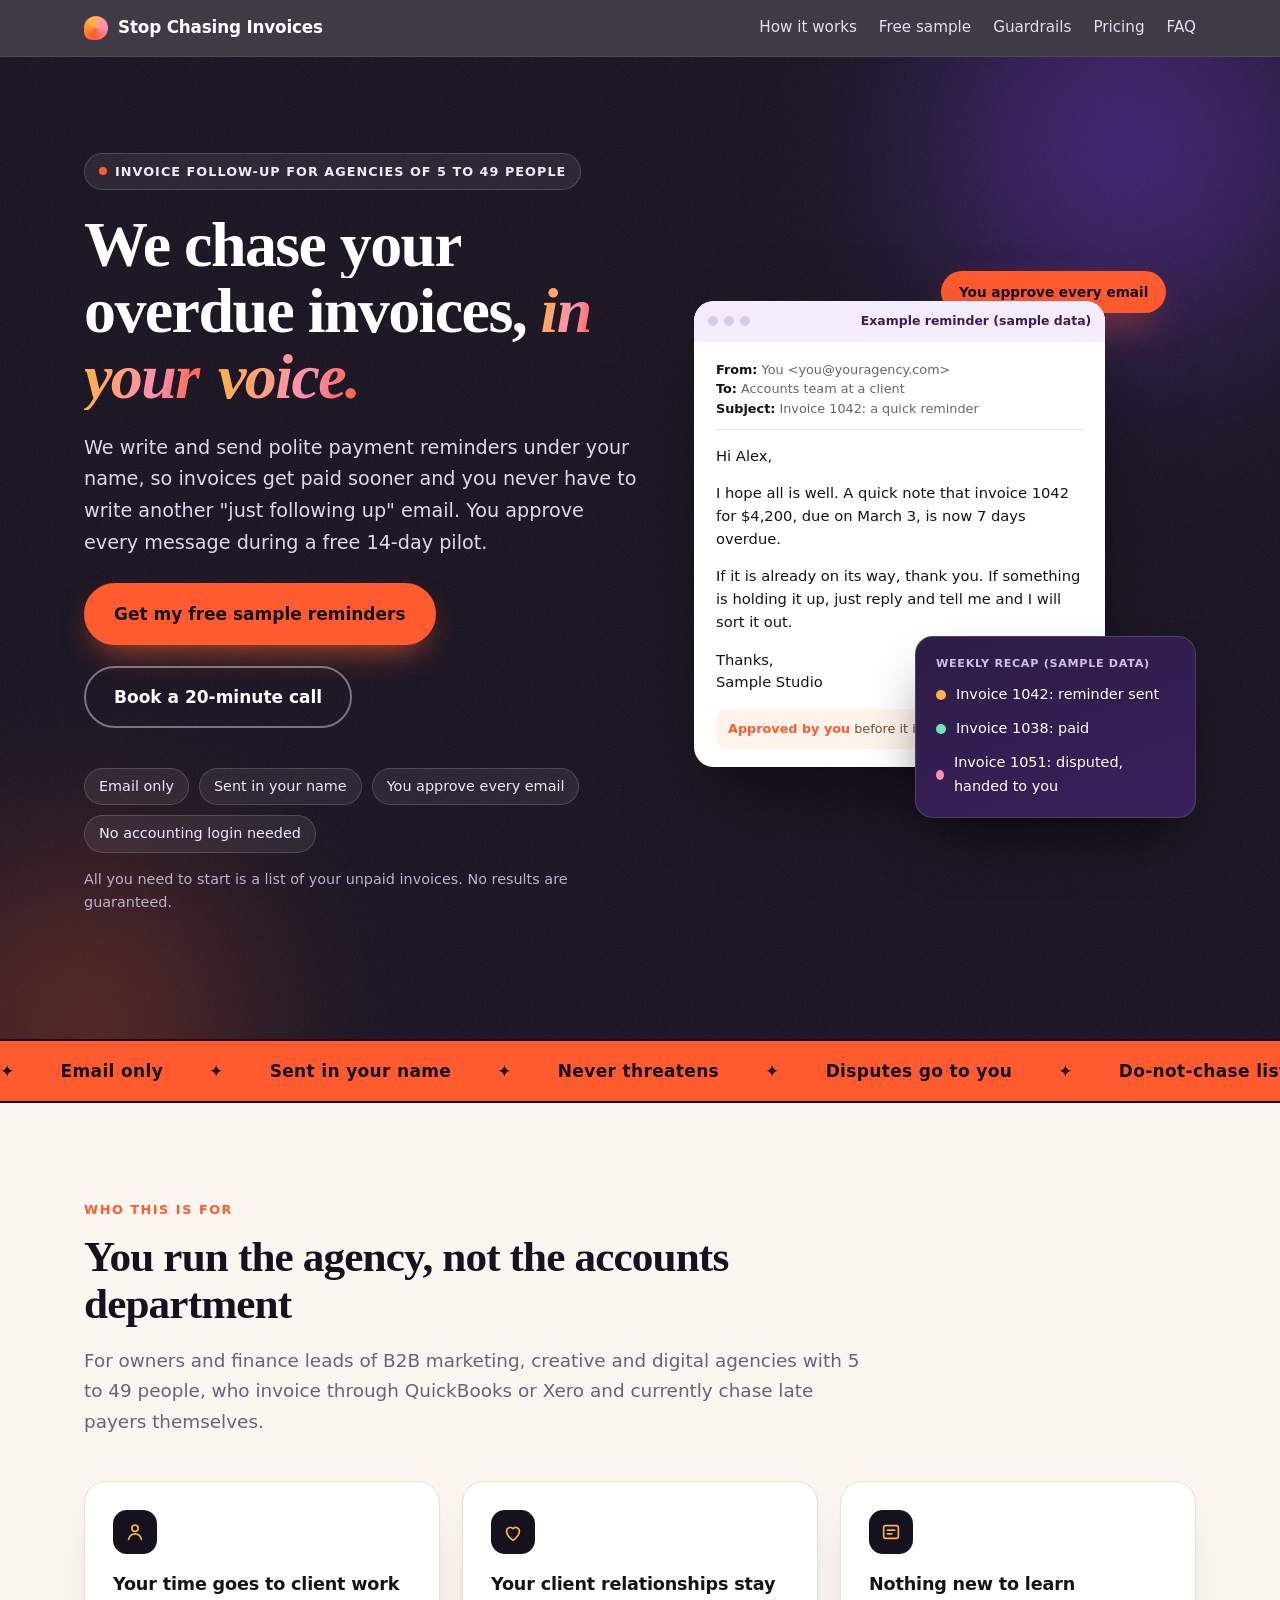
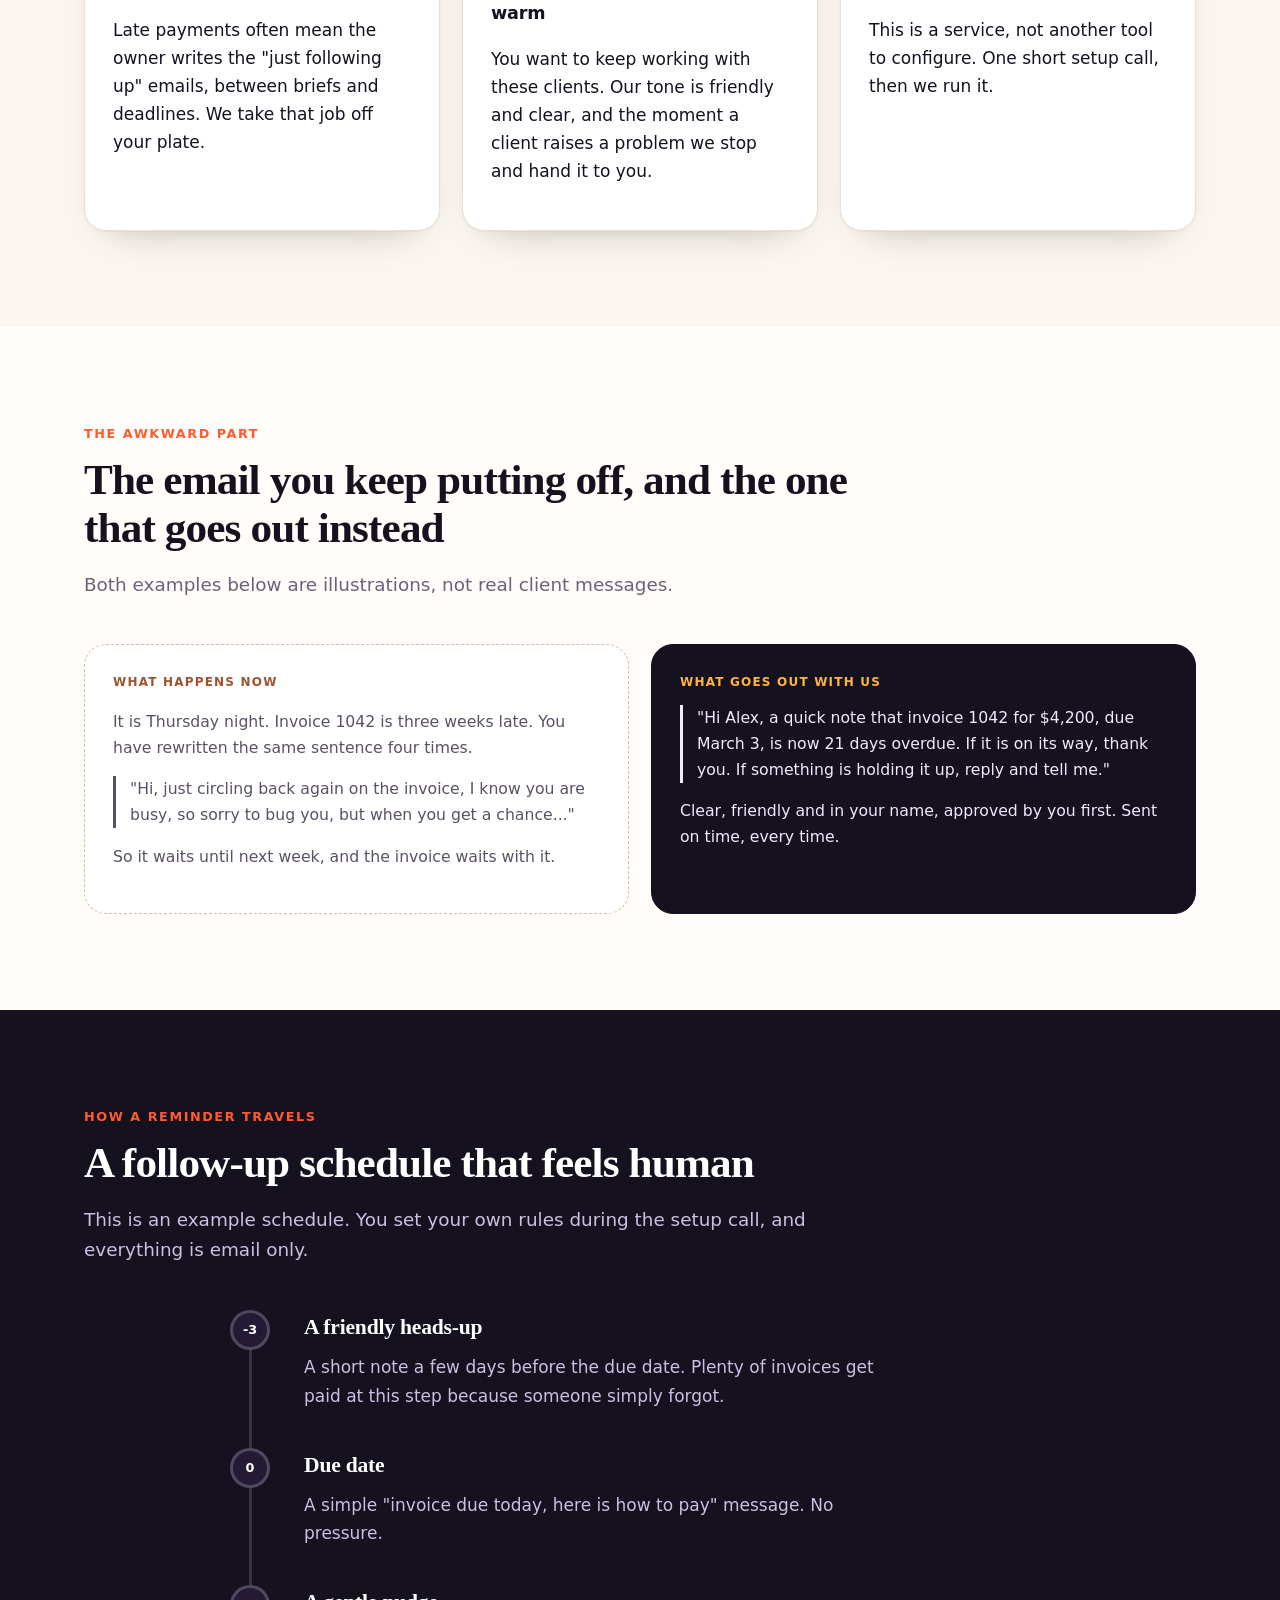
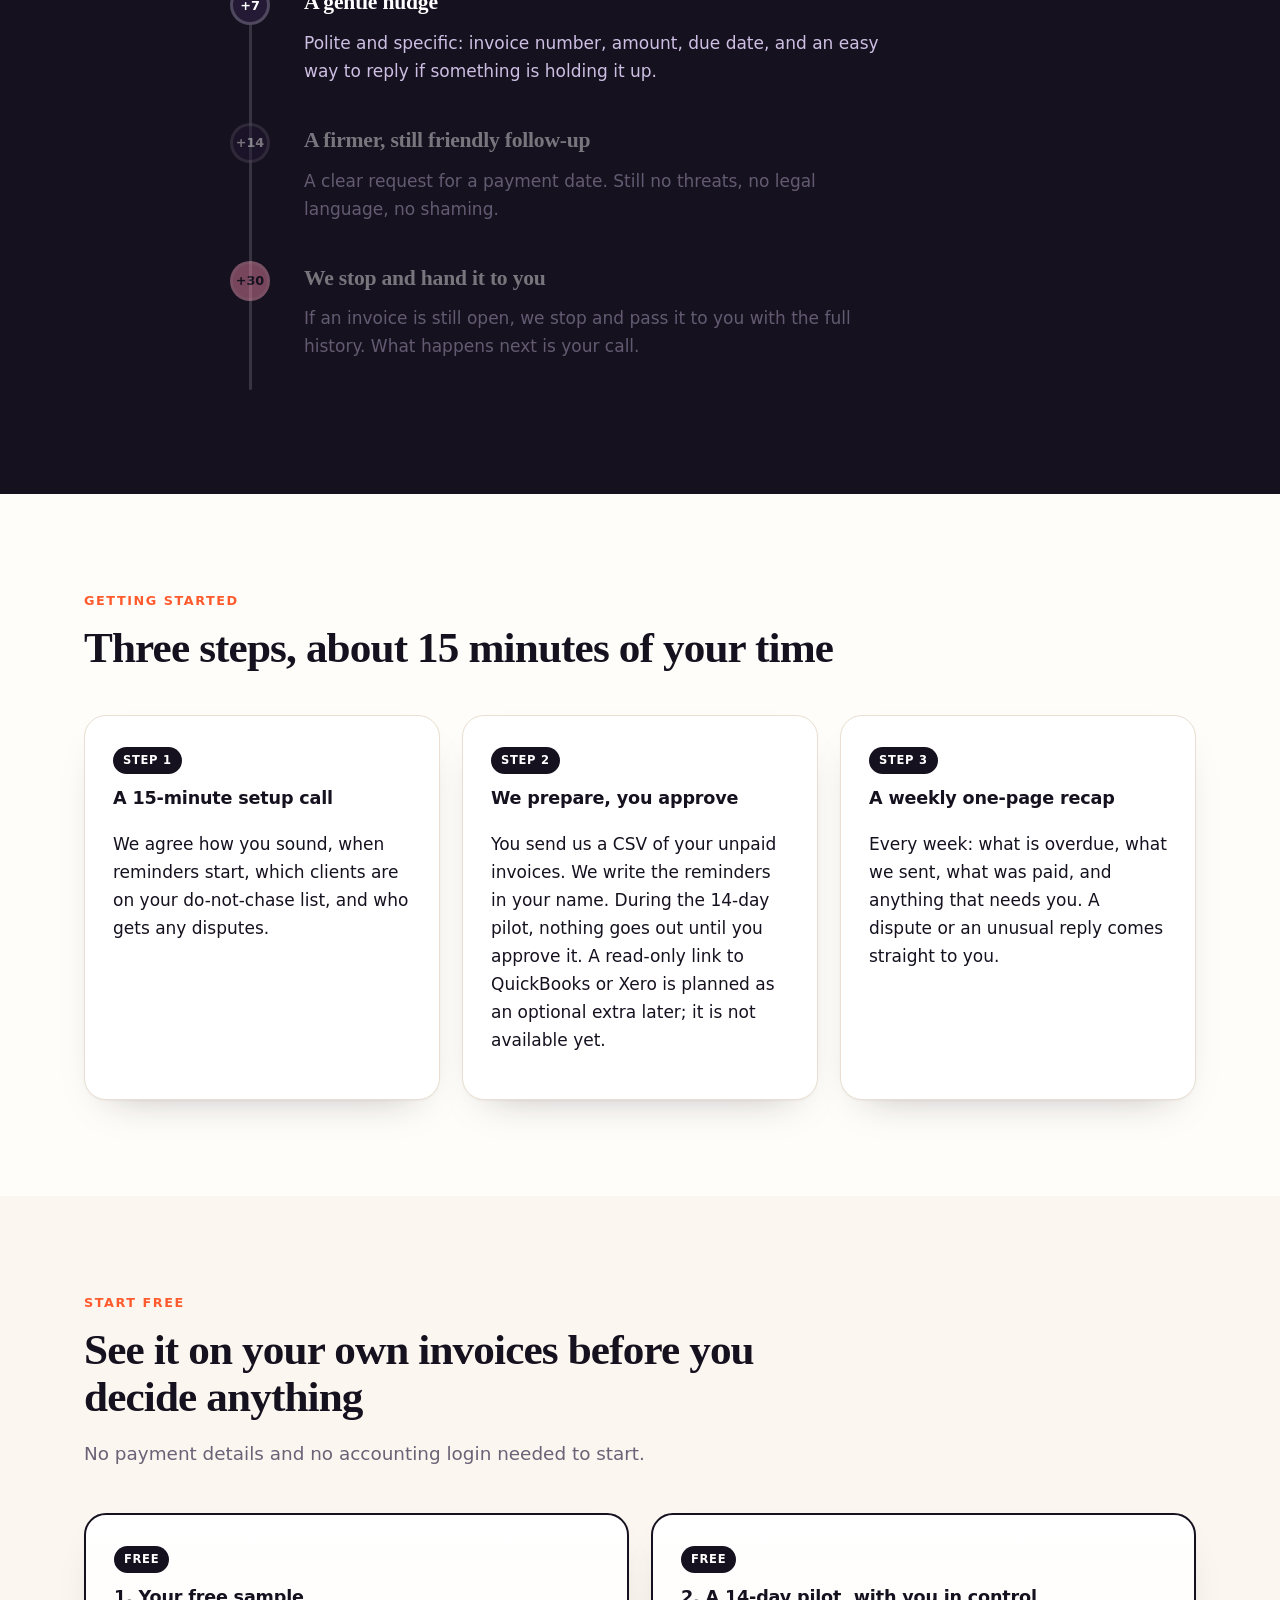
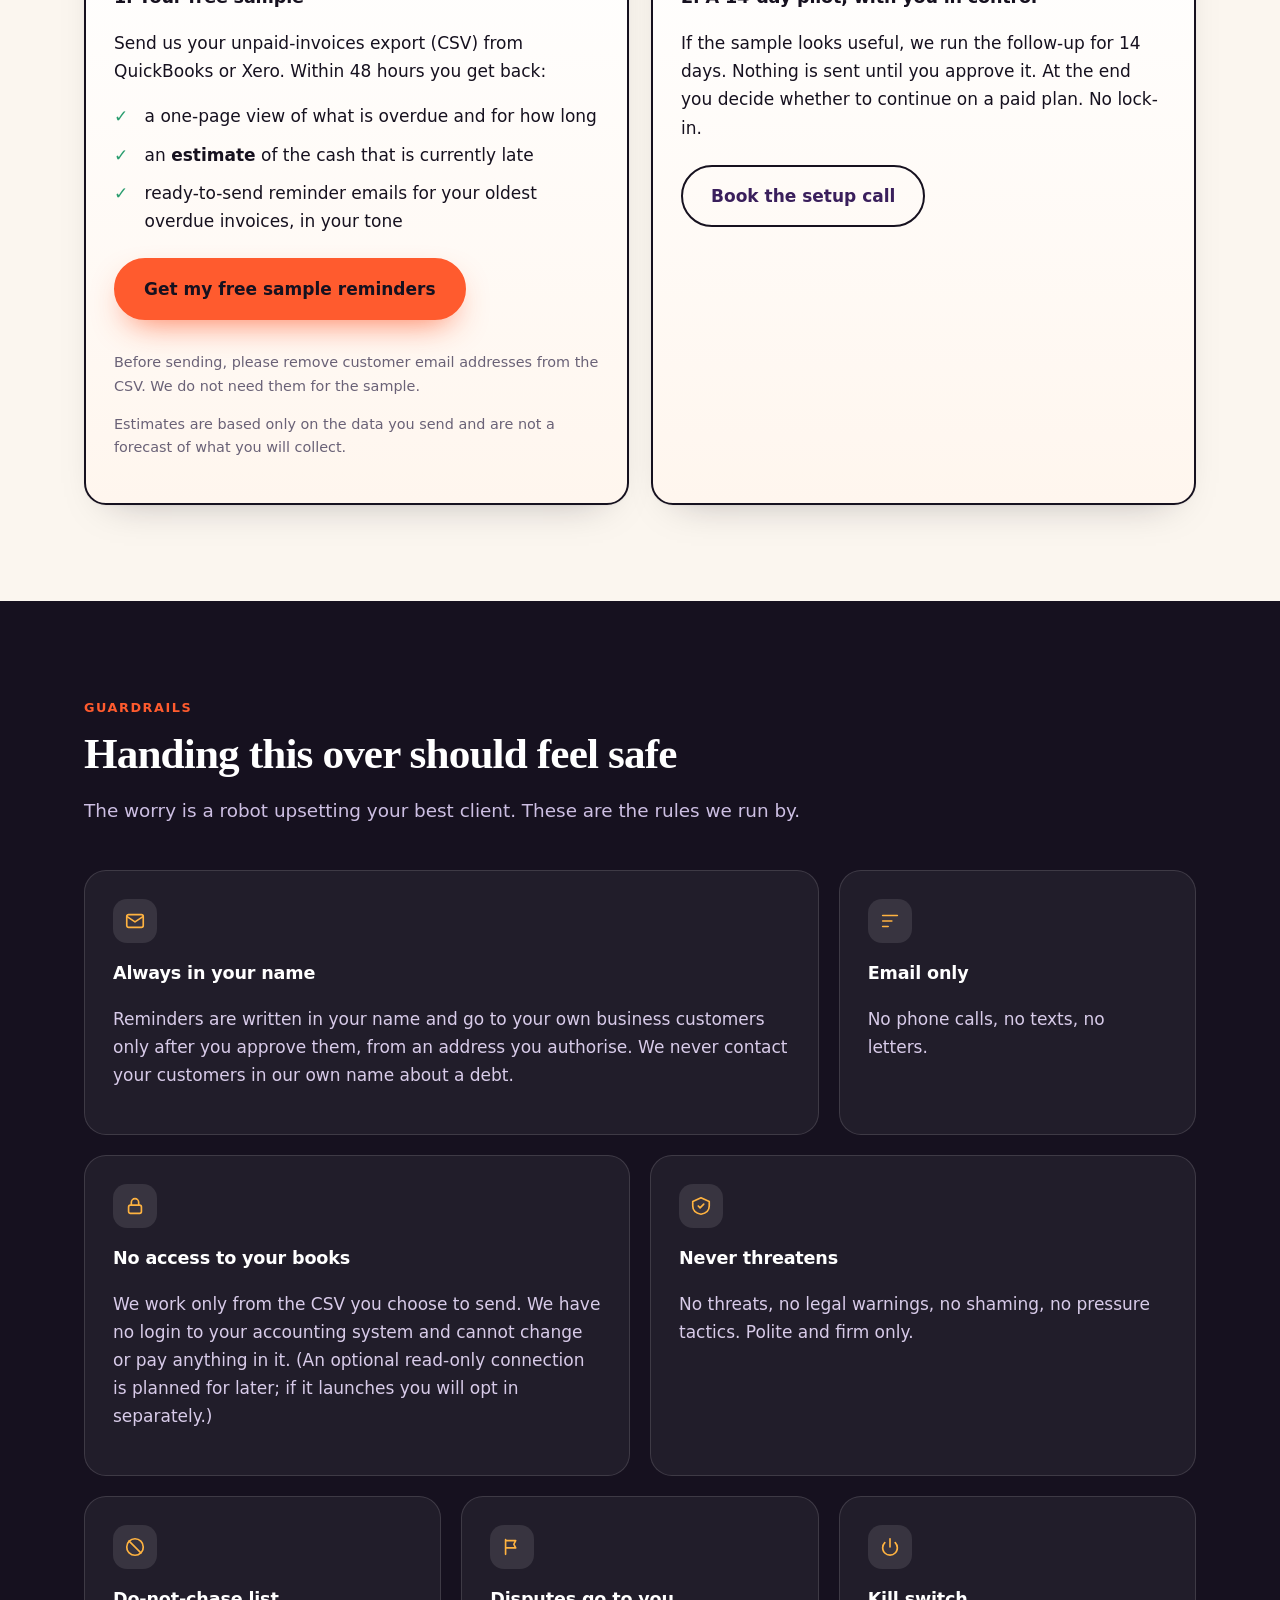
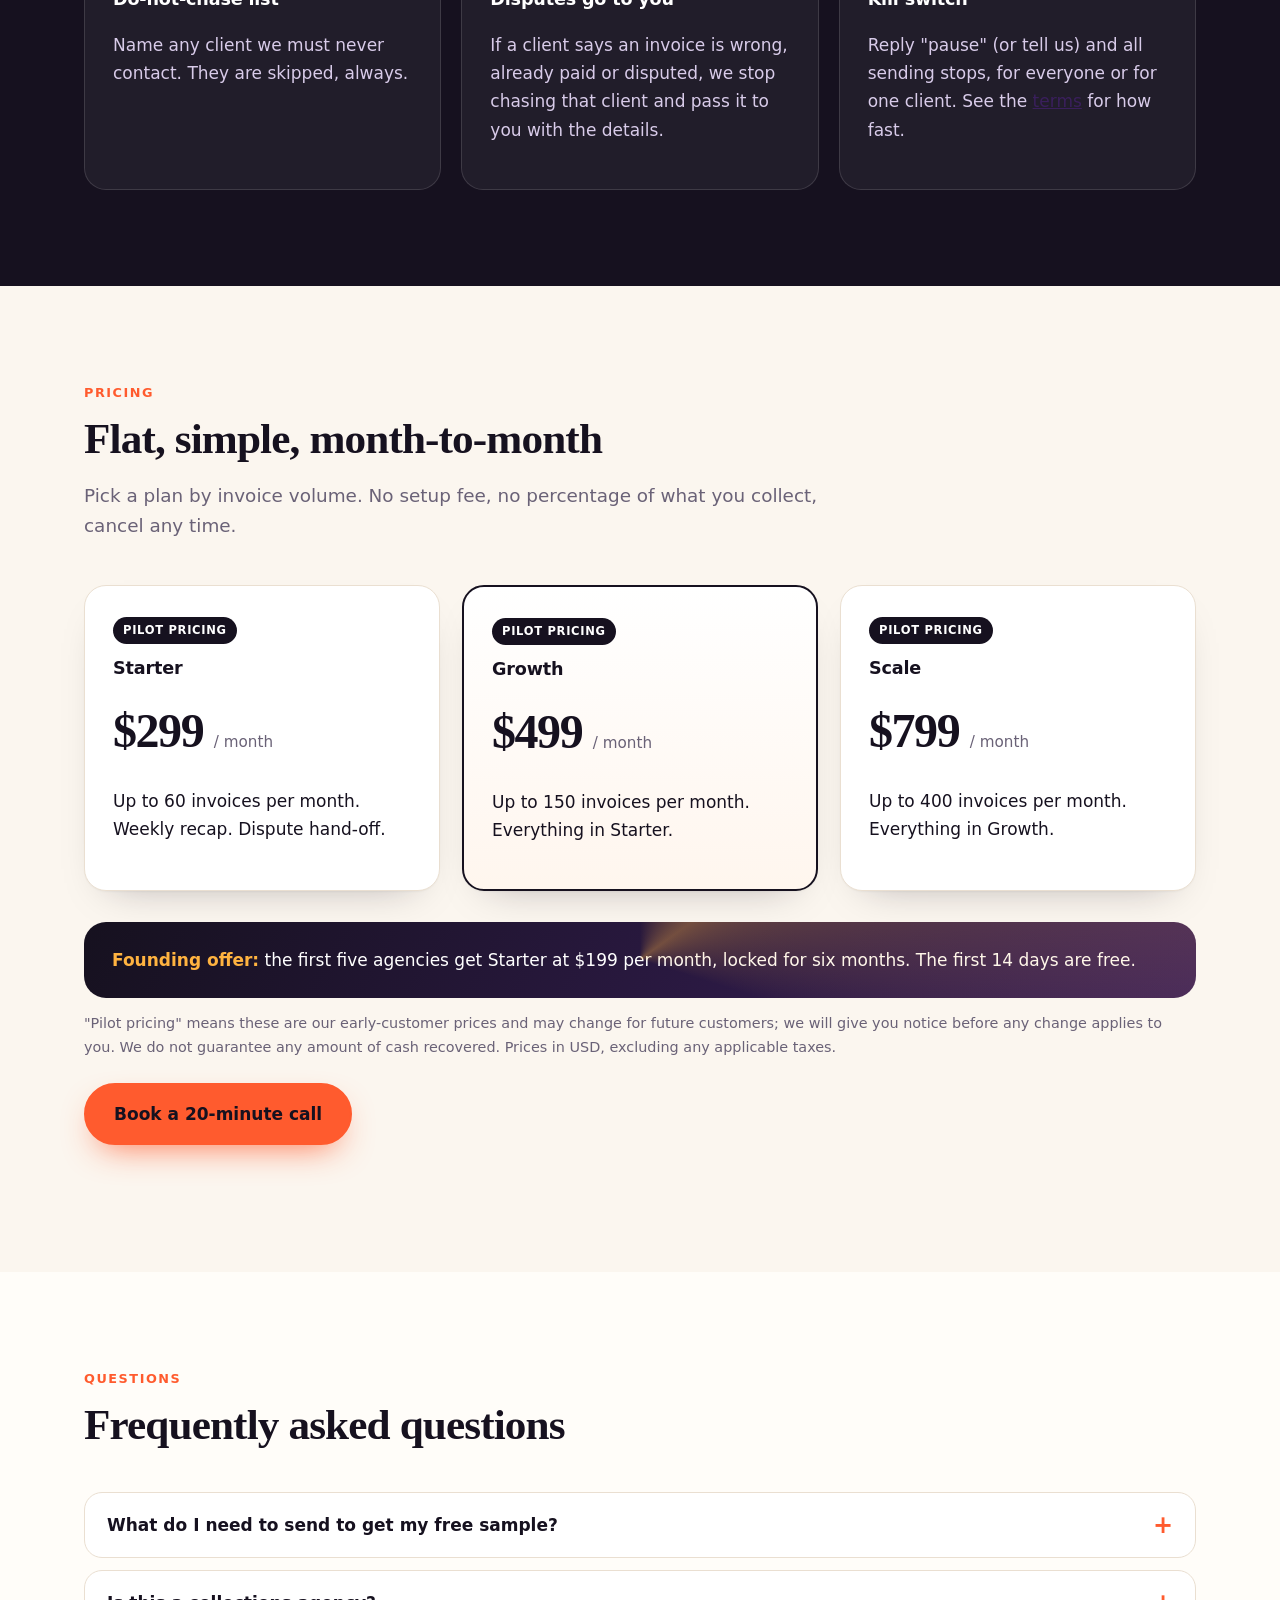
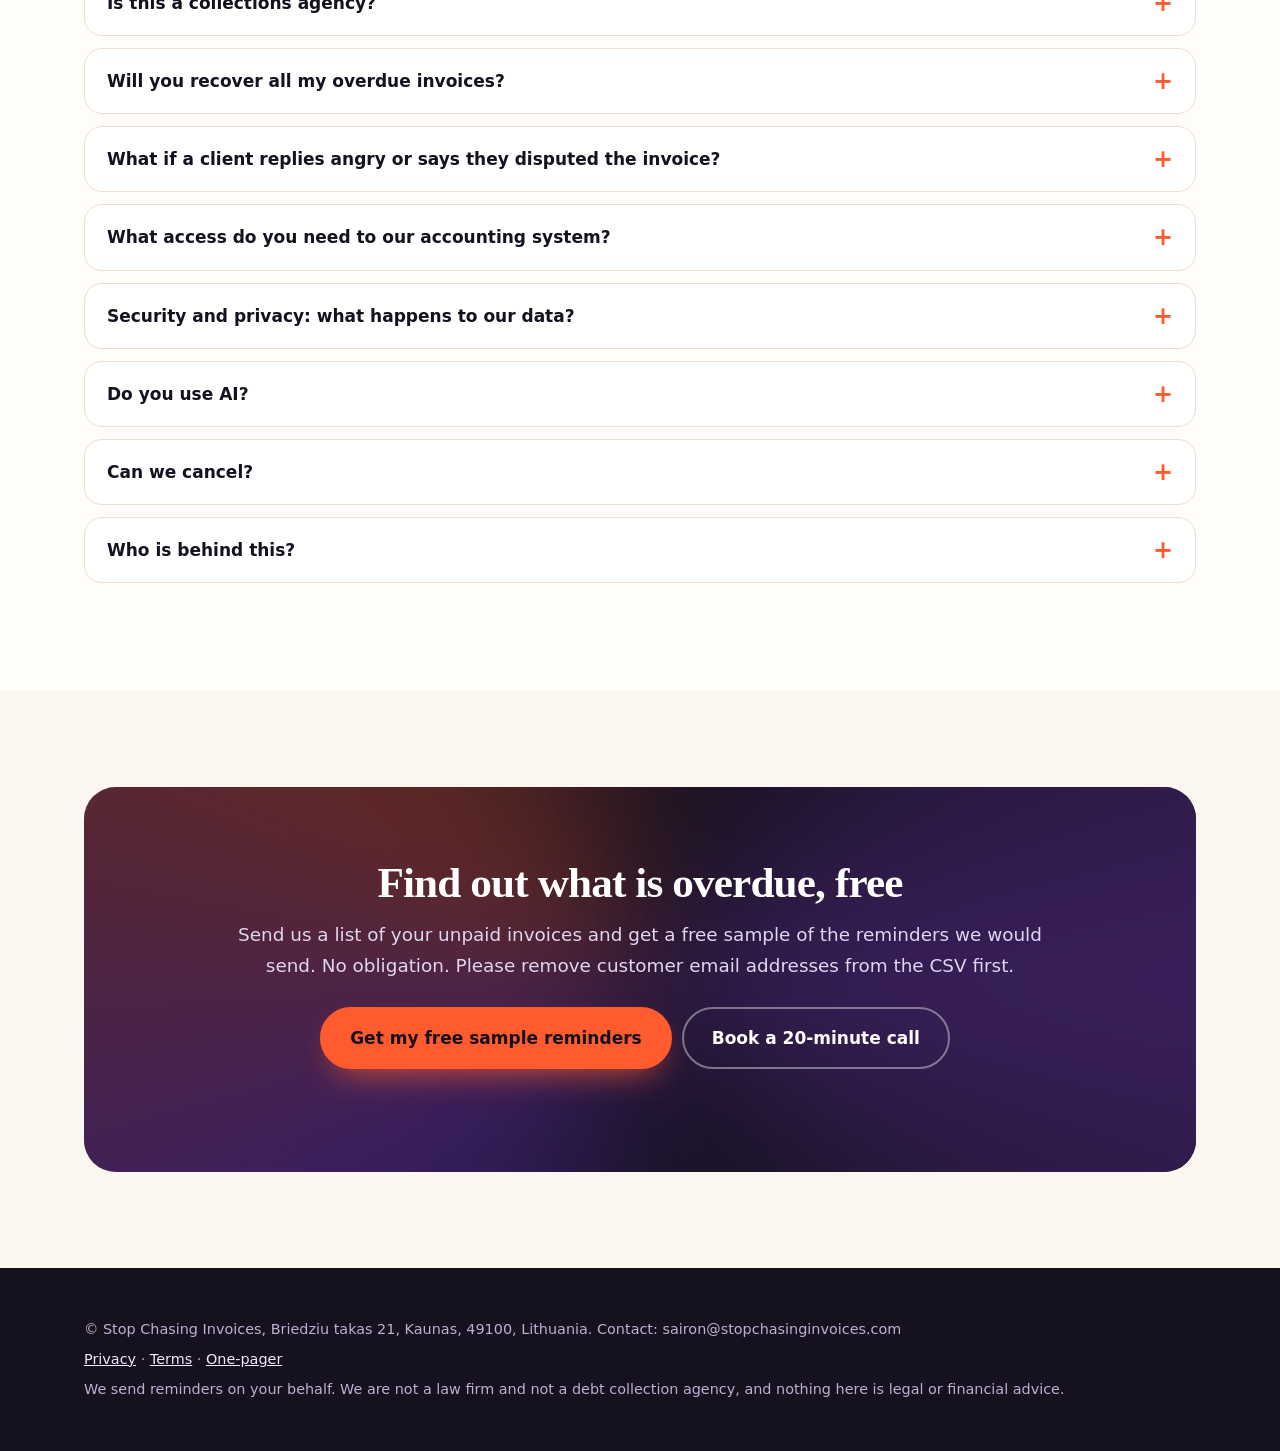
==== index.html @ 8f091e81 "Fix timeline layout; sharper website copy" ====
<!doctype html>
<html lang="en">
<head>
<meta charset="utf-8">
<meta name="viewport" content="width=device-width, initial-scale=1">
<meta name="theme-color" content="#16111f">
<title>Get paid sooner without the awkward emails | Stop Chasing Invoices</title>
<meta name="description" content="We write and send polite payment reminders in your agency's name, so overdue invoices get paid sooner. Free sample reminders for your oldest overdue invoices, then a free 14-day pilot where you approve every email.">
<script>document.documentElement.className+=' js';</script>
<link rel="stylesheet" href="style.css">
</head>
<body>
<div id="progress" aria-hidden="true"></div>
<a class="skip" href="#main">Skip to content</a>
<header class="top"><div class="wrap">
<a class="brand" href="index.html">Stop Chasing Invoices</a>
<nav aria-label="Main">
<a href="#how">How it works</a><a href="#audit">Free sample</a><a href="#guardrails">Guardrails</a><a href="#pricing">Pricing</a><a href="#faq">FAQ</a>
</nav>
</div></header>
<main id="main">

<section class="hero"><div class="grain" aria-hidden="true"></div><div class="wrap hero-grid">
<div>
<span class="eyebrow">Invoice follow-up for agencies of 5 to 49 people</span>
<h1 aria-label="We chase your overdue invoices, in your voice."><span class="w"><span style="--i:0">We</span></span> <span class="w"><span style="--i:1">chase</span></span> <span class="w"><span style="--i:2">your</span></span> <span class="w"><span style="--i:3">overdue</span></span> <span class="w"><span style="--i:4">invoices,</span></span> <em><span class="w"><span style="--i:5">in</span></span> <span class="w"><span style="--i:6">your</span></span> <span class="w"><span style="--i:7">voice.</span></span></em></h1>
<p class="lede">We write and send polite payment reminders under your name, so invoices get paid sooner and you never have to write another "just following up" email. You approve every message during a free 14-day pilot.</p>
<p>
<a class="btn" href="mailto:sairon@stopchasinginvoices.com?subject=Free%20invoice%20aging%20audit">Get my free sample reminders</a>
<a class="btn sec" href="mailto:sairon@stopchasinginvoices.com?subject=Book%20a%2020-minute%20call">Book a 20-minute call</a>
</p>
<ul class="chips"><li>Email only</li><li>Sent in your name</li><li>You approve every email</li><li>No accounting login needed</li></ul>
<p class="note">All you need to start is a list of your unpaid invoices. No results are guaranteed.</p>
</div>
<div class="stage" aria-label="Example reminder email and recap, with sample data">
<div class="float m3">You approve every email</div>
<div class="float m1"><div class="mock">
<div class="mock-bar"><i></i><i></i><i></i><span>Example reminder (sample data)</span></div>
<div class="mock-body">
<div class="mock-meta"><b>From:</b> You &lt;you@youragency.com&gt;<br><b>To:</b> Accounts team at a client<br><b>Subject:</b> Invoice 1042: a quick reminder</div>
<p>Hi Alex,</p>
<p>I hope all is well. A quick note that invoice 1042 for $4,200, due on March 3, is now 7 days overdue.</p>
<p>If it is already on its way, thank you. If something is holding it up, just reply and tell me and I will sort it out.</p>
<p>Thanks,<br>Sample Studio</p>
<div class="mock-foot"><strong>Approved by you</strong> before it is sent.</div>
</div></div></div>
<div class="float m2">
<small>Weekly recap (sample data)</small>
<div class="st"><span class="dot"></span>Invoice 1042: reminder sent</div>
<div class="st"><span class="dot g"></span>Invoice 1038: paid</div>
<div class="st"><span class="dot r"></span>Invoice 1051: disputed, handed to you</div>
</div>
</div>
</div></section>

<div class="marquee" aria-hidden="true"><div class="marquee-track">
<span>Email only</span><span>Sent in your name</span><span>Never threatens</span><span>Disputes go to you</span><span>Do-not-chase list</span><span>Kill switch</span><span>Free sample</span><span>14-day pilot</span>
<span>Email only</span><span>Sent in your name</span><span>Never threatens</span><span>Disputes go to you</span><span>Do-not-chase list</span><span>Kill switch</span><span>Free sample</span><span>14-day pilot</span>
</div></div>

<section id="who"><div class="wrap">
<div class="sec-head rv"><span class="kicker">Who this is for</span><h2>You run the agency, not the accounts department</h2>
<p class="lede">For owners and finance leads of B2B marketing, creative and digital agencies with 5 to 49 people, who invoice through QuickBooks or Xero and currently chase late payers themselves.</p></div>
<div class="grid">
<div class="card rv"><div class="ico"><svg viewBox="0 0 24 24"><circle cx="12" cy="8" r="3.5"/><path d="M5 20c1-4 4-6 7-6s6 2 7 6"/></svg></div><h3>Your time goes to client work</h3><p>Late payments often mean the owner writes the "just following up" emails, between briefs and deadlines. We take that job off your plate.</p></div>
<div class="card rv" style="--d:.1s"><div class="ico"><svg viewBox="0 0 24 24"><path d="M12 21s-7-4.4-7-10a4 4 0 0 1 7-2.6A4 4 0 0 1 19 11c0 5.6-7 10-7 10z"/></svg></div><h3>Your client relationships stay warm</h3><p>You want to keep working with these clients. Our tone is friendly and clear, and the moment a client raises a problem we stop and hand it to you.</p></div>
<div class="card rv" style="--d:.2s"><div class="ico"><svg viewBox="0 0 24 24"><rect x="4" y="5" width="16" height="14" rx="2"/><path d="M8 10h8M8 14h5"/></svg></div><h3>Nothing new to learn</h3><p>This is a service, not another tool to configure. One short setup call, then we run it.</p></div>
</div>
</div></section>

<section class="alt" id="awkward"><div class="wrap">
<div class="sec-head rv"><span class="kicker">The awkward part</span><h2>The email you keep putting off, and the one that goes out instead</h2>
<p class="lede">Both examples below are illustrations, not real client messages.</p></div>
<div class="ba">
<div class="box before rv"><span class="label">What happens now</span>
<p>It is Thursday night. Invoice 1042 is three weeks late. You have rewritten the same sentence four times.</p>
<p class="quote">"Hi, just circling back again on the invoice, I know you are busy, so sorry to bug you, but when you get a chance..."</p>
<p>So it waits until next week, and the invoice waits with it.</p></div>
<div class="box after rv" style="--d:.15s"><span class="label">What goes out with us</span>
<p class="quote">"Hi Alex, a quick note that invoice 1042 for $4,200, due March 3, is now 21 days overdue. If it is on its way, thank you. If something is holding it up, reply and tell me."</p>
<p>Clear, friendly and in your name, approved by you first. Sent on time, every time.</p></div>
</div>
</div></section>

<section class="dark" id="how"><div class="wrap">
<div class="sec-head rv"><span class="kicker">How a reminder travels</span><h2>A follow-up schedule that feels human</h2>
<p class="lede">This is an example schedule. You set your own rules during the setup call, and everything is email only.</p></div>
<div class="tl">
<div class="tl-item"><div class="node">-3</div><h3>A friendly heads-up</h3><p>A short note a few days before the due date. Plenty of invoices get paid at this step because someone simply forgot.</p></div>
<div class="tl-item"><div class="node">0</div><h3>Due date</h3><p>A simple "invoice due today, here is how to pay" message. No pressure.</p></div>
<div class="tl-item"><div class="node">+7</div><h3>A gentle nudge</h3><p>Polite and specific: invoice number, amount, due date, and an easy way to reply if something is holding it up.</p></div>
<div class="tl-item"><div class="node">+14</div><h3>A firmer, still friendly follow-up</h3><p>A clear request for a payment date. Still no threats, no legal language, no shaming.</p></div>
<div class="tl-item hand"><div class="node">+30</div><h3>We stop and hand it to you</h3><p>If an invoice is still open, we stop and pass it to you with the full history. What happens next is your call.</p></div>
</div>
</div></section>

<section class="alt" id="steps"><div class="wrap">
<div class="sec-head rv"><span class="kicker">Getting started</span><h2>Three steps, about 15 minutes of your time</h2></div>
<div class="grid">
<div class="card rv"><span class="tag">Step 1</span><h3>A 15-minute setup call</h3><p>We agree how you sound, when reminders start, which clients are on your do-not-chase list, and who gets any disputes.</p></div>
<div class="card rv" style="--d:.1s"><span class="tag">Step 2</span><h3>We prepare, you approve</h3><p>You send us a CSV of your unpaid invoices. We write the reminders in your name. During the 14-day pilot, nothing goes out until you approve it. A read-only link to QuickBooks or Xero is planned as an optional extra later; it is not available yet.</p></div>
<div class="card rv" style="--d:.2s"><span class="tag">Step 3</span><h3>A weekly one-page recap</h3><p>Every week: what is overdue, what we sent, what was paid, and anything that needs you. A dispute or an unusual reply comes straight to you.</p></div>
</div>
</div></section>

<section id="audit"><div class="wrap">
<div class="sec-head rv"><span class="kicker">Start free</span><h2>See it on your own invoices before you decide anything</h2>
<p class="lede">No payment details and no accounting login needed to start.</p></div>
<div class="grid">
<div class="card feat rv"><span class="tag">Free</span><h3>1. Your free sample</h3>
<p>Send us your unpaid-invoices export (CSV) from QuickBooks or Xero. Within 48 hours you get back:</p>
<ul class="check"><li>a one-page view of what is overdue and for how long</li><li>an <strong>estimate</strong> of the cash that is currently late</li><li>ready-to-send reminder emails for your oldest overdue invoices, in your tone</li></ul>
<p><a class="btn" href="mailto:sairon@stopchasinginvoices.com?subject=Free%20invoice%20aging%20audit">Get my free sample reminders</a></p>
<p class="note">Before sending, please remove customer email addresses from the CSV. We do not need them for the sample.</p>
<p class="note">Estimates are based only on the data you send and are not a forecast of what you will collect.</p></div>
<div class="card feat rv" style="--d:.12s"><span class="tag">Free</span><h3>2. A 14-day pilot, with you in control</h3>
<p>If the sample looks useful, we run the follow-up for 14 days. Nothing is sent until you approve it. At the end you decide whether to continue on a paid plan. No lock-in.</p>
<p><a class="btn sec" href="mailto:sairon@stopchasinginvoices.com?subject=Book%20a%2020-minute%20call">Book the setup call</a></p></div>
</div>
</div></section>

<section class="dark" id="guardrails"><div class="wrap">
<div class="sec-head rv"><span class="kicker">Guardrails</span><h2>Handing this over should feel safe</h2>
<p class="lede">The worry is a robot upsetting your best client. These are the rules we run by.</p></div>
<div class="bento">
<div class="card big rv"><div class="ico"><svg viewBox="0 0 24 24"><rect x="3" y="5" width="18" height="14" rx="2"/><path d="m3 7 9 6 9-6"/></svg></div><h3>Always in your name</h3><p>Reminders are written in your name and go to your own business customers only after you approve them, from an address you authorise. We never contact your customers in our own name about a debt.</p></div>
<div class="card rv" style="--d:.08s"><div class="ico"><svg viewBox="0 0 24 24"><path d="M4 6h16M4 12h10M4 18h6"/></svg></div><h3>Email only</h3><p>No phone calls, no texts, no letters.</p></div>
<div class="card wide rv"><div class="ico"><svg viewBox="0 0 24 24"><rect x="5" y="11" width="14" height="9" rx="2"/><path d="M8 11V8a4 4 0 0 1 8 0v3"/></svg></div><h3>No access to your books</h3><p>We work only from the CSV you choose to send. We have no login to your accounting system and cannot change or pay anything in it. (An optional read-only connection is planned for later; if it launches you will opt in separately.)</p></div>
<div class="card wide rv" style="--d:.08s"><div class="ico"><svg viewBox="0 0 24 24"><path d="M12 3 3 7v5c0 5 4 8 9 9 5-1 9-4 9-9V7z"/><path d="m9 12 2 2 4-4"/></svg></div><h3>Never threatens</h3><p>No threats, no legal warnings, no shaming, no pressure tactics. Polite and firm only.</p></div>
<div class="card rv"><div class="ico"><svg viewBox="0 0 24 24"><circle cx="12" cy="12" r="9"/><path d="m5.6 5.6 12.8 12.8"/></svg></div><h3>Do-not-chase list</h3><p>Name any client we must never contact. They are skipped, always.</p></div>
<div class="card rv" style="--d:.08s"><div class="ico"><svg viewBox="0 0 24 24"><path d="M5 4v16M5 5h11l-2 4 2 4H5"/></svg></div><h3>Disputes go to you</h3><p>If a client says an invoice is wrong, already paid or disputed, we stop chasing that client and pass it to you with the details.</p></div>
<div class="card rv" style="--d:.16s"><div class="ico"><svg viewBox="0 0 24 24"><path d="M12 3v9"/><path d="M6.3 7.3a8 8 0 1 0 11.4 0"/></svg></div><h3>Kill switch</h3><p>Reply "pause" (or tell us) and all sending stops, for everyone or for one client. See the <a href="terms.html">terms</a> for how fast.</p></div>
</div>
</div></section>

<section id="pricing"><div class="wrap">
<div class="sec-head rv"><span class="kicker">Pricing</span><h2>Flat, simple, month-to-month</h2>
<p class="lede">Pick a plan by invoice volume. No setup fee, no percentage of what you collect, cancel any time.</p></div>
<div class="grid">
<div class="card tilt rv"><span class="tag">Pilot pricing</span><h3>Starter</h3><div class="price">$299 <small>/ month</small></div><p>Up to 60 invoices per month. Weekly recap. Dispute hand-off.</p></div>
<div class="card feat tilt rv" style="--d:.1s"><span class="tag">Pilot pricing</span><h3>Growth</h3><div class="price">$499 <small>/ month</small></div><p>Up to 150 invoices per month. Everything in Starter.</p></div>
<div class="card tilt rv" style="--d:.2s"><span class="tag">Pilot pricing</span><h3>Scale</h3><div class="price">$799 <small>/ month</small></div><p>Up to 400 invoices per month. Everything in Growth.</p></div>
</div>
<div class="offer rv"><strong>Founding offer:</strong> the first five agencies get Starter at $199 per month, locked for six months. The first 14 days are free.</div>
<p class="note">"Pilot pricing" means these are our early-customer prices and may change for future customers; we will give you notice before any change applies to you. We do not guarantee any amount of cash recovered. Prices in USD, excluding any applicable taxes.</p>
<p><a class="btn" href="mailto:sairon@stopchasinginvoices.com?subject=Book%20a%2020-minute%20call">Book a 20-minute call</a></p>
</div></section>

<section class="alt" id="faq"><div class="wrap">
<div class="sec-head rv"><span class="kicker">Questions</span><h2>Frequently asked questions</h2></div>
<details><summary>What do I need to send to get my free sample?</summary><p>A CSV export of your unpaid invoices. In QuickBooks Online this is usually the "Accounts receivable aging detail" report, exported to Excel or CSV. In Xero it is usually the "Aged Receivables Detail" report, exported to CSV. Menu names can vary, and if you get stuck, tell us and we will walk you through it. Please remove customer email addresses before sending.</p></details>
<details><summary>Is this a collections agency?</summary><p>No. We send payment reminders in your name, on your behalf. We never take assignment of your debts, never buy or own receivables, and never contact clients in our own name. We charge a flat monthly fee, not a share of what is collected. We are not legal advice; see our <a href="terms.html">terms</a>.</p></details>
<details><summary>Will you recover all my overdue invoices?</summary><p>We cannot promise that. We send timely, polite reminders and bring replies to you. Whether a client pays depends on the client. The sample gives an estimate based on your own data, not a guarantee.</p></details>
<details><summary>What if a client replies angry or says they disputed the invoice?</summary><p>We stop chasing that client and send you the reply and invoice details. You decide what happens next.</p></details>
<details><summary>What access do you need to our accounting system?</summary><p>None at the moment. The free sample and the pilot both work from a CSV export that you send us. A read-only connection to QuickBooks or Xero is planned as an optional feature later; it does not exist yet, and we will not ask for it until it does.</p></details>
<details><summary>Security and privacy: what happens to our data?</summary><p>We use your data only to run your sample and follow-up. We do not sell it, and we do not use your or your clients' data to train AI models. We delete your CSV and anything derived from it on request, and in any case within the period stated in our privacy policy. The service providers we use are listed there (Zoho Mail (email), Google (meeting links), GitHub (website hosting), Cloudflare (DNS)). We hold no security certifications (such as SOC 2 or ISO 27001) at this time. Details are in our <a href="privacy.html">privacy policy</a>.</p></details>
<details><summary>Do you use AI?</summary><p>We use software, including language models, to draft reminder emails in your tone and keep the service affordable. In the pilot you approve every email. Your data is not used to train models.</p></details>
<details><summary>Can we cancel?</summary><p>Yes. Month-to-month. Tell us and we stop.</p></details>
<details><summary>Who is behind this?</summary><p>Stop Chasing Invoices, a sole proprietorship. Contact: sairon@stopchasinginvoices.com. We are a new service with no published case studies yet, which is why the first step is free and uses your own invoices. Calls are held on Google Meet or Teams.</p></details>
</div></section>

<section id="cta"><div class="wrap">
<div class="cta-band rv">
<h2>Find out what is overdue, free</h2>
<p class="lede">Send us a list of your unpaid invoices and get a free sample of the reminders we would send. No obligation. Please remove customer email addresses from the CSV first.</p>
<p><a class="btn" href="mailto:sairon@stopchasinginvoices.com?subject=Free%20invoice%20aging%20audit">Get my free sample reminders</a><a class="btn sec" href="mailto:sairon@stopchasinginvoices.com?subject=Book%20a%2020-minute%20call">Book a 20-minute call</a></p>
</div>
</div></section>
</main>
<footer><div class="wrap">
<p>&copy; Stop Chasing Invoices, Briedziu takas 21, Kaunas, 49100, Lithuania. Contact: sairon@stopchasinginvoices.com</p>
<p><a href="privacy.html">Privacy</a> &middot; <a href="terms.html">Terms</a> &middot; <a href="sales-one-pager.html">One-pager</a></p>
<p>We send reminders on your behalf. We are not a law firm and not a debt collection agency, and nothing here is legal or financial advice.</p>
</div></footer>
<script src="app.js" defer></script>
</body>
</html>
---- style.css ----
:root{--ink:#16111f;--ink2:#241a36;--plum:#3a1f5c;--cream:#fbf6ef;--paper:#fffdf9;--muted:#6a6277;--line:#eadfd1;--orange:#ff5b2e;--amber:#ffb340;--rose:#ff8fb1;--ok:#2a9d6f;--warn:#fff7e0;--warn-line:#b7791f;--serif:"Iowan Old Style","Palatino Linotype",Palatino,"Book Antiqua",Georgia,serif;--sans:ui-sans-serif,system-ui,-apple-system,"Segoe UI",Roboto,"Helvetica Neue",Arial,sans-serif}
*{box-sizing:border-box}
html{scroll-behavior:smooth}
body{margin:0;font:17px/1.65 var(--sans);color:var(--ink);background:var(--cream);-webkit-font-smoothing:antialiased;overflow-x:hidden}
a{color:var(--plum)}
a:focus-visible,.btn:focus-visible,summary:focus-visible{outline:3px solid var(--orange);outline-offset:3px}
.wrap{max-width:1160px;margin:0 auto;padding:0 24px}
.skip{position:absolute;left:-999px}.skip:focus{left:8px;top:8px;background:#fff;color:var(--ink);padding:8px 12px;border-radius:8px;z-index:99}
#progress{position:fixed;top:0;left:0;height:3px;width:100%;transform-origin:0 50%;transform:scaleX(0);background:linear-gradient(90deg,var(--orange),var(--amber),var(--rose));z-index:60}

header.top{background:rgba(22,17,31,.82);backdrop-filter:saturate(1.4) blur(14px);-webkit-backdrop-filter:saturate(1.4) blur(14px);position:sticky;top:0;z-index:50;border-bottom:1px solid rgba(255,255,255,.08)}
header.top .wrap{display:flex;flex-wrap:wrap;align-items:center;justify-content:space-between;gap:8px 24px;padding-top:14px;padding-bottom:14px}
.brand{font-weight:800;font-size:1.05rem;letter-spacing:-.01em;text-decoration:none;color:#fff;display:inline-flex;align-items:center;gap:10px}
.brand::before{content:"";width:24px;height:24px;border-radius:50% 50% 50% 8px;background:conic-gradient(from 200deg,var(--orange),var(--amber),var(--rose),var(--orange));display:inline-block;animation:spin 14s linear infinite}
nav{display:flex;flex-wrap:wrap;align-items:center;gap:4px 22px}
nav a{color:#e6dcf5;text-decoration:none;font-size:.95rem;font-weight:500;position:relative}
nav a::after{content:"";position:absolute;left:0;right:0;bottom:-4px;height:2px;background:var(--orange);transform:scaleX(0);transform-origin:left;transition:transform .25s ease}
nav a:hover::after{transform:scaleX(1)}
nav a:hover{color:#fff}

/* HERO */
.hero{position:relative;color:#fff;padding:96px 0 110px;background:var(--ink);overflow:hidden;isolation:isolate}
.hero::before,.hero::after{content:"";position:absolute;border-radius:50%;filter:blur(80px);z-index:-1;opacity:.55}
.hero::before{width:620px;height:620px;right:-160px;top:-220px;background:radial-gradient(circle,#7c3aed,transparent 65%);animation:drift 16s ease-in-out infinite alternate}
.hero::after{width:520px;height:520px;left:-180px;bottom:-240px;background:radial-gradient(circle,var(--orange),transparent 65%);opacity:.38;animation:drift 20s ease-in-out infinite alternate-reverse}
.grain{position:absolute;inset:0;z-index:-1;opacity:.09;background-image:url("data:image/svg+xml;utf8,<svg xmlns='http://www.w3.org/2000/svg' width='160' height='160'><filter id='n'><feTurbulence type='fractalNoise' baseFrequency='.9' numOctaves='2'/></filter><rect width='100%' height='100%' filter='url(%23n)'/></svg>")}
.hero-grid{display:grid;grid-template-columns:1.05fr .95fr;gap:56px;align-items:center}
.eyebrow{display:inline-flex;align-items:center;gap:8px;font-size:.8rem;font-weight:700;letter-spacing:.08em;text-transform:uppercase;color:#f3e7ff;background:rgba(255,255,255,.07);border:1px solid rgba(255,255,255,.16);padding:7px 14px;border-radius:999px;margin-bottom:22px}
.eyebrow::before{content:"";width:8px;height:8px;border-radius:50%;background:var(--orange);box-shadow:0 0 0 0 rgba(255,91,46,.7);animation:pulse 2s infinite}
h1{font-family:var(--serif);font-weight:700;font-size:clamp(2.3rem,5.6vw,4rem);line-height:1.03;letter-spacing:-.025em;margin:0 0 22px}
h1 .w{display:inline-block;overflow:hidden;vertical-align:bottom}
h1 .w>span{display:inline-block;transform:translateY(105%);animation:rise .8s cubic-bezier(.2,.7,.2,1) forwards;animation-delay:calc(var(--i)*.07s + .1s)}
h1 em{font-style:italic}
h1 em .w>span{background:linear-gradient(100deg,var(--amber),var(--rose) 60%,var(--orange));-webkit-background-clip:text;background-clip:text;color:transparent;padding-right:.08em}
h2{font-family:var(--serif);font-size:clamp(1.8rem,4vw,2.7rem);line-height:1.1;letter-spacing:-.02em;margin:0 0 14px;font-weight:700}
h3{font-size:1.1rem;margin:0 0 8px;letter-spacing:-.01em}
.lede{font-size:1.15rem;color:var(--muted);max-width:44em}
.hero .lede{color:#e0d6ef;font-size:1.2rem}
.hero .note{color:#bdb0d3}
section{padding:96px 0;position:relative}
section.alt{background:var(--paper)}
section.dark{background:var(--ink);color:#fff}
section.dark .lede{color:#cdbfe3}
.sec-head{max-width:46em;margin-bottom:44px}
.kicker{font-size:.8rem;font-weight:800;letter-spacing:.12em;text-transform:uppercase;color:var(--orange);display:block;margin-bottom:12px}

.btn{display:inline-block;background:var(--orange);color:var(--ink);padding:15px 28px;border-radius:999px;text-decoration:none;font-weight:800;margin:6px 10px 6px 0;border:2px solid var(--orange);box-shadow:0 14px 34px -14px rgba(255,91,46,.9);transition:transform .2s ease,box-shadow .2s ease,background .2s ease;position:relative;overflow:hidden}
.btn::after{content:"";position:absolute;inset:0;background:linear-gradient(105deg,transparent 30%,rgba(255,255,255,.55) 50%,transparent 70%);transform:translateX(-120%);transition:transform .7s ease}
.btn:hover{transform:translateY(-2px);box-shadow:0 20px 40px -14px rgba(255,91,46,1)}
.btn:hover::after{transform:translateX(120%)}
.btn.sec{background:transparent;color:var(--plum);border-color:var(--ink);box-shadow:none}
.btn.sec:hover{background:var(--ink);color:#fff}
.hero .btn.sec,.dark .btn.sec,.cta-band .btn.sec{color:#fff;border-color:rgba(255,255,255,.4)}
.hero .btn.sec:hover,.dark .btn.sec:hover,.cta-band .btn.sec:hover{background:#fff;color:var(--ink);border-color:#fff}

.chips{display:flex;flex-wrap:wrap;gap:10px;margin:26px 0 0;padding:0;list-style:none}
.chips li{font-size:.9rem;color:#f0e6ff;background:rgba(255,255,255,.07);border:1px solid rgba(255,255,255,.16);padding:6px 14px;border-radius:999px}

/* hero visual: floating cards */
.stage{position:relative;min-height:540px;perspective:1100px}
.stage .float{position:absolute;will-change:transform;transition:transform .15s ease-out}
.mock{background:#fff;color:var(--ink);border-radius:20px;box-shadow:0 40px 80px -24px rgba(0,0,0,.65);overflow:hidden}
.stage .m1{left:0;top:30px;width:82%;animation:bob 7s ease-in-out infinite}
.mock-bar{display:flex;gap:6px;align-items:center;background:#f4ecff;padding:10px 14px;font-size:.78rem;color:var(--muted)}
.mock-bar i{width:10px;height:10px;border-radius:50%;background:#d9c9f0;display:inline-block}
.mock-bar span{margin-left:auto;font-weight:700;color:var(--plum)}
.mock-body{padding:18px 22px;font-size:.92rem;line-height:1.55}
.mock-meta{color:var(--muted);font-size:.8rem;border-bottom:1px solid var(--line);padding-bottom:10px;margin-bottom:12px}
.mock-meta b{color:var(--ink)}
.mock-foot{margin:12px 0 0;padding:10px 12px;border-radius:10px;background:#fff4ec;font-size:.8rem;color:#7a4a2c}
.mock-foot strong{color:var(--orange)}
.stage .m2{right:0;bottom:-6px;width:56%;background:linear-gradient(160deg,#2c1d46,#3a1f5c);color:#fff;border-radius:18px;padding:18px 20px;box-shadow:0 30px 60px -20px rgba(0,0,0,.7);border:1px solid rgba(255,255,255,.14);animation:bob 8s ease-in-out -2s infinite}
.m2 small{color:#cdbfe3;display:block;letter-spacing:.06em;text-transform:uppercase;font-size:.7rem;font-weight:700}
.m2 .st{display:flex;align-items:center;gap:10px;margin-top:10px;font-size:.9rem}
.m2 .dot{width:10px;height:10px;border-radius:50%;background:var(--amber)}
.m2 .dot.g{background:#6ee7b7}.m2 .dot.r{background:var(--rose)}
.stage .m3{right:6%;top:0;background:var(--orange);color:var(--ink);font-weight:800;border-radius:999px;padding:10px 18px;font-size:.85rem;box-shadow:0 18px 40px -14px rgba(255,91,46,.9);animation:bob 6s ease-in-out -1s infinite}

/* marquee */
.marquee{background:var(--orange);color:var(--ink);overflow:hidden;padding:16px 0;border-block:2px solid var(--ink)}
.marquee-track{display:flex;gap:46px;width:max-content;animation:scroll 32s linear infinite;font-weight:800;letter-spacing:.02em;white-space:nowrap}
.marquee-track span::before{content:"\2726";margin-right:46px}
.marquee:hover .marquee-track{animation-play-state:paused}

.grid{display:grid;gap:22px;grid-template-columns:repeat(auto-fit,minmax(260px,1fr))}
.card{position:relative;border:1px solid var(--line);border-radius:22px;padding:28px;background:#fff;box-shadow:0 1px 2px rgba(22,17,31,.04),0 18px 40px -26px rgba(22,17,31,.35);overflow:hidden;transition:transform .25s ease,box-shadow .25s ease}
.card::before{content:"";position:absolute;inset:0;background:radial-gradient(420px circle at var(--mx,50%) var(--my,0%),rgba(255,91,46,.13),transparent 45%);opacity:0;transition:opacity .25s ease;pointer-events:none}
.card:hover::before{opacity:1}
.card:hover{transform:translateY(-4px);box-shadow:0 28px 54px -26px rgba(22,17,31,.5)}
.card.feat{border:2px solid var(--ink);background:linear-gradient(180deg,#fff,#fff6ee)}
.dark .card{background:rgba(255,255,255,.05);border-color:rgba(255,255,255,.13);box-shadow:none}
.dark .card p{color:#d8cbe9}
.ico{width:44px;height:44px;border-radius:14px;background:var(--ink);color:var(--amber);display:flex;align-items:center;justify-content:center;margin-bottom:16px}
.dark .ico{background:rgba(255,255,255,.1)}
.ico svg{width:22px;height:22px;stroke:currentColor;fill:none;stroke-width:1.8;stroke-linecap:round;stroke-linejoin:round}
.price{font-family:var(--serif);font-size:3rem;font-weight:700;letter-spacing:-.03em;margin:4px 0}
.price small{font-family:var(--sans);font-size:.95rem;font-weight:500;color:var(--muted);letter-spacing:0}
.tag{display:inline-block;background:var(--ink);color:#fff;font-size:.72rem;font-weight:800;letter-spacing:.06em;text-transform:uppercase;padding:4px 10px;border-radius:999px;margin-bottom:10px}
ul.check{padding-left:0;list-style:none}
ul.check li{padding-left:1.8em;position:relative;margin-bottom:10px}
ul.check li::before{content:"\2713";position:absolute;left:0;color:var(--ok);font-weight:900}

/* before / after */
.ba{display:grid;grid-template-columns:1fr 1fr;gap:22px}
.ba .box{border-radius:22px;padding:28px;font-size:.98rem}
.ba .before{background:#fff;border:1px dashed #cdbfa8;color:#5b5163}
.ba .after{background:var(--ink);color:#f1e9fb;border:1px solid var(--ink)}
.ba .label{font-size:.75rem;font-weight:800;letter-spacing:.1em;text-transform:uppercase;margin-bottom:12px;display:block}
.ba .before .label{color:#a0522d}.ba .after .label{color:var(--amber)}
.ba .quote{border-left:3px solid currentColor;padding-left:14px;margin:12px 0}

/* timeline */
.tl{position:relative;display:grid;gap:0;max-width:820px;margin:0 auto}
.tl::before{content:"";position:absolute;z-index:0;left:18.5px;top:8px;bottom:8px;width:3px;background:rgba(255,255,255,.14);border-radius:3px}
.tl::after{content:"";position:absolute;z-index:0;left:18.5px;top:8px;width:3px;height:calc((100% - 16px)*var(--p,0));background:linear-gradient(var(--orange),var(--amber),var(--rose));border-radius:3px;box-shadow:0 0 18px rgba(255,91,46,.7)}
.tl-item{position:relative;z-index:1;padding:0 0 38px 64px;opacity:.42;transition:opacity .5s ease}
.tl-item h3,.tl-item p{transform:translateX(10px);transition:transform .5s ease}
.tl-item.on{opacity:1}
.tl-item.on h3,.tl-item.on p{transform:none}
.tl-item .node{position:absolute;z-index:2;left:0;top:0;width:40px;height:40px;border-radius:50%;background:var(--ink2);border:3px solid rgba(255,255,255,.2);display:flex;align-items:center;justify-content:center;font-weight:800;font-size:.8rem;transition:all .4s ease}
.tl-item.on .node{background:var(--orange);color:var(--ink);border-color:#fff;box-shadow:0 0 0 8px rgba(255,91,46,.18)}
.tl-item h3{font-family:var(--serif);font-size:1.35rem;color:#fff}
.tl-item p{margin:0;color:#cdbfe3;max-width:34em}
.tl-item.hand .node{background:var(--rose);color:var(--ink)}

/* bento guardrails */
.bento{display:grid;grid-template-columns:repeat(6,1fr);gap:20px}
.bento .card{grid-column:span 2}
.bento .card.wide{grid-column:span 3}
.bento .card.big{grid-column:span 4}

/* pricing */
.offer{position:relative;margin-top:30px;border-radius:22px;padding:24px 28px;background:linear-gradient(120deg,var(--ink),var(--plum));color:#fff;overflow:hidden}
.offer::after{content:"";position:absolute;inset:-60%;background:conic-gradient(from 0deg,transparent,rgba(255,179,64,.35),transparent 30%);animation:spin 9s linear infinite}
.offer>*{position:relative;z-index:1}
.offer strong{color:var(--amber)}
.tilt{transform-style:preserve-3d;will-change:transform}

details{border:1px solid var(--line);border-radius:18px;padding:18px 22px;margin-bottom:12px;background:#fff;transition:box-shadow .25s ease}
details[open]{box-shadow:0 18px 40px -26px rgba(22,17,31,.5);border-color:var(--ink)}
summary{cursor:pointer;font-weight:800;list-style:none;display:flex;justify-content:space-between;gap:16px;align-items:center}
summary::-webkit-details-marker{display:none}
summary::after{content:"+";font-size:1.5rem;line-height:1;color:var(--orange);transition:transform .25s ease}
details[open] summary::after{transform:rotate(45deg)}
details p{margin:12px 0 0;color:var(--muted)}
.note{font-size:.9rem;color:var(--muted)}

.cta-band{position:relative;background:var(--ink);color:#fff;border-radius:32px;padding:72px 40px;text-align:center;overflow:hidden;isolation:isolate}
.cta-band::before{content:"";position:absolute;inset:-40%;z-index:-1;background:conic-gradient(from 90deg at 50% 50%,#3a1f5c,#16111f,#7c3aed55,#ff5b2e55,#16111f,#3a1f5c);filter:blur(60px);animation:spin 22s linear infinite}
.cta-band .lede{color:#e0d6ef;margin:0 auto 20px}

footer{background:var(--ink);color:#bdb0d3;padding:44px 0;font-size:.9rem}
footer a{color:#f0e6ff}
footer p{margin:6px 0}

/* reveal on scroll (only when JS is present) */
.js .rv{opacity:0;transform:translateY(28px);transition:opacity .8s ease,transform .8s cubic-bezier(.2,.7,.2,1);transition-delay:var(--d,0s)}
.js .rv.in{opacity:1;transform:none}

/* legal / document pages */
.doc{max-width:780px;padding:56px 24px 80px;background:var(--cream)}
.doc h1{font-size:clamp(2rem,4vw,2.8rem);color:var(--ink)}
.doc h1 .w>span{animation:none;transform:none}
.doc h2{margin-top:36px;font-size:1.5rem}
.doc p,.doc li{color:#2f2838}
.draft{background:var(--warn);border:2px solid var(--warn-line);padding:14px 18px;margin:20px 0;border-radius:10px;color:#4a3200}
.ph{background:#fde68a;color:#3b2a00;padding:0 3px;border-radius:3px;font-family:ui-monospace,Consolas,monospace;font-size:.92em}
table{border-collapse:collapse;width:100%}
th,td{border:1px solid var(--line);padding:8px 10px;text-align:left;vertical-align:top}

@keyframes rise{to{transform:none}}
@keyframes bob{0%,100%{translate:0 0}50%{translate:0 -12px}}
@keyframes drift{to{transform:translate(70px,50px) scale(1.15)}}
@keyframes spin{to{transform:rotate(360deg)}}
@keyframes scroll{to{transform:translateX(-50%)}}
@keyframes pulse{70%{box-shadow:0 0 0 10px rgba(255,91,46,0)}100%{box-shadow:0 0 0 0 rgba(255,91,46,0)}}

@media(max-width:960px){.hero-grid{grid-template-columns:1fr;gap:44px}.stage{min-height:430px}.hero{padding:64px 0 76px}.ba{grid-template-columns:1fr}.bento .card,.bento .card.wide,.bento .card.big{grid-column:span 6}}
@media(max-width:600px){body{font-size:16px}section{padding:64px 0}.cta-band{padding:48px 22px}nav{gap:4px 14px}.stage .m1{width:100%}.stage .m2{width:70%}}
@media(prefers-reduced-motion:reduce){html{scroll-behavior:auto}*,*::before,*::after{animation:none!important;transition:none!important}h1 .w>span{transform:none}.js .rv{opacity:1;transform:none}.tl-item{opacity:1}.tl-item h3,.tl-item p{transform:none}}
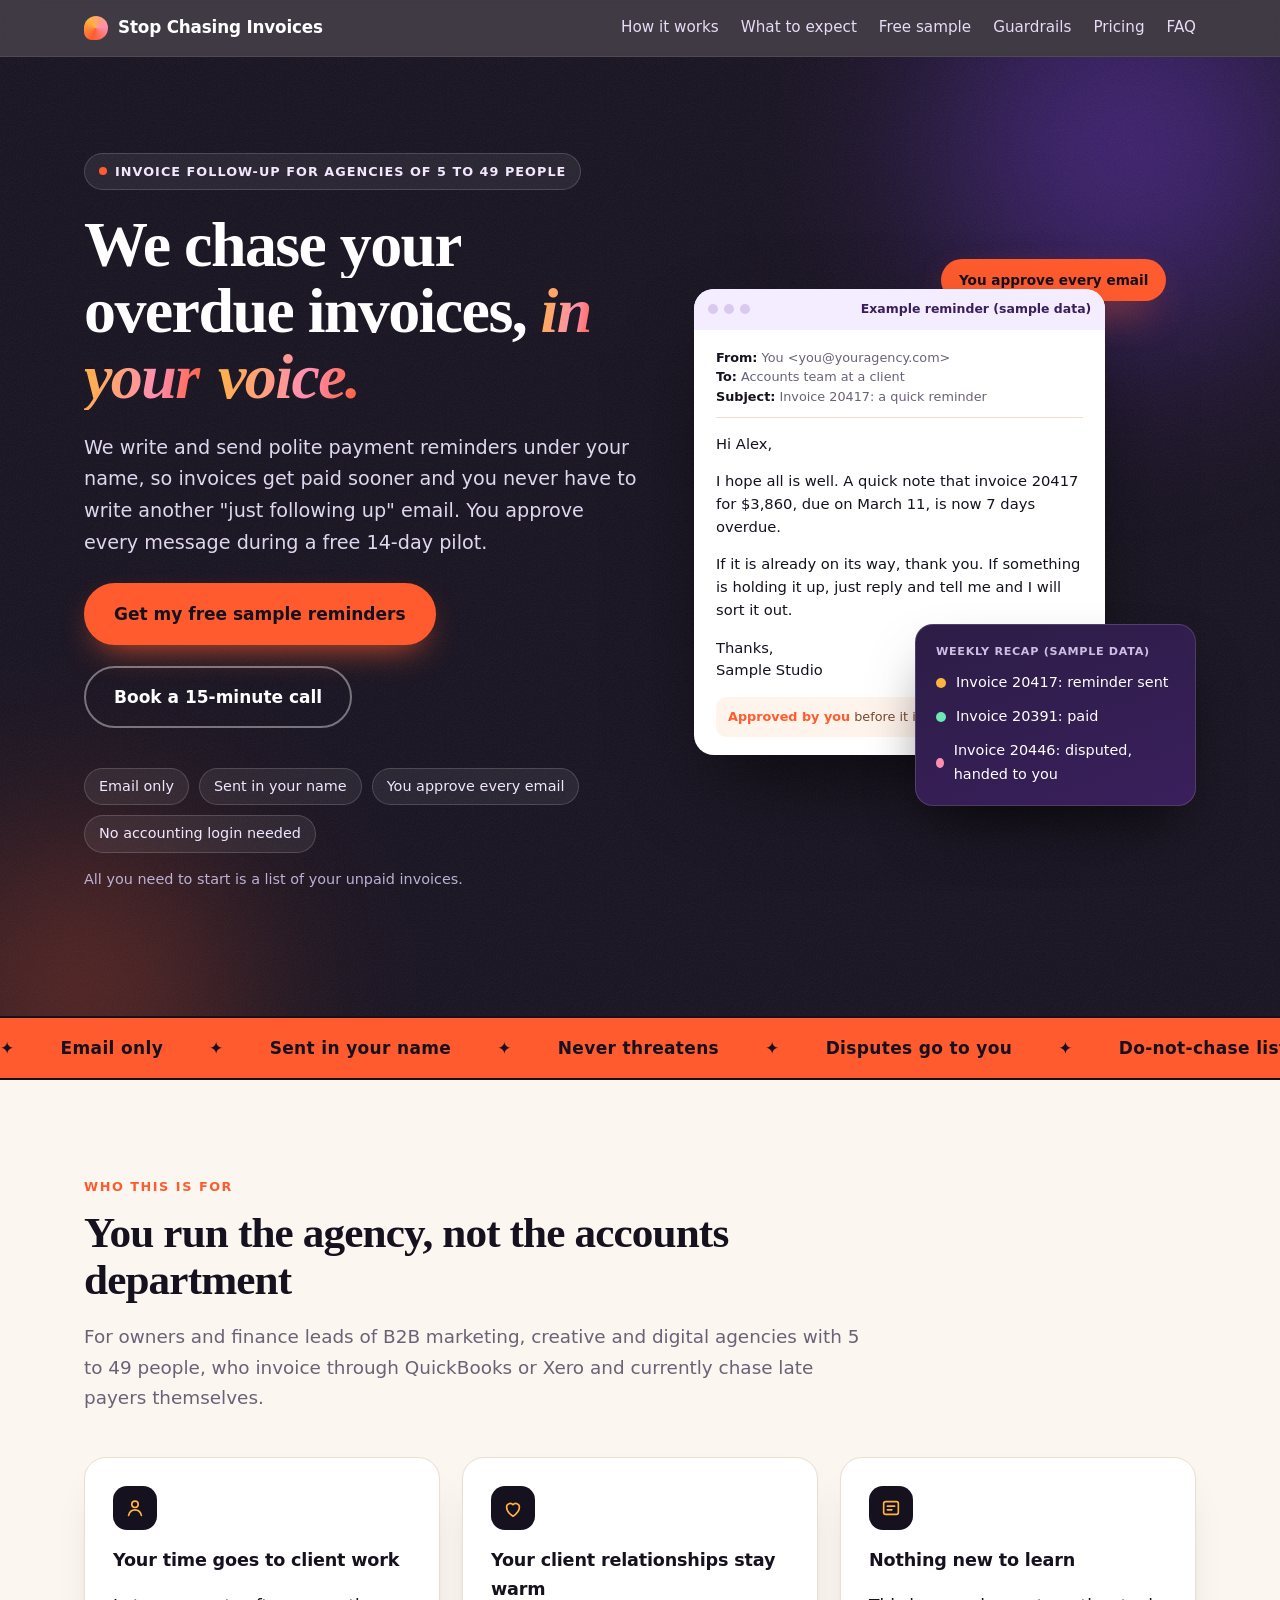
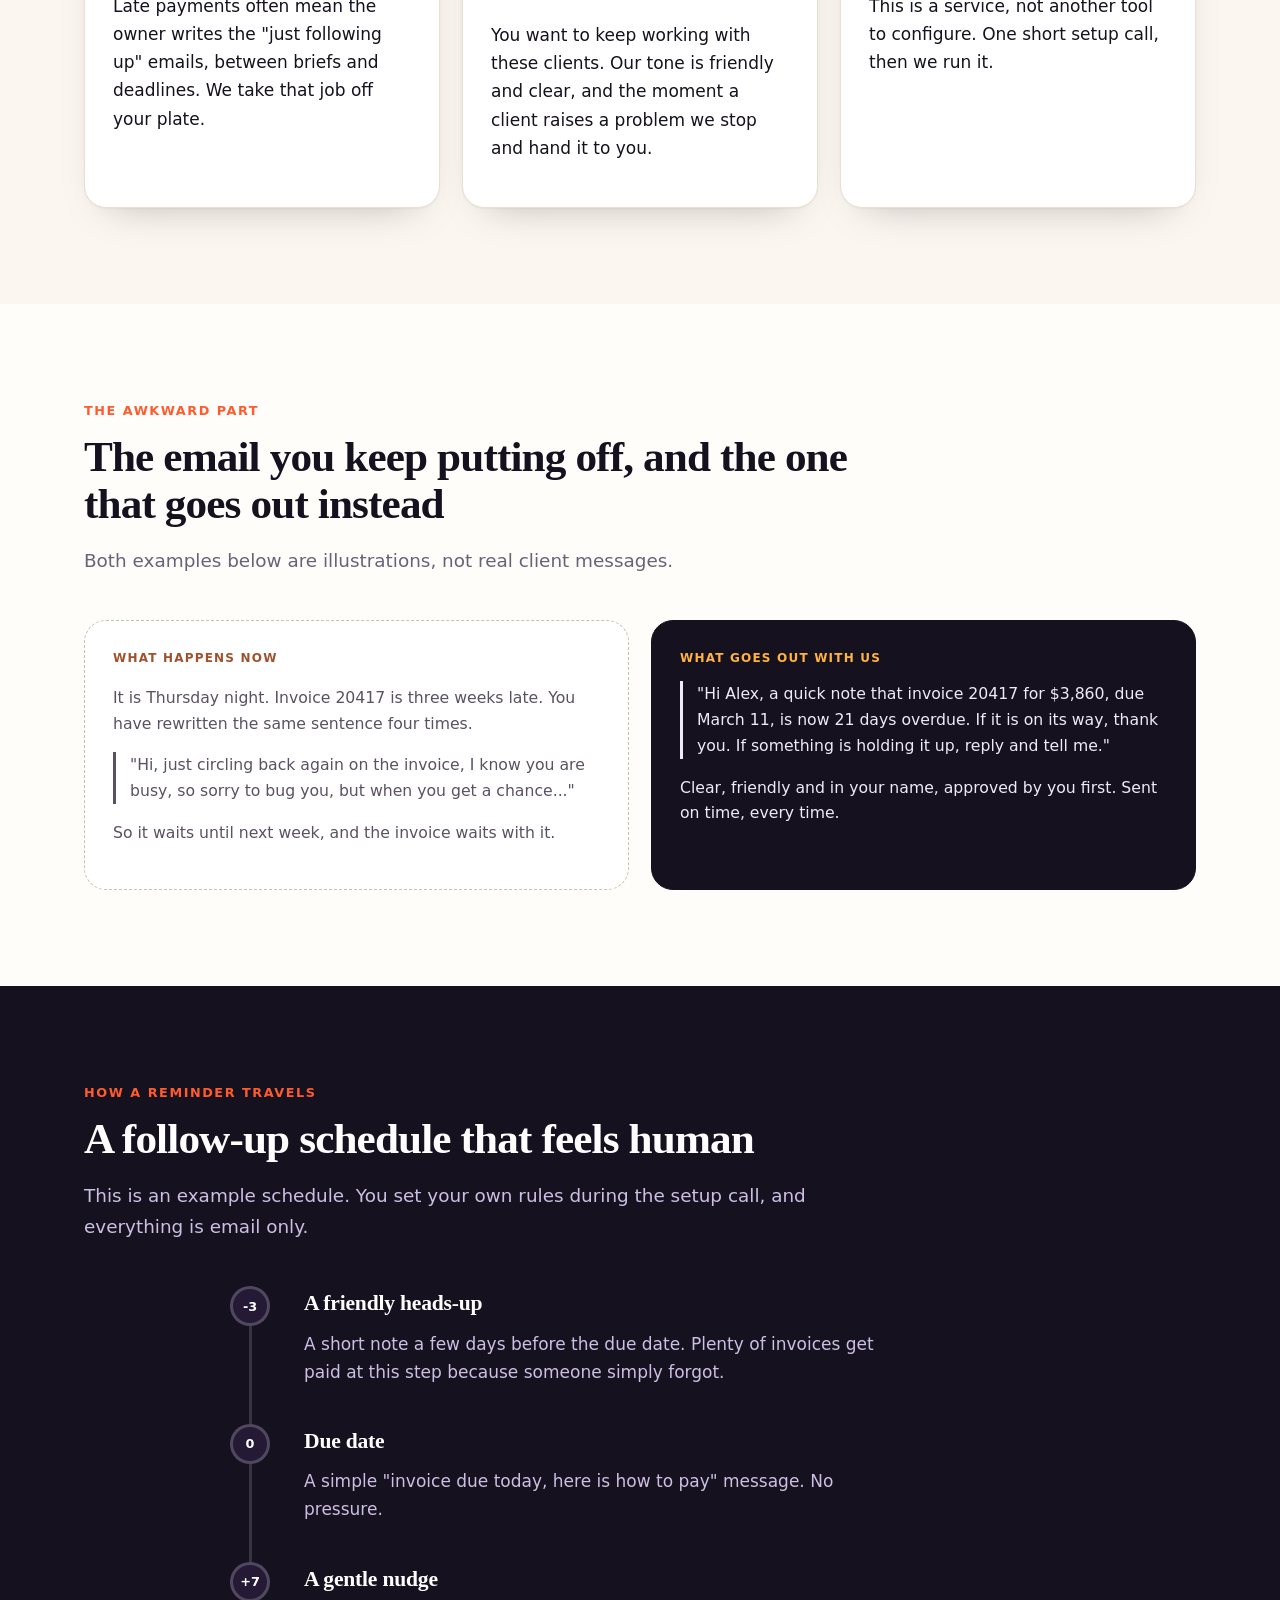
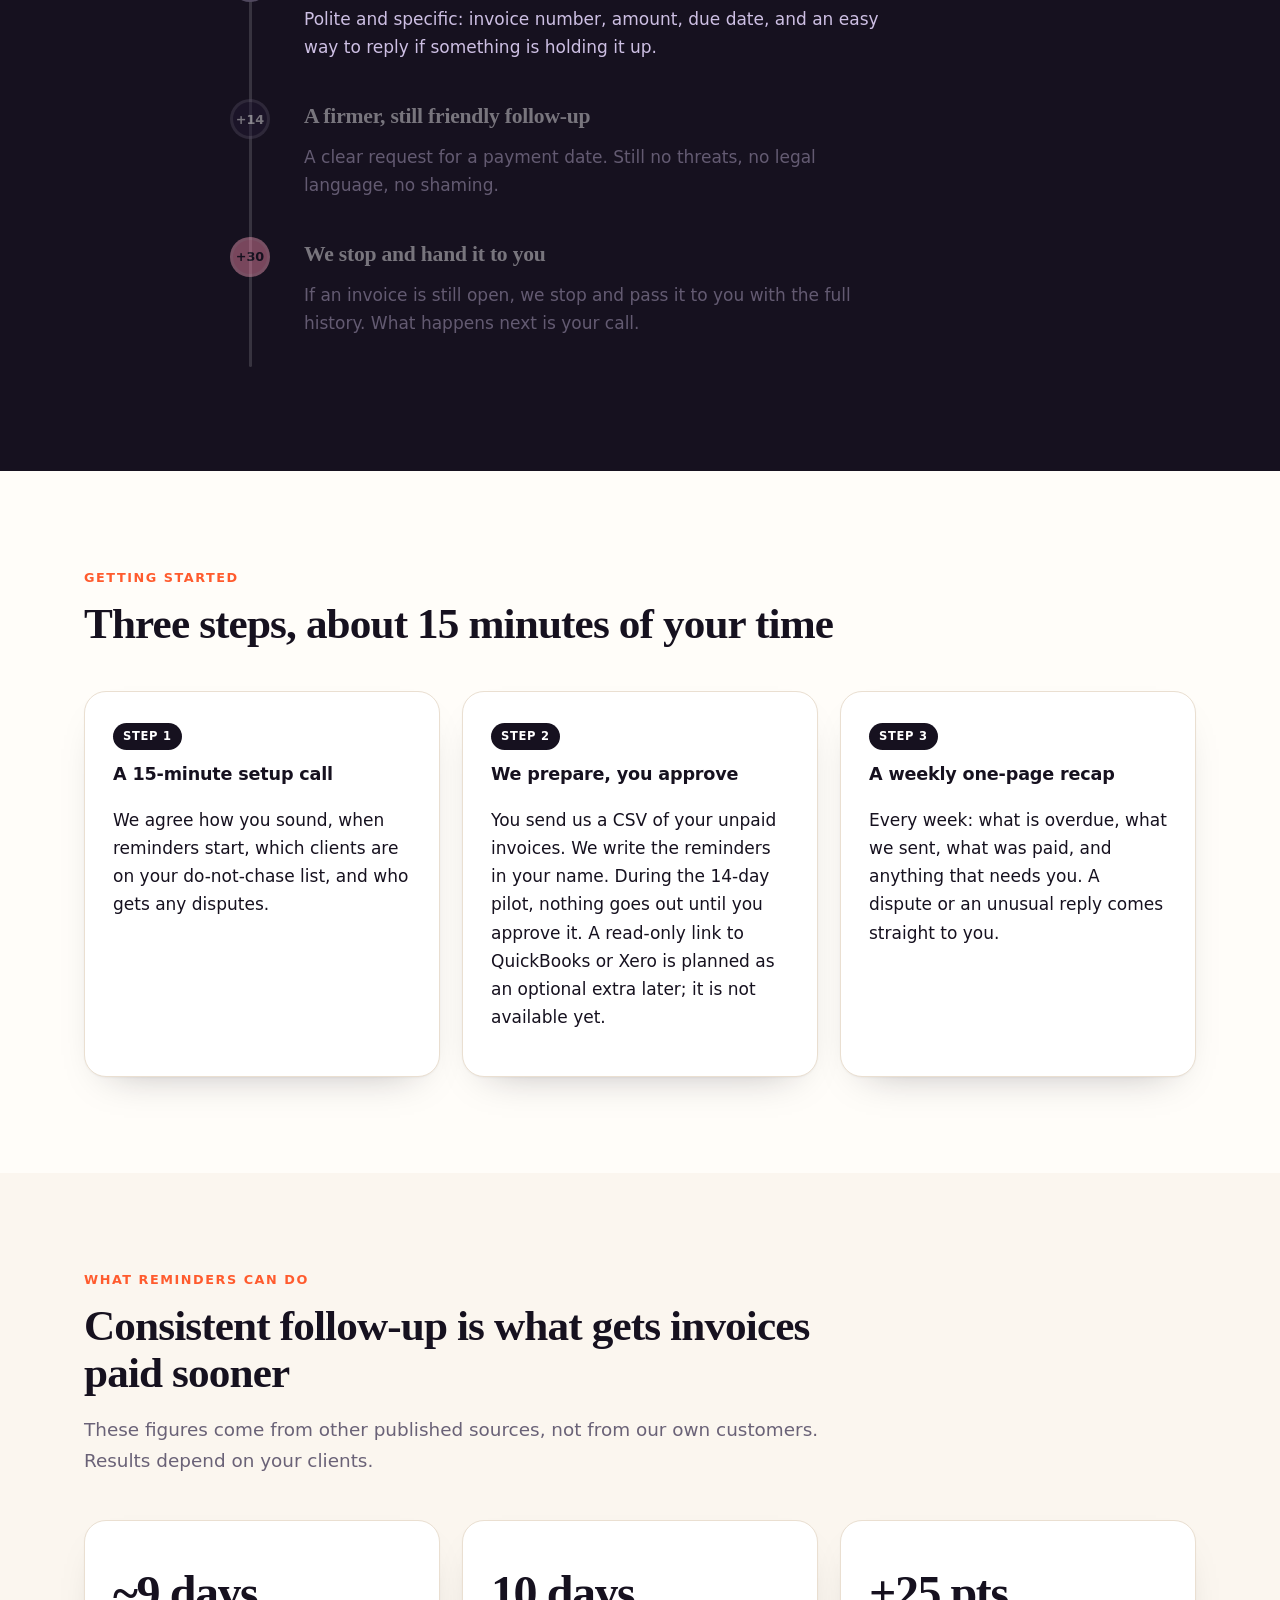
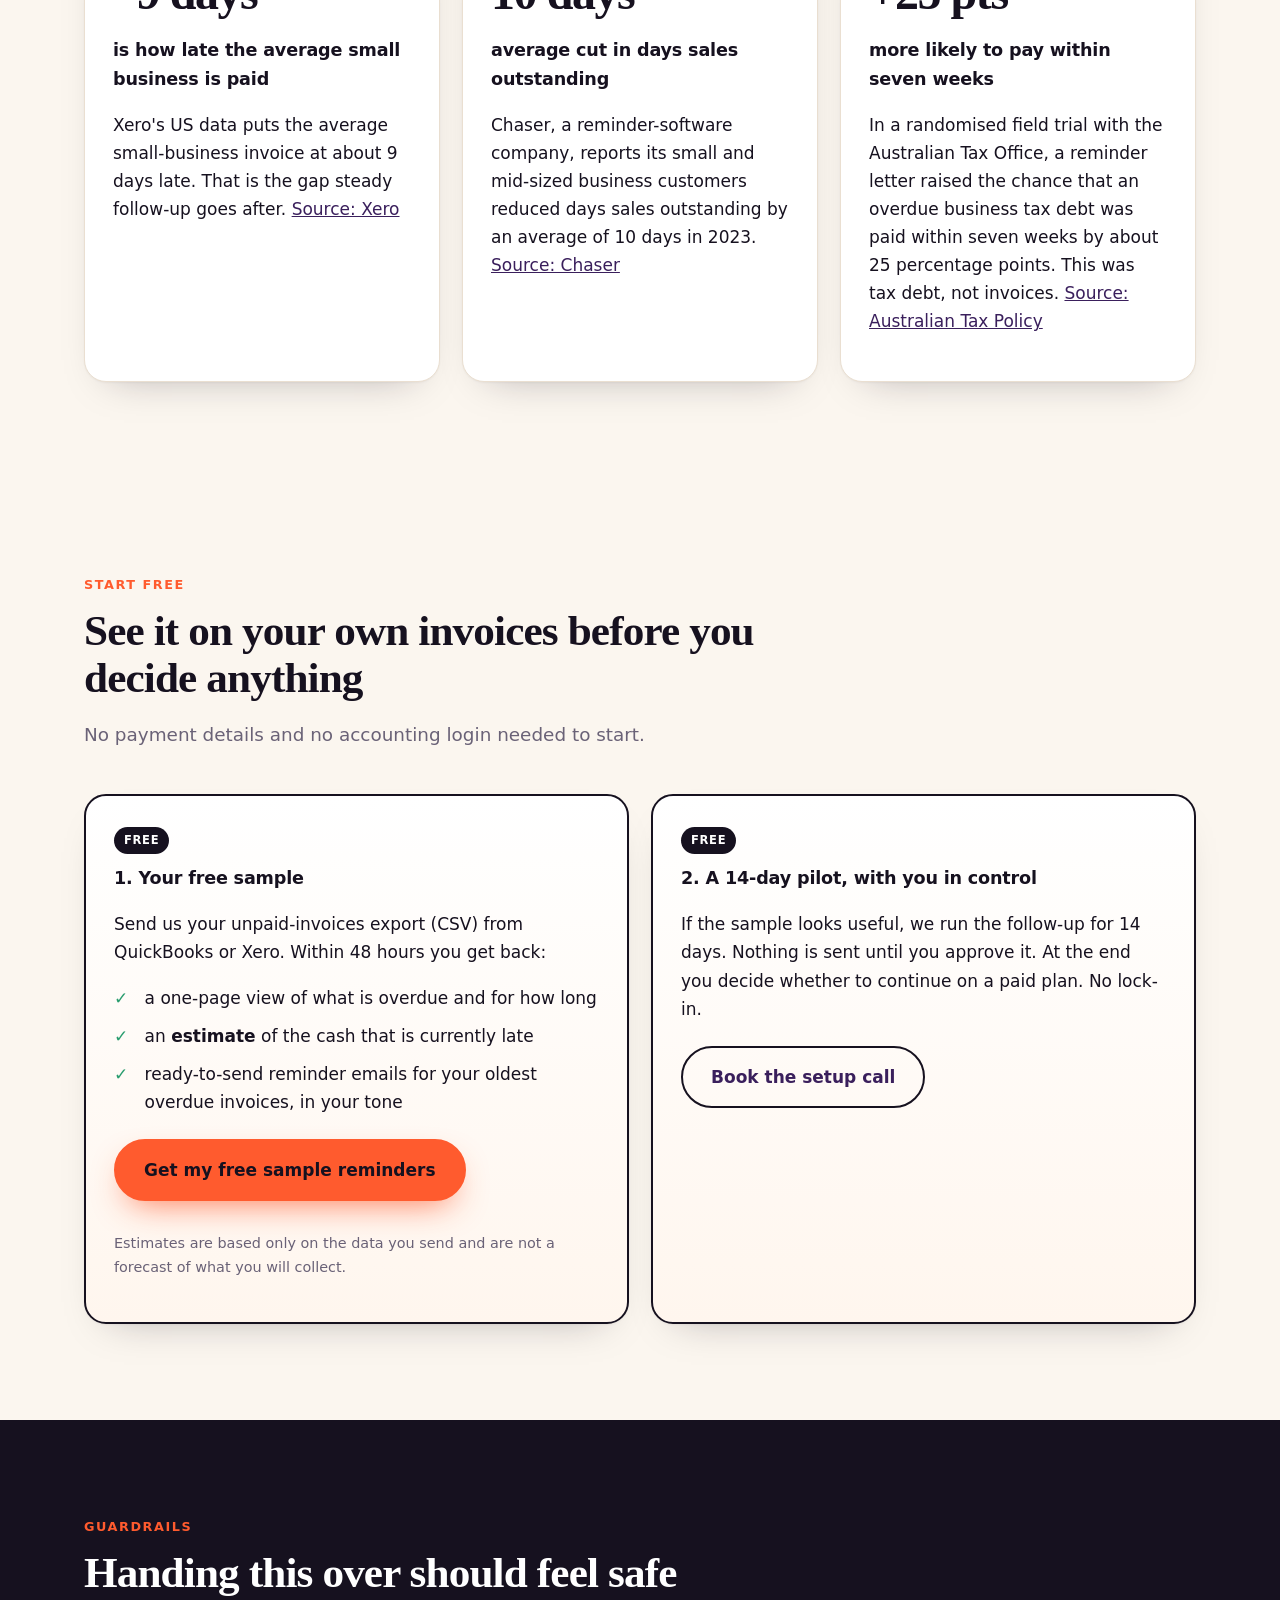
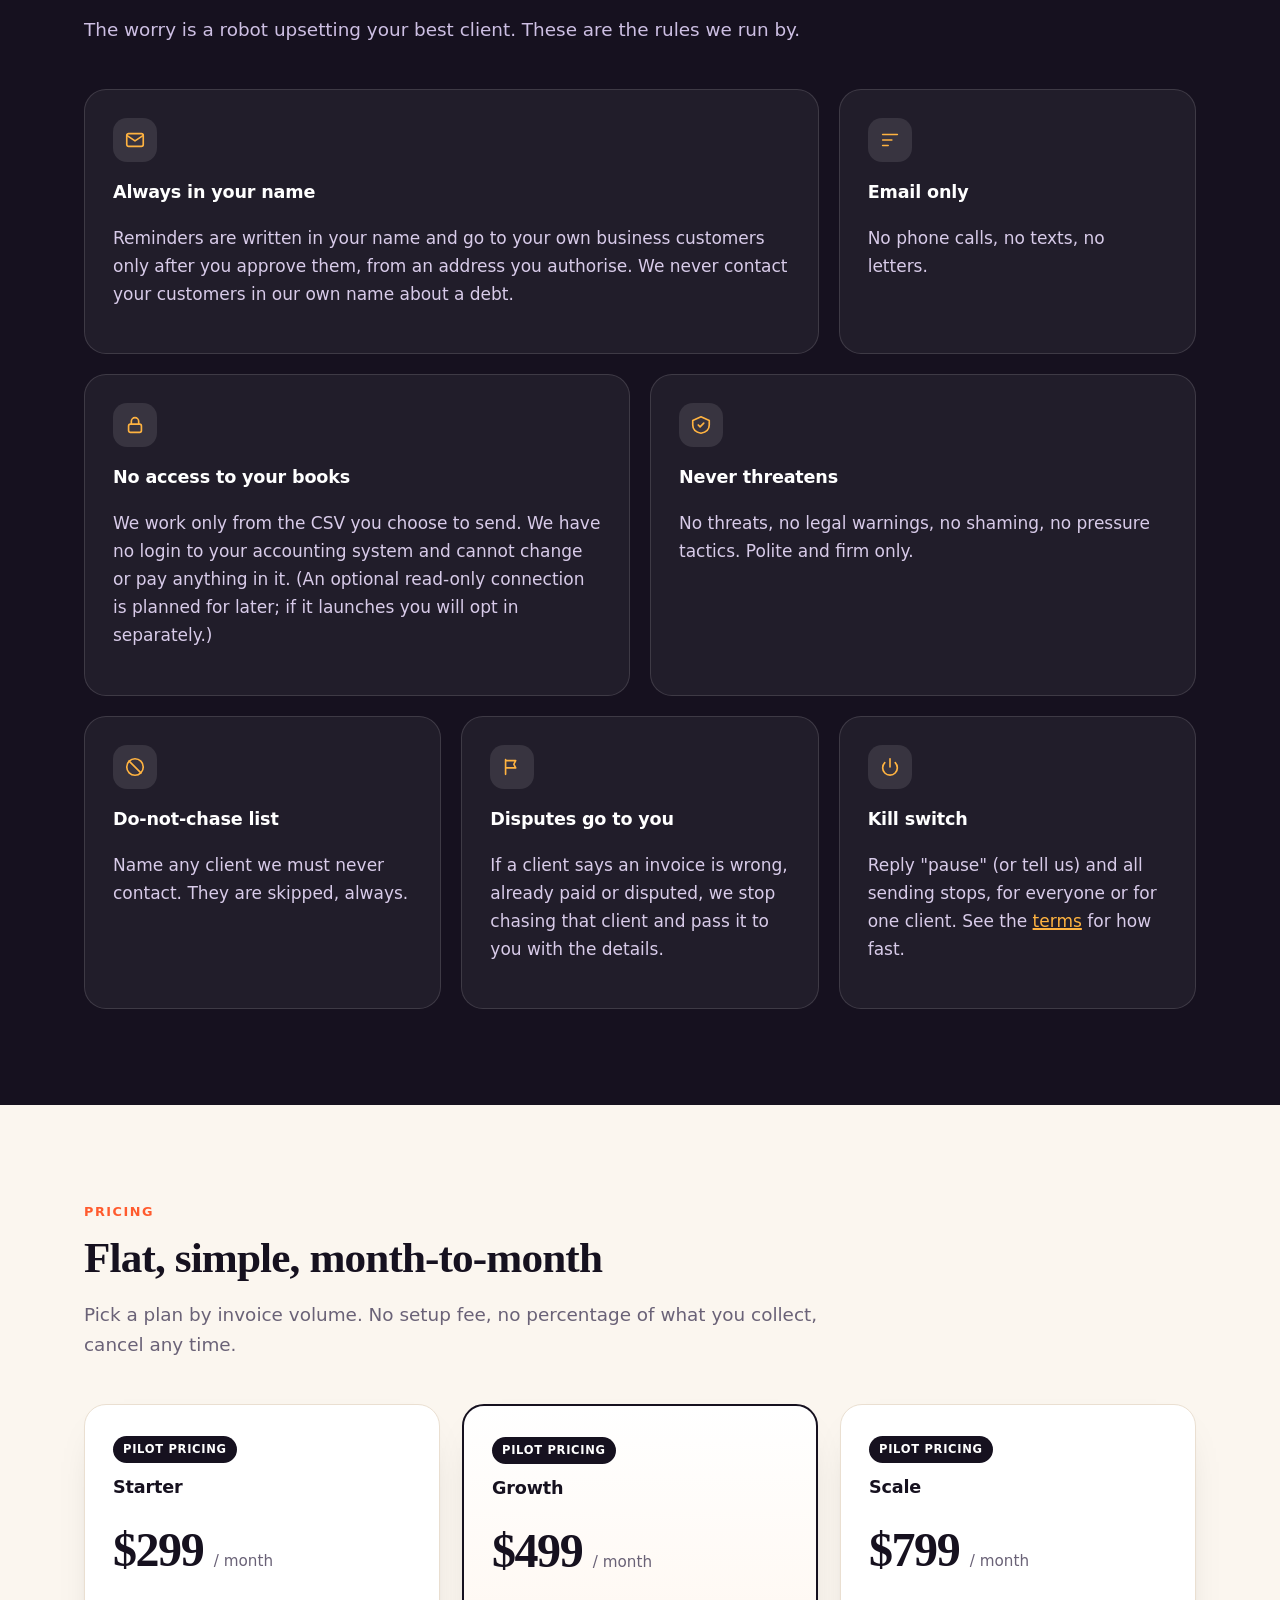
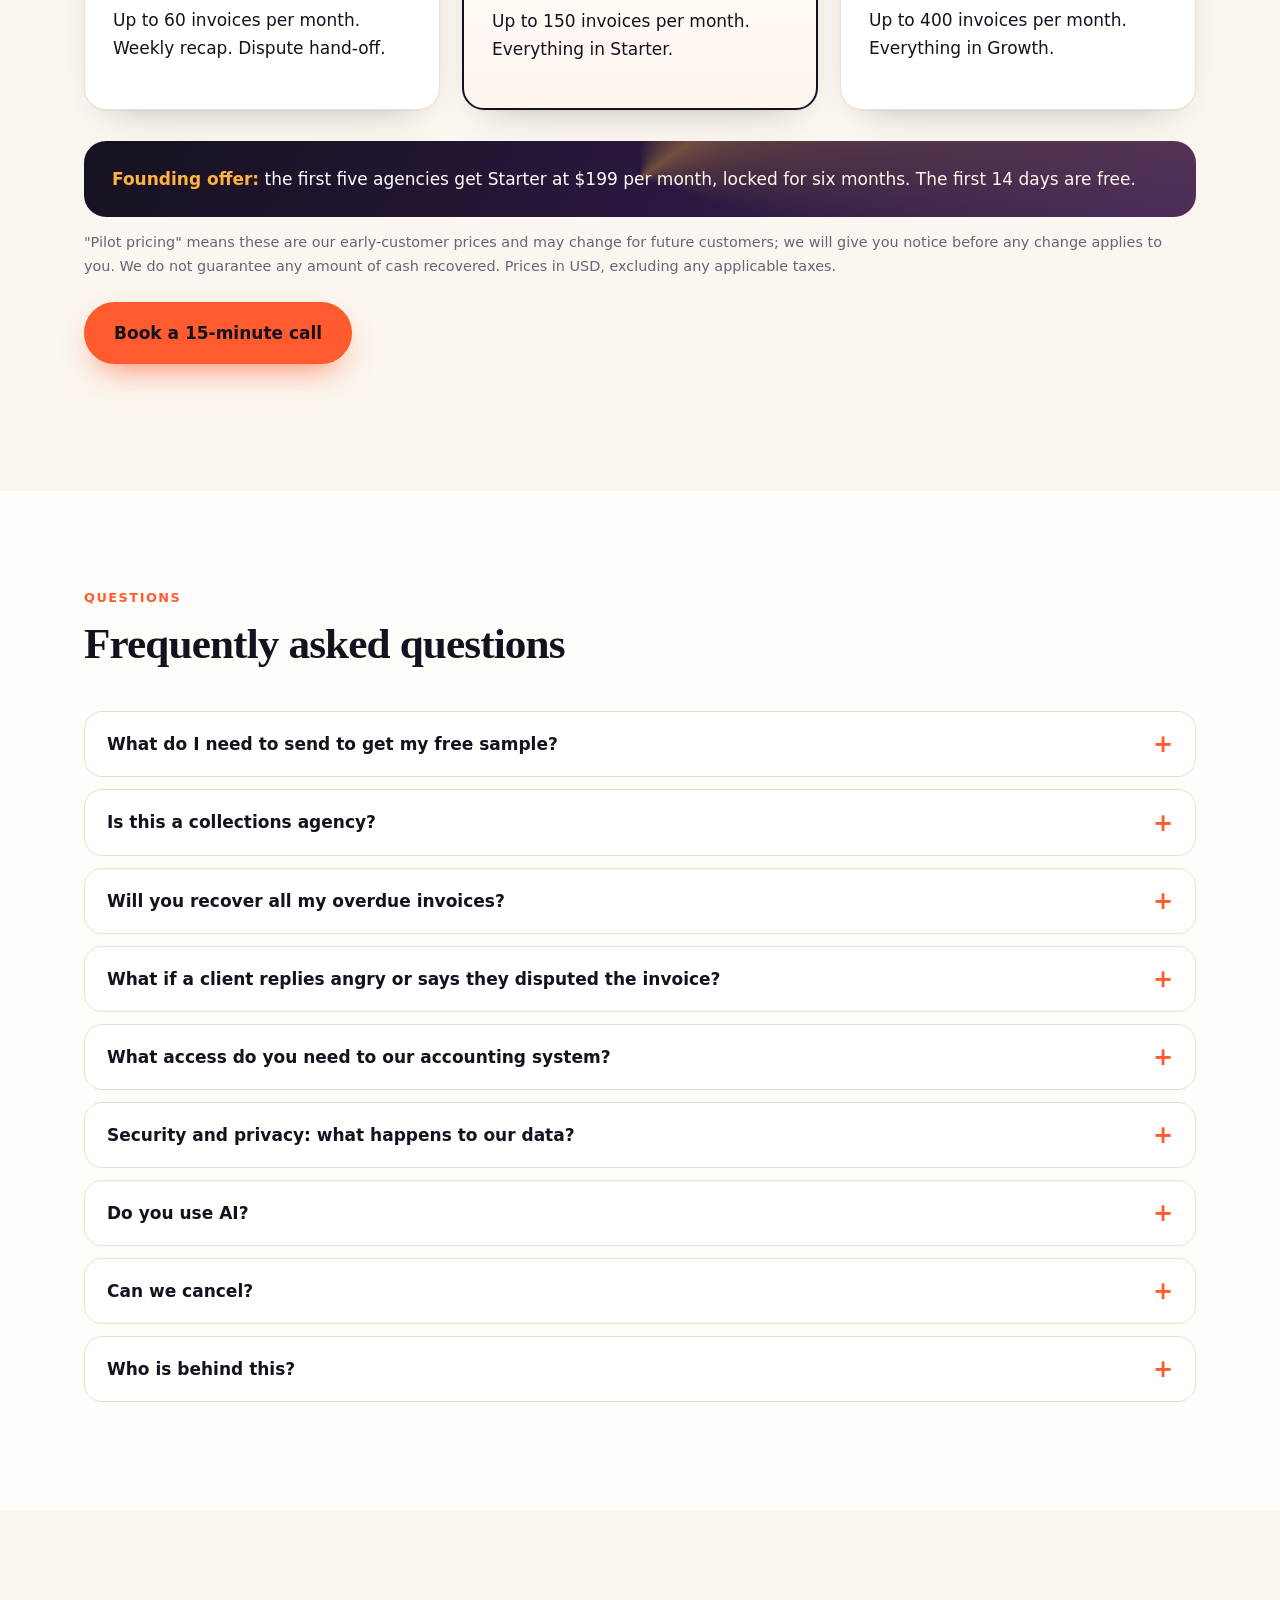
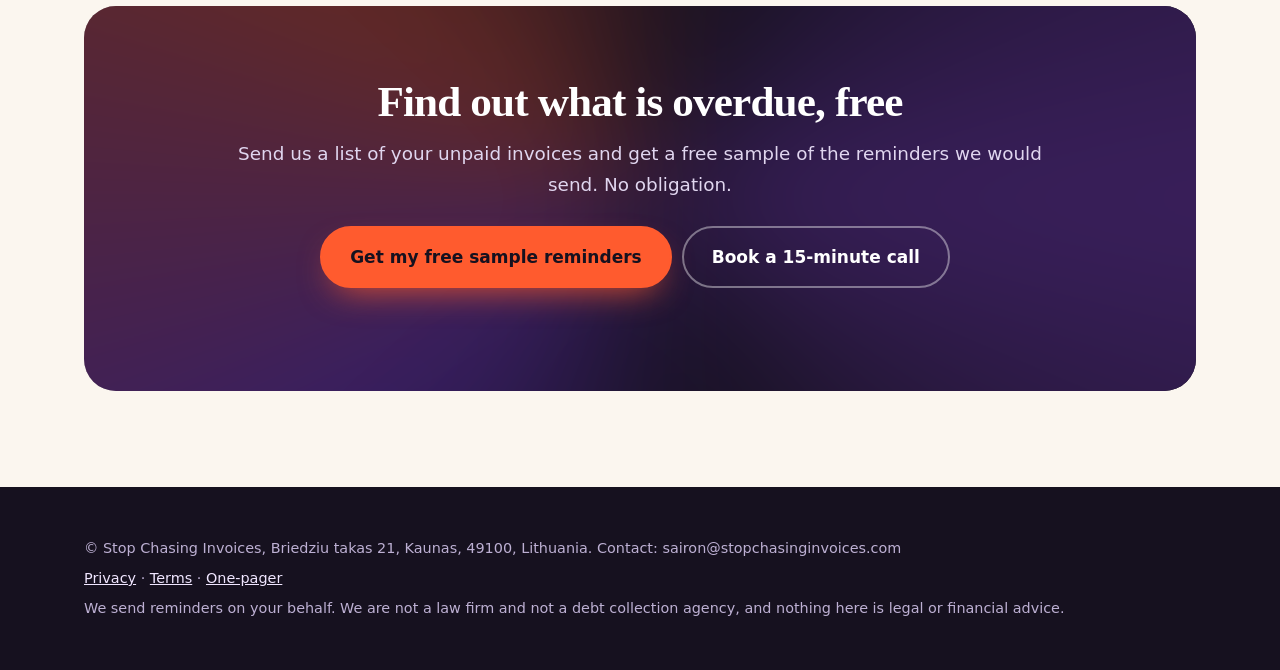
==== commit 969ea248: "Copy updates: what-to-expect stats, 15-minute calls, prefilled mailto, link colours, varied sample n" ====
--- a/index.html
+++ b/index.html
@@ -15,7 +15,7 @@
 <header class="top"><div class="wrap">
 <a class="brand" href="index.html">Stop Chasing Invoices</a>
 <nav aria-label="Main">
-<a href="#how">How it works</a><a href="#audit">Free sample</a><a href="#guardrails">Guardrails</a><a href="#pricing">Pricing</a><a href="#faq">FAQ</a>
+<a href="#how">How it works</a><a href="#expect">What to expect</a><a href="#audit">Free sample</a><a href="#guardrails">Guardrails</a><a href="#pricing">Pricing</a><a href="#faq">FAQ</a>
 </nav>
 </div></header>
 <main id="main">
@@ -26,29 +26,29 @@
 <h1 aria-label="We chase your overdue invoices, in your voice."><span class="w"><span style="--i:0">We</span></span> <span class="w"><span style="--i:1">chase</span></span> <span class="w"><span style="--i:2">your</span></span> <span class="w"><span style="--i:3">overdue</span></span> <span class="w"><span style="--i:4">invoices,</span></span> <em><span class="w"><span style="--i:5">in</span></span> <span class="w"><span style="--i:6">your</span></span> <span class="w"><span style="--i:7">voice.</span></span></em></h1>
 <p class="lede">We write and send polite payment reminders under your name, so invoices get paid sooner and you never have to write another "just following up" email. You approve every message during a free 14-day pilot.</p>
 <p>
-<a class="btn" href="mailto:sairon@stopchasinginvoices.com?subject=Free%20invoice%20aging%20audit">Get my free sample reminders</a>
-<a class="btn sec" href="mailto:sairon@stopchasinginvoices.com?subject=Book%20a%2020-minute%20call">Book a 20-minute call</a>
+<a class="btn" href="mailto:sairon@stopchasinginvoices.com?subject=Free%20sample%20reminders%3A%20my%20unpaid%20invoices&amp;body=Hi%2C%0A%0AHere%20is%20my%20list%20of%20unpaid%20invoices%20%28CSV%20attached%29.%0AAgency%20name%3A%0A%0AHow%20to%20export%3A%20QuickBooks%20Online%20-%20Reports%20%3E%20Accounts%20receivable%20aging%20detail%20%3E%20Export.%20Xero%20-%20Reporting%20%3E%20Aged%20Receivables%20Detail%20%3E%20Export%20CSV.%0AJust%20attach%20the%20file%20and%20press%20send.%20Customer%20email%20columns%20are%20discarded%20automatically.%0A">Get my free sample reminders</a>
+<a class="btn sec" href="mailto:sairon@stopchasinginvoices.com?subject=Book%20a%2015-minute%20call&amp;body=Hi%2C%20I%27d%20like%20a%2015-minute%20Google%20Meet%20or%20Teams%20call.%20My%20best%20times%20%28with%20time%20zone%29%20are%3A%0A">Book a 15-minute call</a>
 </p>
 <ul class="chips"><li>Email only</li><li>Sent in your name</li><li>You approve every email</li><li>No accounting login needed</li></ul>
-<p class="note">All you need to start is a list of your unpaid invoices. No results are guaranteed.</p>
+<p class="note">All you need to start is a list of your unpaid invoices.</p>
 </div>
 <div class="stage" aria-label="Example reminder email and recap, with sample data">
 <div class="float m3">You approve every email</div>
 <div class="float m1"><div class="mock">
 <div class="mock-bar"><i></i><i></i><i></i><span>Example reminder (sample data)</span></div>
 <div class="mock-body">
-<div class="mock-meta"><b>From:</b> You &lt;you@youragency.com&gt;<br><b>To:</b> Accounts team at a client<br><b>Subject:</b> Invoice 1042: a quick reminder</div>
+<div class="mock-meta"><b>From:</b> You &lt;you@youragency.com&gt;<br><b>To:</b> Accounts team at a client<br><b>Subject:</b> Invoice 20417: a quick reminder</div>
 <p>Hi Alex,</p>
-<p>I hope all is well. A quick note that invoice 1042 for $4,200, due on March 3, is now 7 days overdue.</p>
+<p>I hope all is well. A quick note that invoice 20417 for $3,860, due on March 11, is now 7 days overdue.</p>
 <p>If it is already on its way, thank you. If something is holding it up, just reply and tell me and I will sort it out.</p>
 <p>Thanks,<br>Sample Studio</p>
 <div class="mock-foot"><strong>Approved by you</strong> before it is sent.</div>
 </div></div></div>
 <div class="float m2">
 <small>Weekly recap (sample data)</small>
-<div class="st"><span class="dot"></span>Invoice 1042: reminder sent</div>
-<div class="st"><span class="dot g"></span>Invoice 1038: paid</div>
-<div class="st"><span class="dot r"></span>Invoice 1051: disputed, handed to you</div>
+<div class="st"><span class="dot"></span>Invoice 20417: reminder sent</div>
+<div class="st"><span class="dot g"></span>Invoice 20391: paid</div>
+<div class="st"><span class="dot r"></span>Invoice 20446: disputed, handed to you</div>
 </div>
 </div>
 </div></section>
@@ -73,11 +73,11 @@
 <p class="lede">Both examples below are illustrations, not real client messages.</p></div>
 <div class="ba">
 <div class="box before rv"><span class="label">What happens now</span>
-<p>It is Thursday night. Invoice 1042 is three weeks late. You have rewritten the same sentence four times.</p>
+<p>It is Thursday night. Invoice 20417 is three weeks late. You have rewritten the same sentence four times.</p>
 <p class="quote">"Hi, just circling back again on the invoice, I know you are busy, so sorry to bug you, but when you get a chance..."</p>
 <p>So it waits until next week, and the invoice waits with it.</p></div>
 <div class="box after rv" style="--d:.15s"><span class="label">What goes out with us</span>
-<p class="quote">"Hi Alex, a quick note that invoice 1042 for $4,200, due March 3, is now 21 days overdue. If it is on its way, thank you. If something is holding it up, reply and tell me."</p>
+<p class="quote">"Hi Alex, a quick note that invoice 20417 for $3,860, due March 11, is now 21 days overdue. If it is on its way, thank you. If something is holding it up, reply and tell me."</p>
 <p>Clear, friendly and in your name, approved by you first. Sent on time, every time.</p></div>
 </div>
 </div></section>
@@ -103,6 +103,16 @@
 </div>
 </div></section>
 
+<section id="expect"><div class="wrap">
+<div class="sec-head rv"><span class="kicker">What reminders can do</span><h2>Consistent follow-up is what gets invoices paid sooner</h2>
+<p class="lede">These figures come from other published sources, not from our own customers. Results depend on your clients.</p></div>
+<div class="grid">
+<div class="card rv"><div class="price">~9 days</div><h3>is how late the average small business is paid</h3><p>Xero's US data puts the average small-business invoice at about 9 days late. That is the gap steady follow-up goes after. <a href="https://www.xero.com/us/guides/late-payment-small-business/">Source: Xero</a></p></div>
+<div class="card rv" style="--d:.1s"><div class="price">10 days</div><h3>average cut in days sales outstanding</h3><p>Chaser, a reminder-software company, reports its small and mid-sized business customers reduced days sales outstanding by an average of 10 days in 2023. <a href="https://www.chaserhq.com/blog/a-year-in-review-chasers-impact-on-businesses-in-2023">Source: Chaser</a></p></div>
+<div class="card rv" style="--d:.2s"><div class="price">+25 pts</div><h3>more likely to pay within seven weeks</h3><p>In a randomised field trial with the Australian Tax Office, a reminder letter raised the chance that an overdue business tax debt was paid within seven weeks by about 25 percentage points. This was tax debt, not invoices. <a href="https://www.austaxpolicy.com/nudging-businesses-pay-taxes-timing-matter/">Source: Australian Tax Policy</a></p></div>
+</div>
+</div></section>
+
 <section id="audit"><div class="wrap">
 <div class="sec-head rv"><span class="kicker">Start free</span><h2>See it on your own invoices before you decide anything</h2>
 <p class="lede">No payment details and no accounting login needed to start.</p></div>
@@ -110,12 +120,11 @@
 <div class="card feat rv"><span class="tag">Free</span><h3>1. Your free sample</h3>
 <p>Send us your unpaid-invoices export (CSV) from QuickBooks or Xero. Within 48 hours you get back:</p>
 <ul class="check"><li>a one-page view of what is overdue and for how long</li><li>an <strong>estimate</strong> of the cash that is currently late</li><li>ready-to-send reminder emails for your oldest overdue invoices, in your tone</li></ul>
-<p><a class="btn" href="mailto:sairon@stopchasinginvoices.com?subject=Free%20invoice%20aging%20audit">Get my free sample reminders</a></p>
-<p class="note">Before sending, please remove customer email addresses from the CSV. We do not need them for the sample.</p>
+<p><a class="btn" href="mailto:sairon@stopchasinginvoices.com?subject=Free%20sample%20reminders%3A%20my%20unpaid%20invoices&amp;body=Hi%2C%0A%0AHere%20is%20my%20list%20of%20unpaid%20invoices%20%28CSV%20attached%29.%0AAgency%20name%3A%0A%0AHow%20to%20export%3A%20QuickBooks%20Online%20-%20Reports%20%3E%20Accounts%20receivable%20aging%20detail%20%3E%20Export.%20Xero%20-%20Reporting%20%3E%20Aged%20Receivables%20Detail%20%3E%20Export%20CSV.%0AJust%20attach%20the%20file%20and%20press%20send.%20Customer%20email%20columns%20are%20discarded%20automatically.%0A">Get my free sample reminders</a></p>
 <p class="note">Estimates are based only on the data you send and are not a forecast of what you will collect.</p></div>
 <div class="card feat rv" style="--d:.12s"><span class="tag">Free</span><h3>2. A 14-day pilot, with you in control</h3>
 <p>If the sample looks useful, we run the follow-up for 14 days. Nothing is sent until you approve it. At the end you decide whether to continue on a paid plan. No lock-in.</p>
-<p><a class="btn sec" href="mailto:sairon@stopchasinginvoices.com?subject=Book%20a%2020-minute%20call">Book the setup call</a></p></div>
+<p><a class="btn sec" href="mailto:sairon@stopchasinginvoices.com?subject=Book%20a%2015-minute%20call&amp;body=Hi%2C%20I%27d%20like%20a%2015-minute%20Google%20Meet%20or%20Teams%20call.%20My%20best%20times%20%28with%20time%20zone%29%20are%3A%0A">Book the setup call</a></p></div>
 </div>
 </div></section>
 
@@ -143,12 +152,12 @@
 </div>
 <div class="offer rv"><strong>Founding offer:</strong> the first five agencies get Starter at $199 per month, locked for six months. The first 14 days are free.</div>
 <p class="note">"Pilot pricing" means these are our early-customer prices and may change for future customers; we will give you notice before any change applies to you. We do not guarantee any amount of cash recovered. Prices in USD, excluding any applicable taxes.</p>
-<p><a class="btn" href="mailto:sairon@stopchasinginvoices.com?subject=Book%20a%2020-minute%20call">Book a 20-minute call</a></p>
+<p><a class="btn" href="mailto:sairon@stopchasinginvoices.com?subject=Book%20a%2015-minute%20call&amp;body=Hi%2C%20I%27d%20like%20a%2015-minute%20Google%20Meet%20or%20Teams%20call.%20My%20best%20times%20%28with%20time%20zone%29%20are%3A%0A">Book a 15-minute call</a></p>
 </div></section>
 
 <section class="alt" id="faq"><div class="wrap">
 <div class="sec-head rv"><span class="kicker">Questions</span><h2>Frequently asked questions</h2></div>
-<details><summary>What do I need to send to get my free sample?</summary><p>A CSV export of your unpaid invoices. In QuickBooks Online this is usually the "Accounts receivable aging detail" report, exported to Excel or CSV. In Xero it is usually the "Aged Receivables Detail" report, exported to CSV. Menu names can vary, and if you get stuck, tell us and we will walk you through it. Please remove customer email addresses before sending.</p></details>
+<details><summary>What do I need to send to get my free sample?</summary><p>A CSV export of your unpaid invoices. In QuickBooks Online this is usually the "Accounts receivable aging detail" report, exported to Excel or CSV. In Xero it is usually the "Aged Receivables Detail" report, exported to CSV. Menu names can vary, and if you get stuck, tell us and we will walk you through it.</p></details>
 <details><summary>Is this a collections agency?</summary><p>No. We send payment reminders in your name, on your behalf. We never take assignment of your debts, never buy or own receivables, and never contact clients in our own name. We charge a flat monthly fee, not a share of what is collected. We are not legal advice; see our <a href="terms.html">terms</a>.</p></details>
 <details><summary>Will you recover all my overdue invoices?</summary><p>We cannot promise that. We send timely, polite reminders and bring replies to you. Whether a client pays depends on the client. The sample gives an estimate based on your own data, not a guarantee.</p></details>
 <details><summary>What if a client replies angry or says they disputed the invoice?</summary><p>We stop chasing that client and send you the reply and invoice details. You decide what happens next.</p></details>
@@ -162,8 +171,8 @@
 <section id="cta"><div class="wrap">
 <div class="cta-band rv">
 <h2>Find out what is overdue, free</h2>
-<p class="lede">Send us a list of your unpaid invoices and get a free sample of the reminders we would send. No obligation. Please remove customer email addresses from the CSV first.</p>
-<p><a class="btn" href="mailto:sairon@stopchasinginvoices.com?subject=Free%20invoice%20aging%20audit">Get my free sample reminders</a><a class="btn sec" href="mailto:sairon@stopchasinginvoices.com?subject=Book%20a%2020-minute%20call">Book a 20-minute call</a></p>
+<p class="lede">Send us a list of your unpaid invoices and get a free sample of the reminders we would send. No obligation.</p>
+<p><a class="btn" href="mailto:sairon@stopchasinginvoices.com?subject=Free%20sample%20reminders%3A%20my%20unpaid%20invoices&amp;body=Hi%2C%0A%0AHere%20is%20my%20list%20of%20unpaid%20invoices%20%28CSV%20attached%29.%0AAgency%20name%3A%0A%0AHow%20to%20export%3A%20QuickBooks%20Online%20-%20Reports%20%3E%20Accounts%20receivable%20aging%20detail%20%3E%20Export.%20Xero%20-%20Reporting%20%3E%20Aged%20Receivables%20Detail%20%3E%20Export%20CSV.%0AJust%20attach%20the%20file%20and%20press%20send.%20Customer%20email%20columns%20are%20discarded%20automatically.%0A">Get my free sample reminders</a><a class="btn sec" href="mailto:sairon@stopchasinginvoices.com?subject=Book%20a%2015-minute%20call&amp;body=Hi%2C%20I%27d%20like%20a%2015-minute%20Google%20Meet%20or%20Teams%20call.%20My%20best%20times%20%28with%20time%20zone%29%20are%3A%0A">Book a 15-minute call</a></p>
 </div>
 </div></section>
 </main>
--- a/style.css
+++ b/style.css
@@ -41,6 +41,8 @@
 section.alt{background:var(--paper)}
 section.dark{background:var(--ink);color:#fff}
 section.dark .lede{color:#cdbfe3}
+section.dark a,.cta-band a:not(.btn){color:var(--amber);text-decoration-thickness:2px}
+section.dark a:hover{color:#fff}
 .sec-head{max-width:46em;margin-bottom:44px}
 .kicker{font-size:.8rem;font-weight:800;letter-spacing:.12em;text-transform:uppercase;color:var(--orange);display:block;margin-bottom:12px}
 
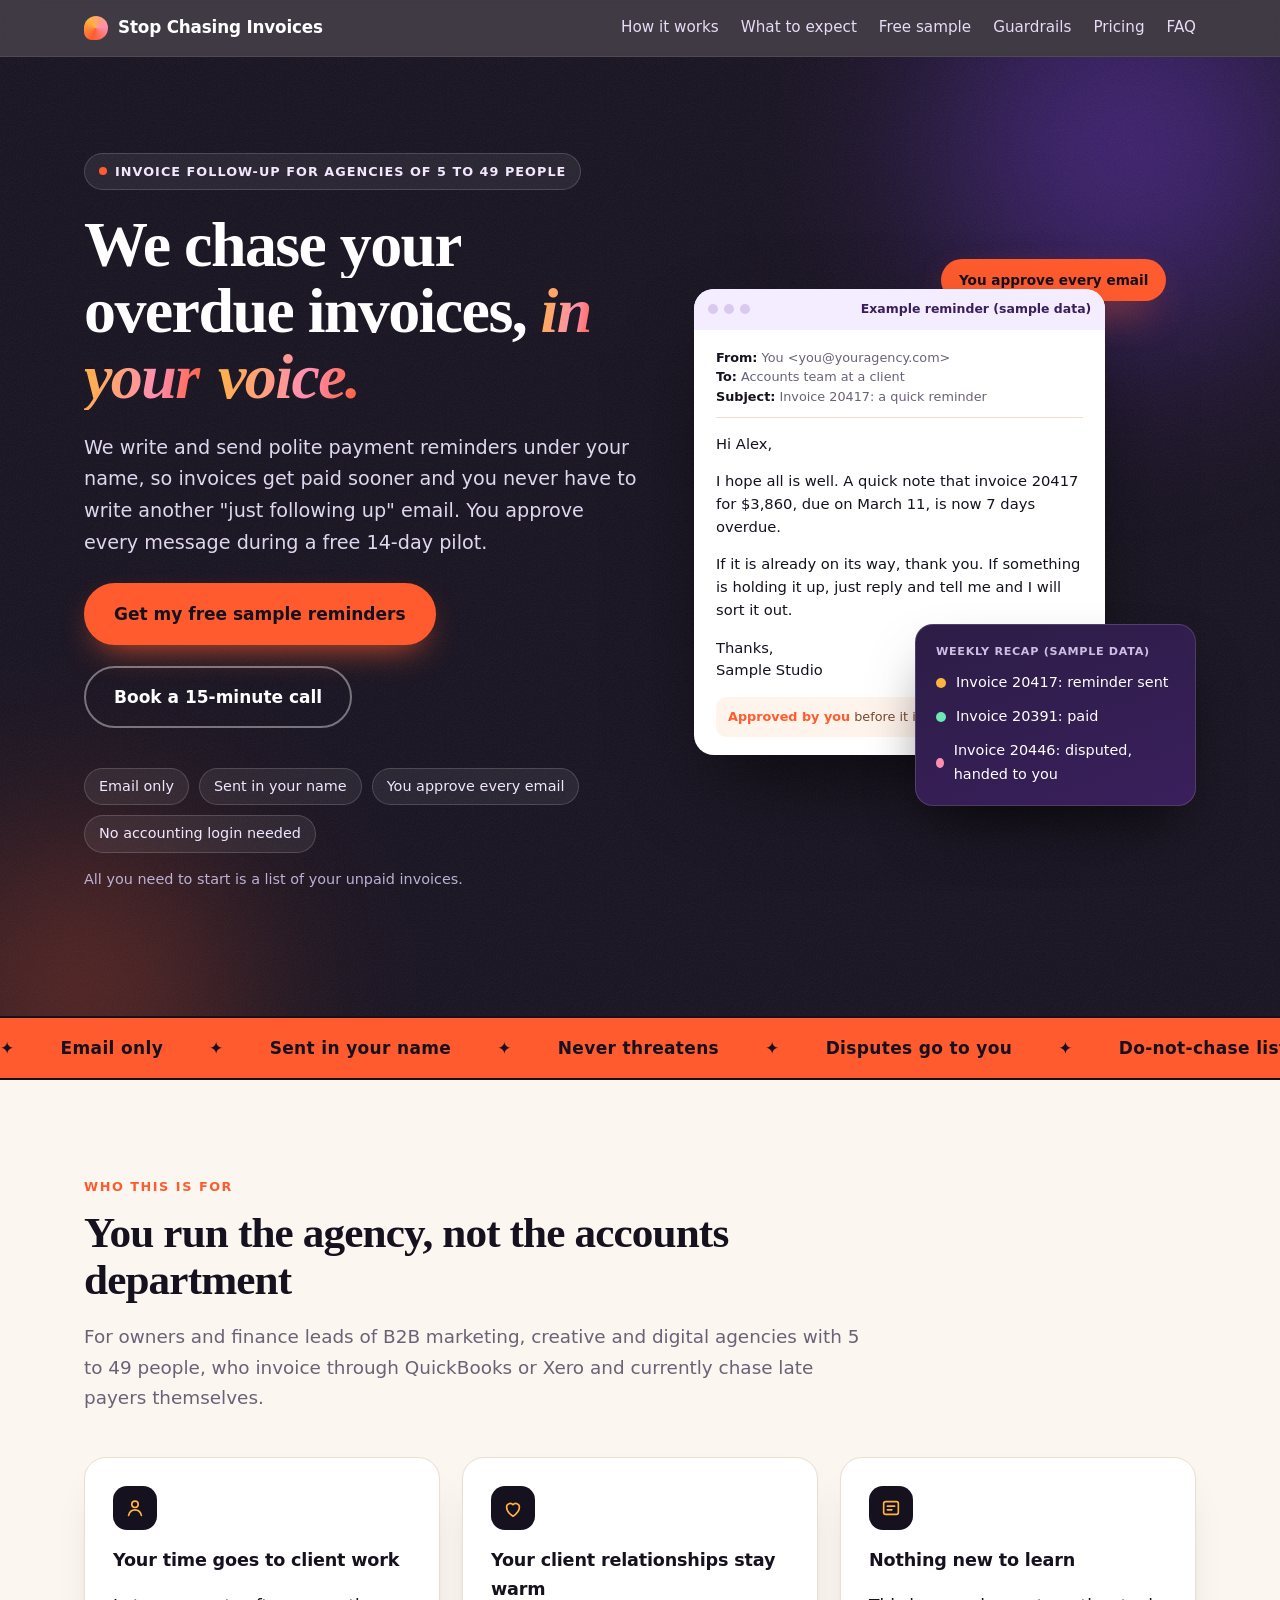
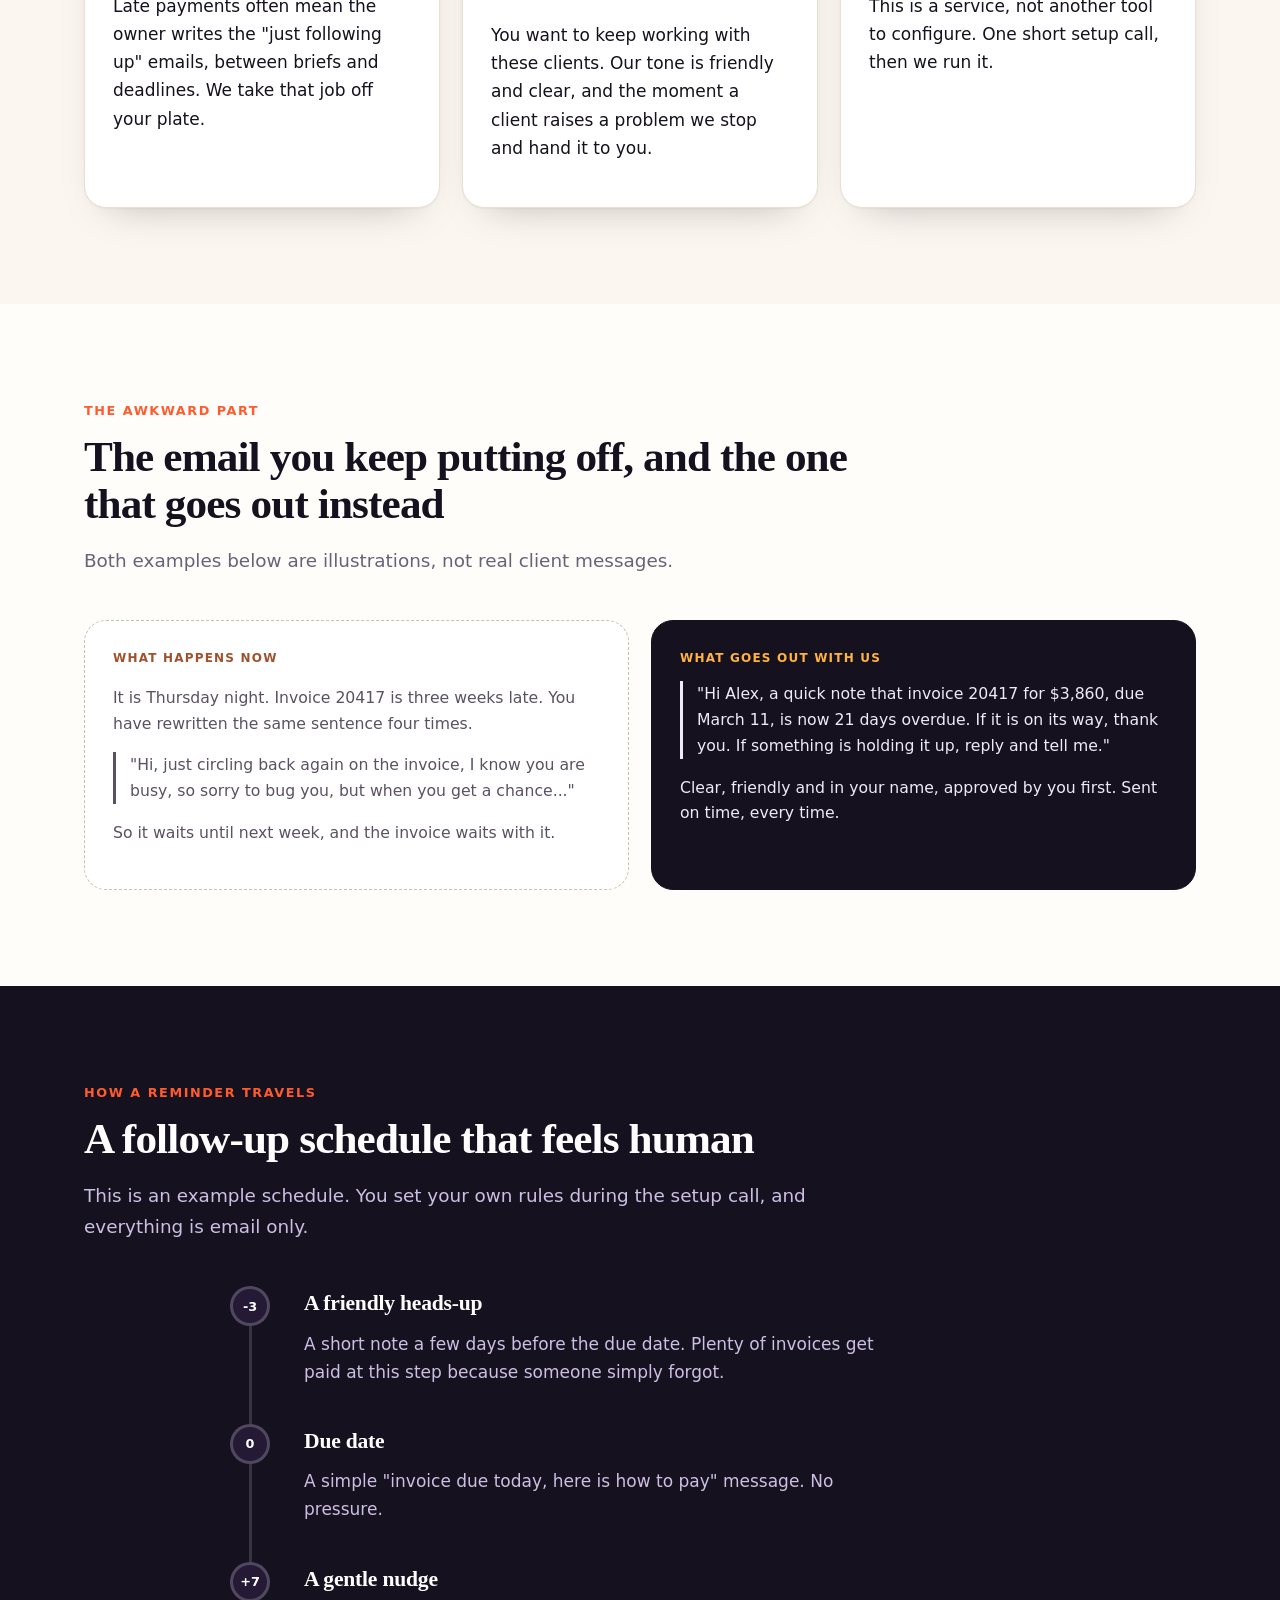
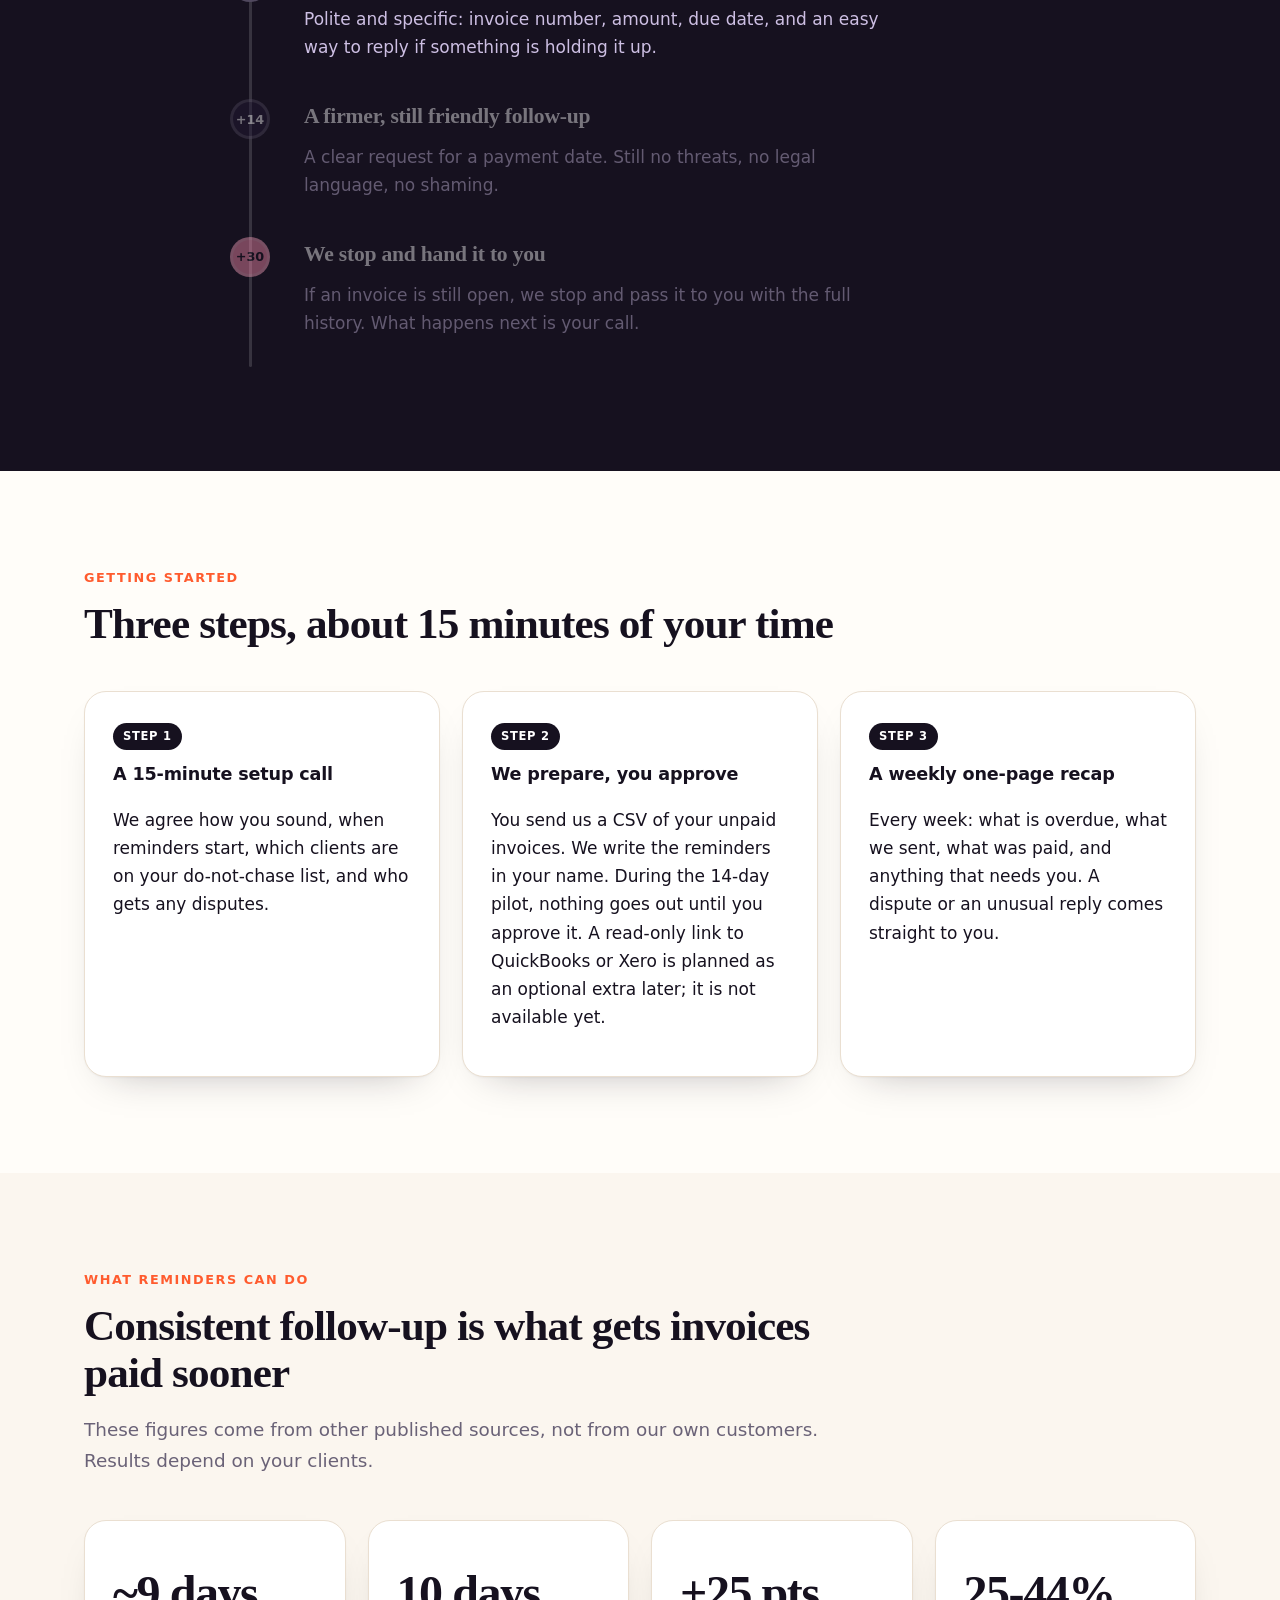
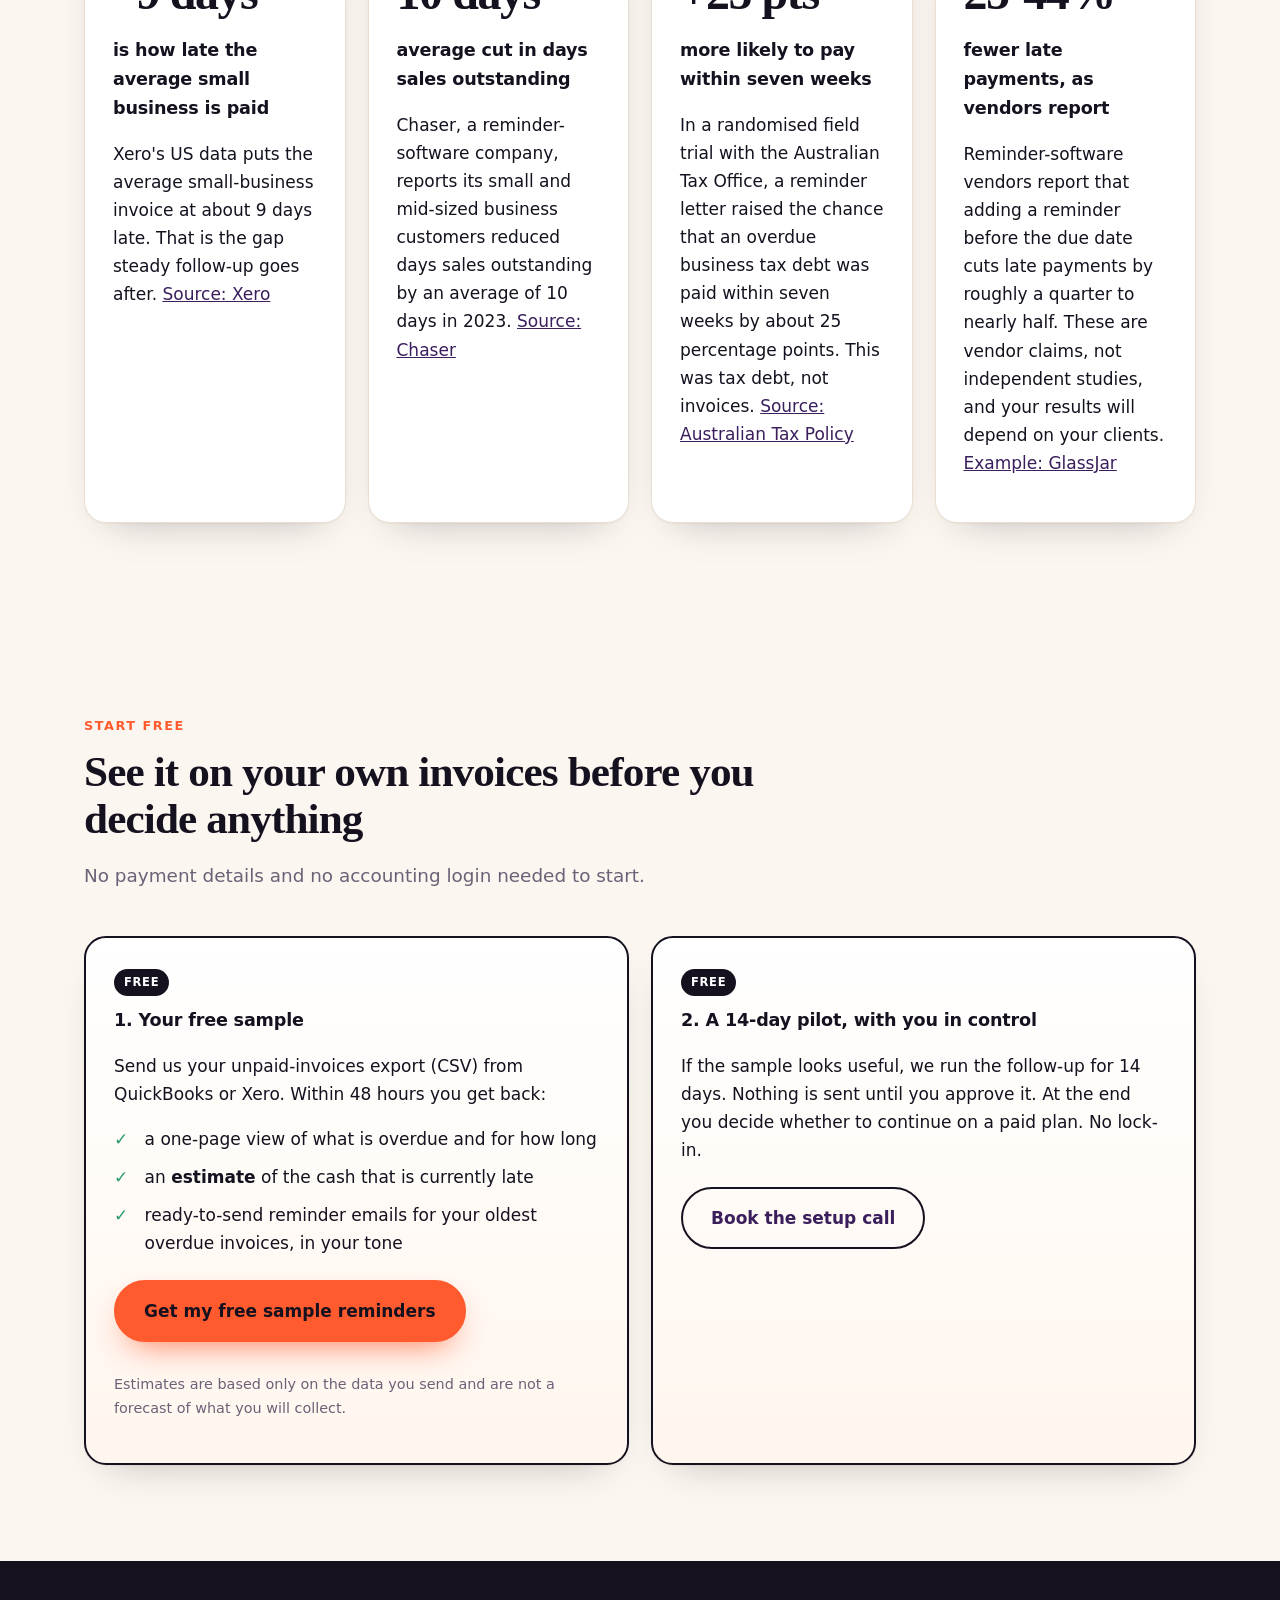
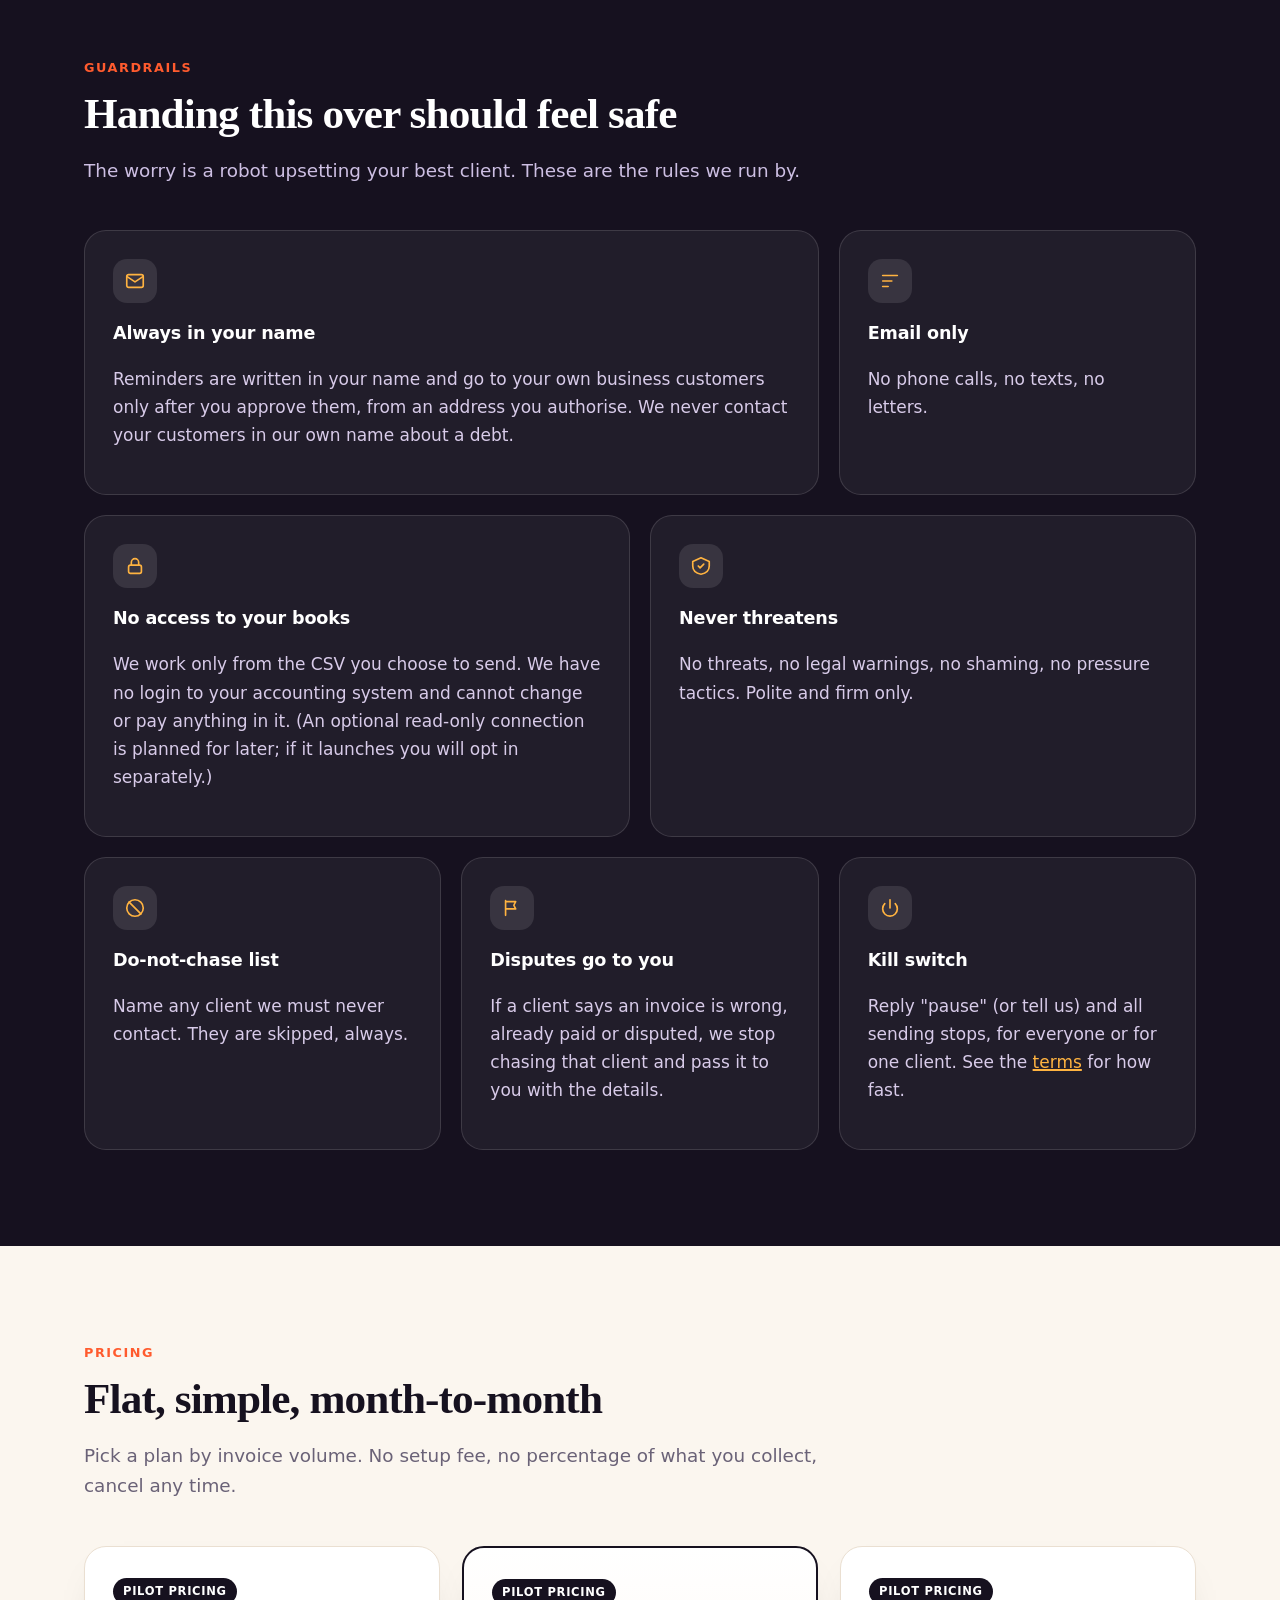
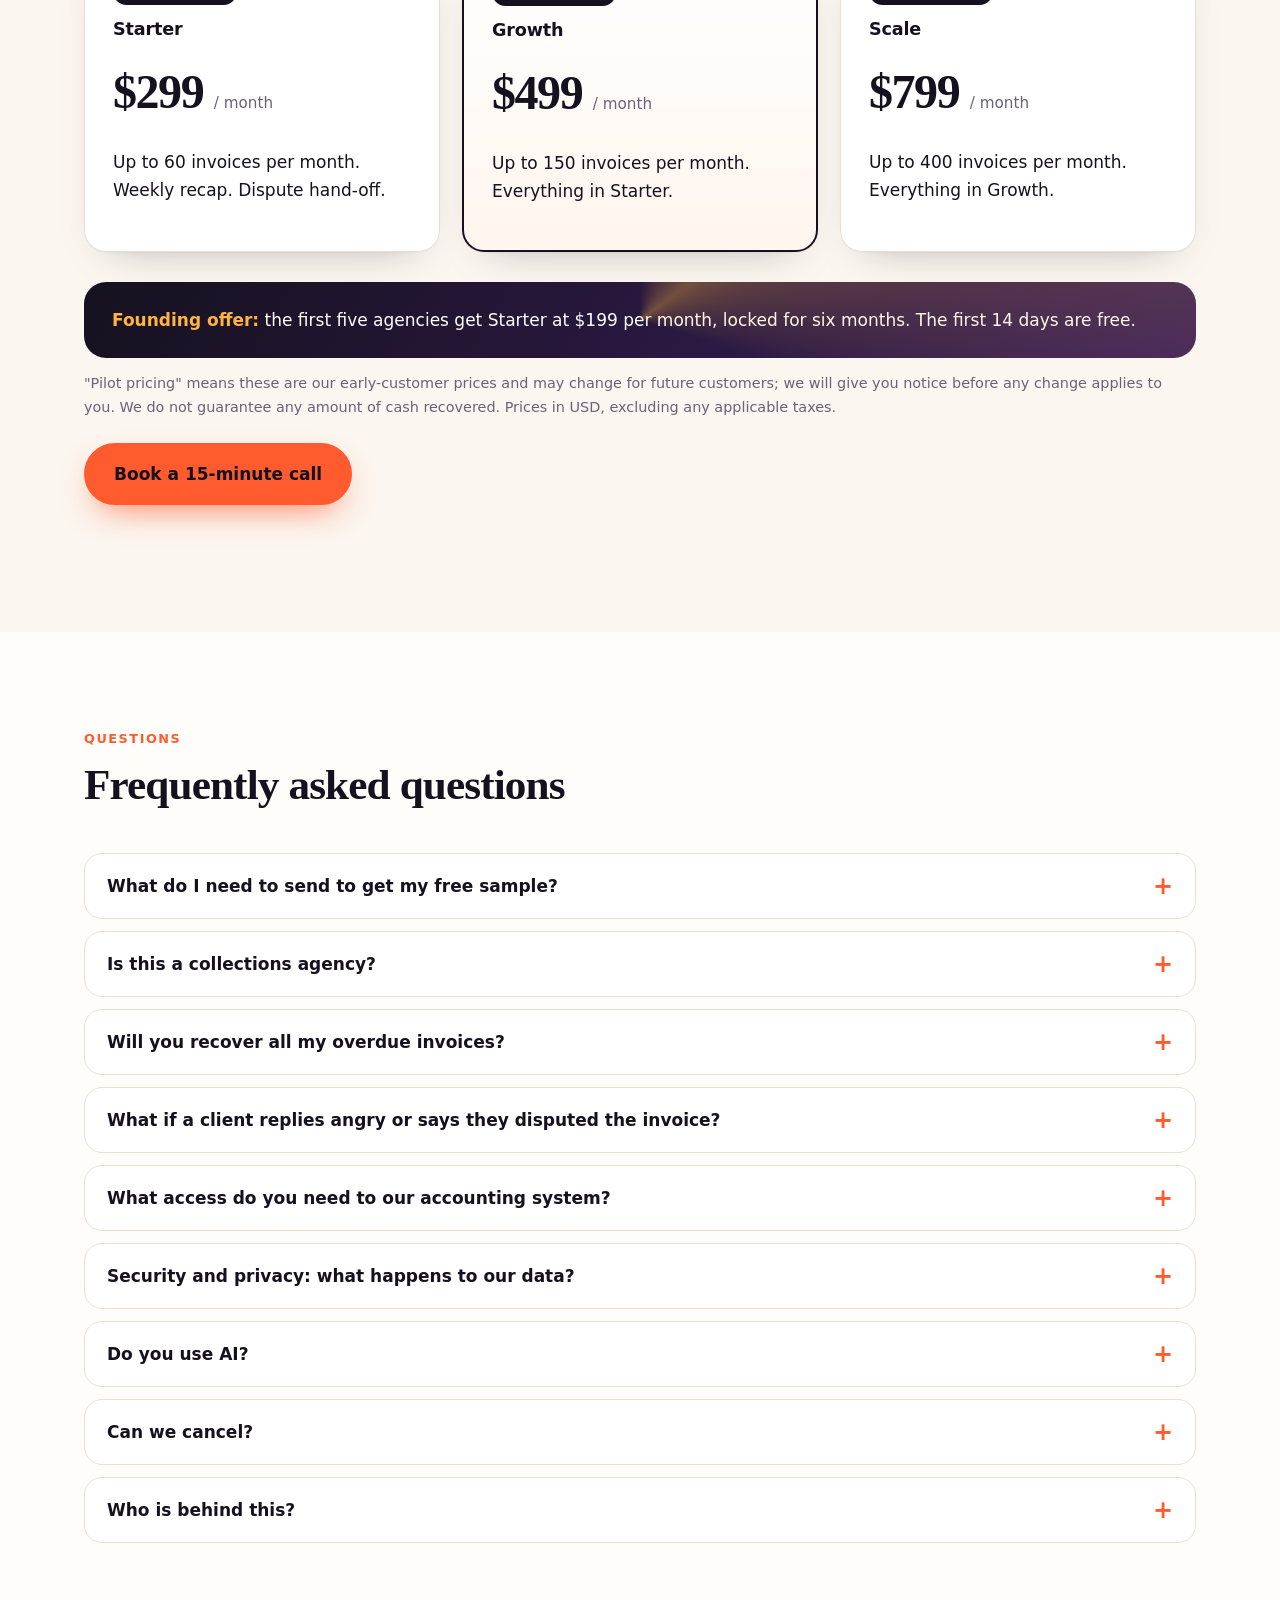
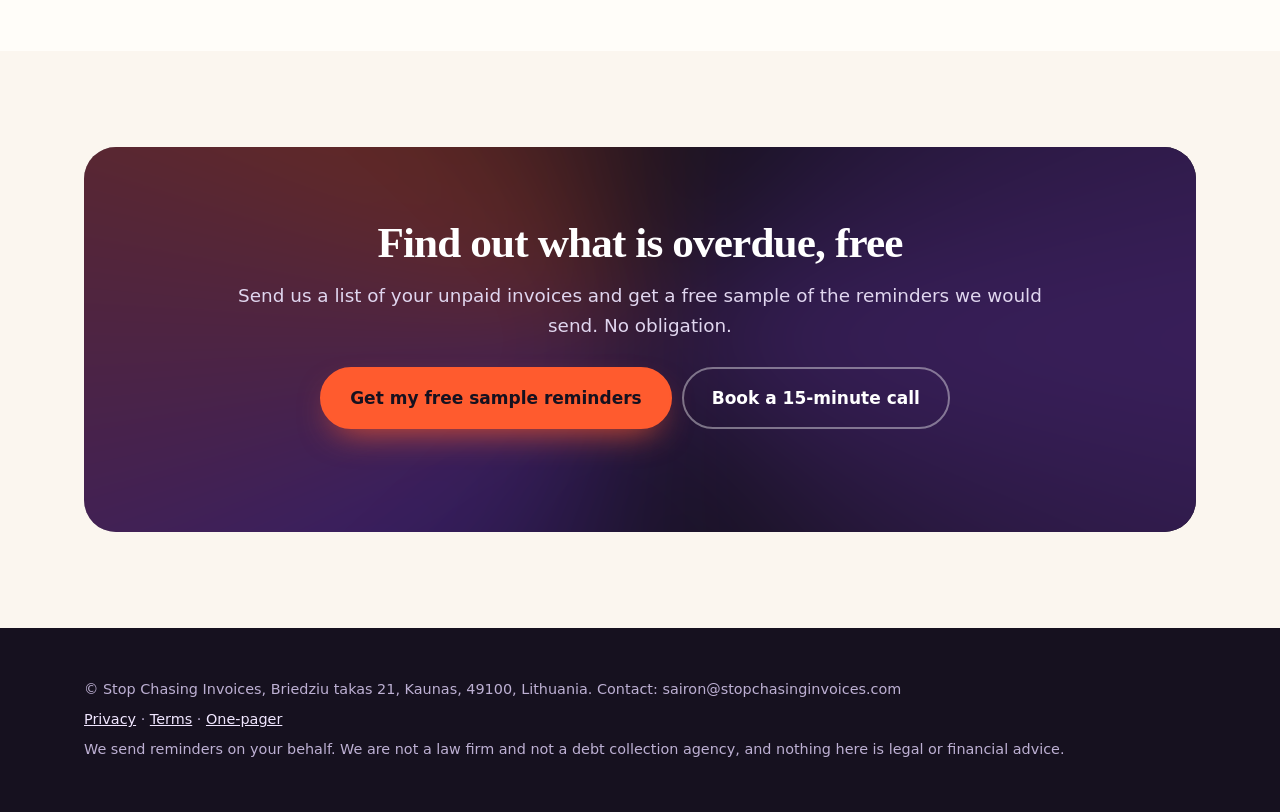
==== commit 4b1c094e: "Add vendor-reported pre-due reminder range" ====
--- a/index.html
+++ b/index.html
@@ -110,6 +110,7 @@
 <div class="card rv"><div class="price">~9 days</div><h3>is how late the average small business is paid</h3><p>Xero's US data puts the average small-business invoice at about 9 days late. That is the gap steady follow-up goes after. <a href="https://www.xero.com/us/guides/late-payment-small-business/">Source: Xero</a></p></div>
 <div class="card rv" style="--d:.1s"><div class="price">10 days</div><h3>average cut in days sales outstanding</h3><p>Chaser, a reminder-software company, reports its small and mid-sized business customers reduced days sales outstanding by an average of 10 days in 2023. <a href="https://www.chaserhq.com/blog/a-year-in-review-chasers-impact-on-businesses-in-2023">Source: Chaser</a></p></div>
 <div class="card rv" style="--d:.2s"><div class="price">+25 pts</div><h3>more likely to pay within seven weeks</h3><p>In a randomised field trial with the Australian Tax Office, a reminder letter raised the chance that an overdue business tax debt was paid within seven weeks by about 25 percentage points. This was tax debt, not invoices. <a href="https://www.austaxpolicy.com/nudging-businesses-pay-taxes-timing-matter/">Source: Australian Tax Policy</a></p></div>
+<div class="card rv" style="--d:.3s"><div class="price">25-44%</div><h3>fewer late payments, as vendors report</h3><p>Reminder-software vendors report that adding a reminder before the due date cuts late payments by roughly a quarter to nearly half. These are vendor claims, not independent studies, and your results will depend on your clients. <a href="https://glassjar.co/blog/3-day-pre-due-alert-cuts-late-invoice-payments-by-38.php">Example: GlassJar</a></p></div>
 </div>
 </div></section>
 
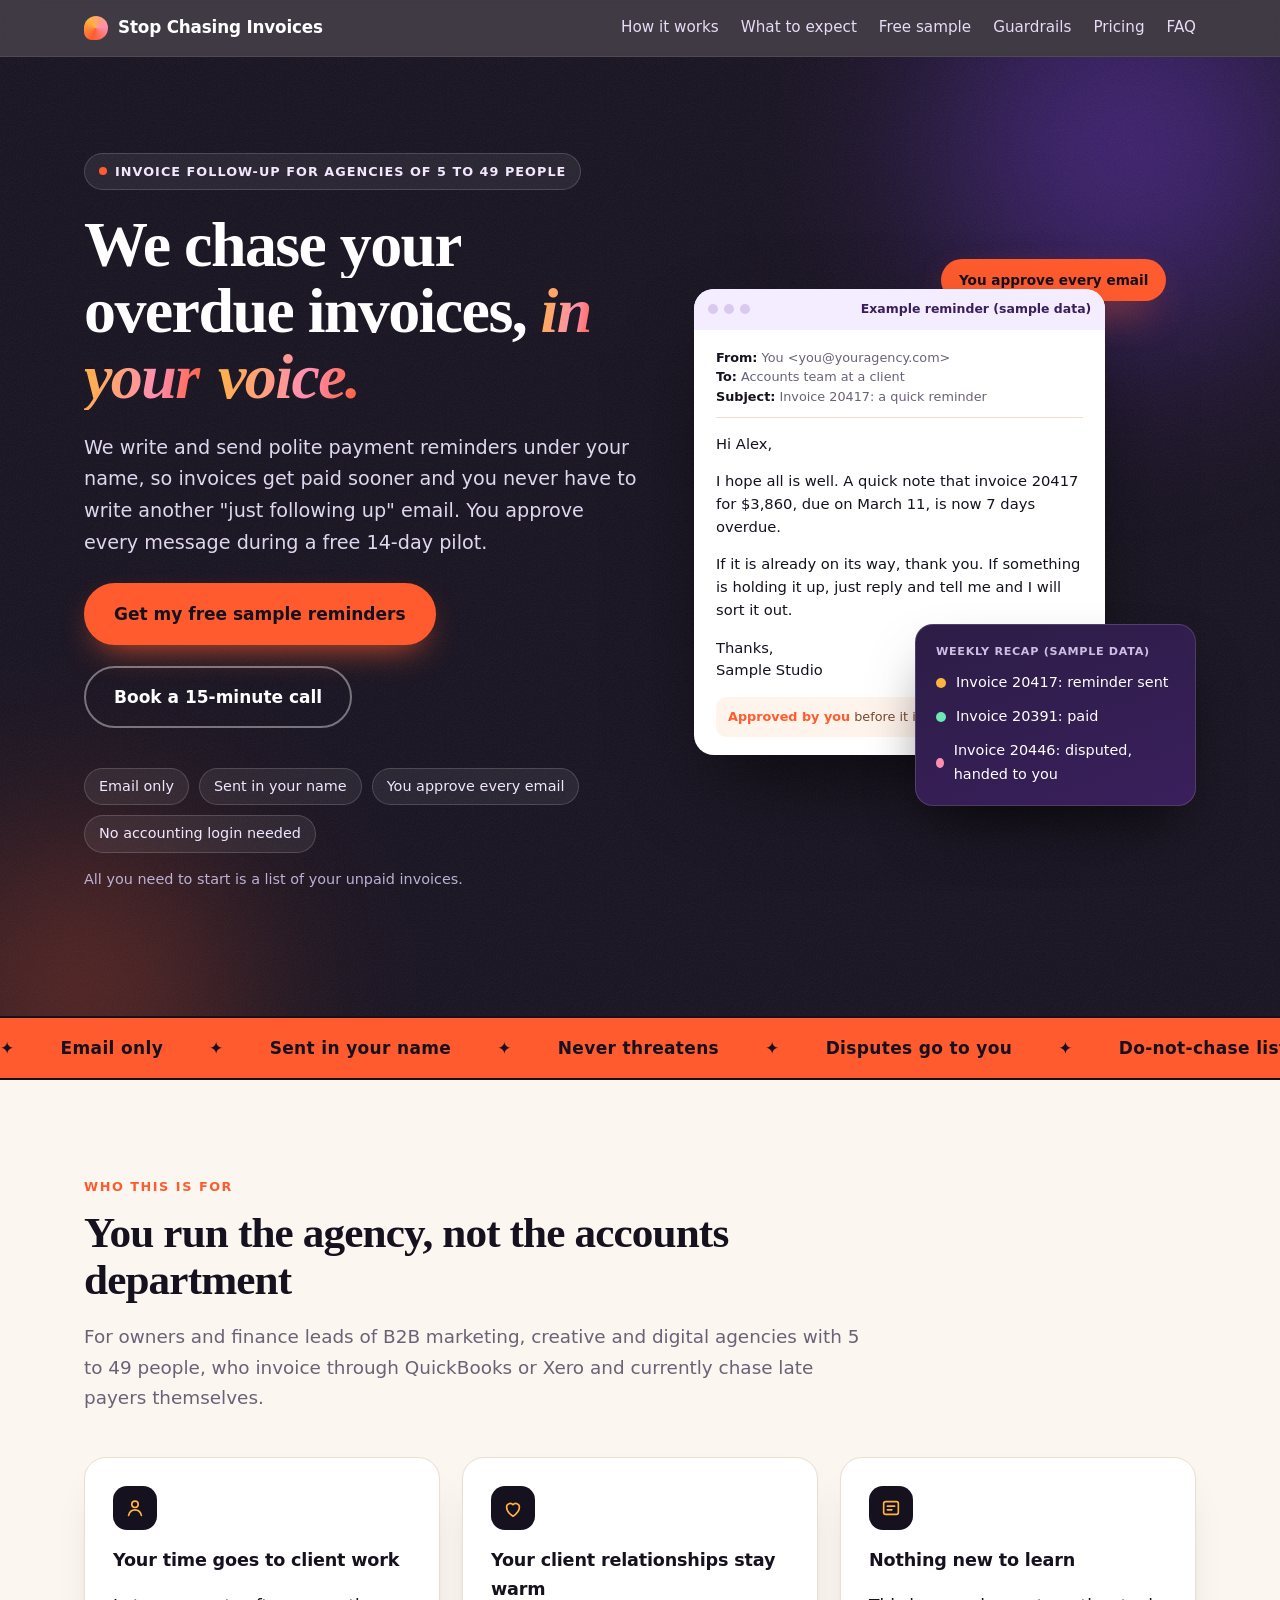
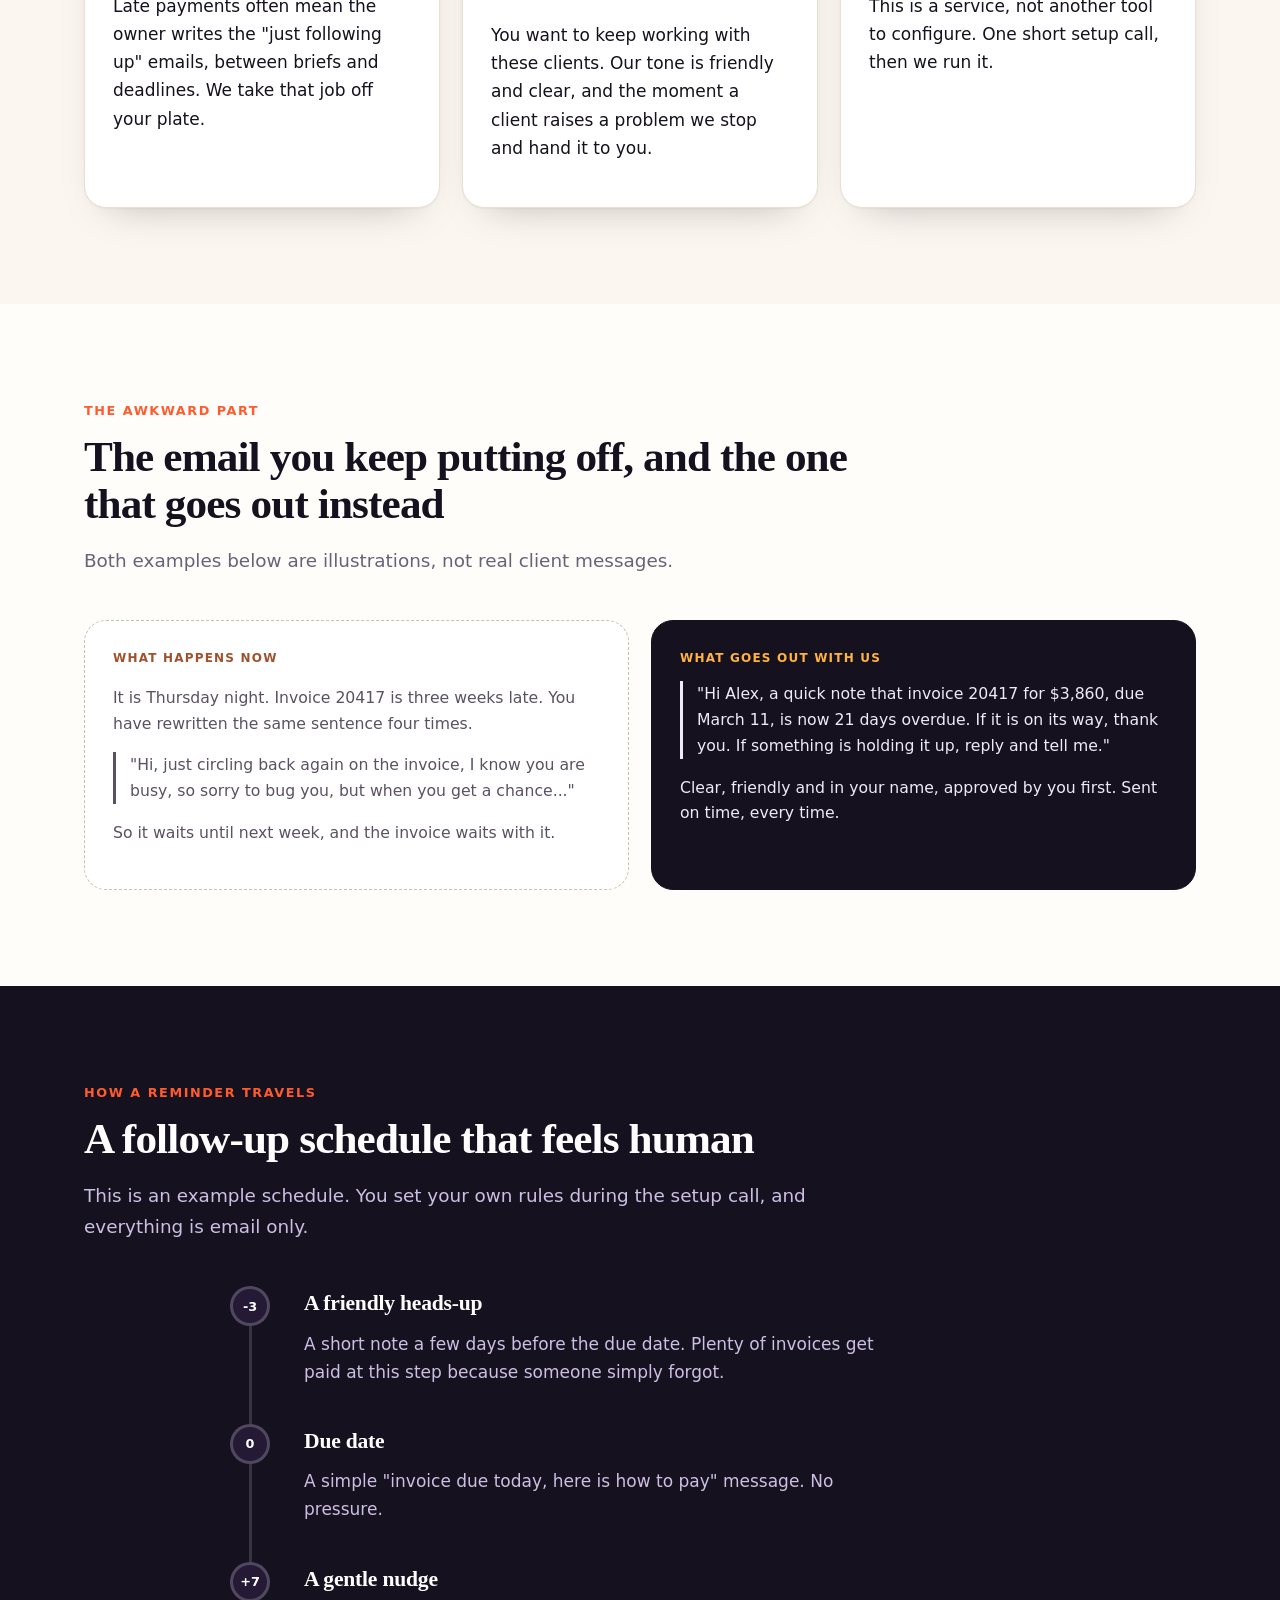
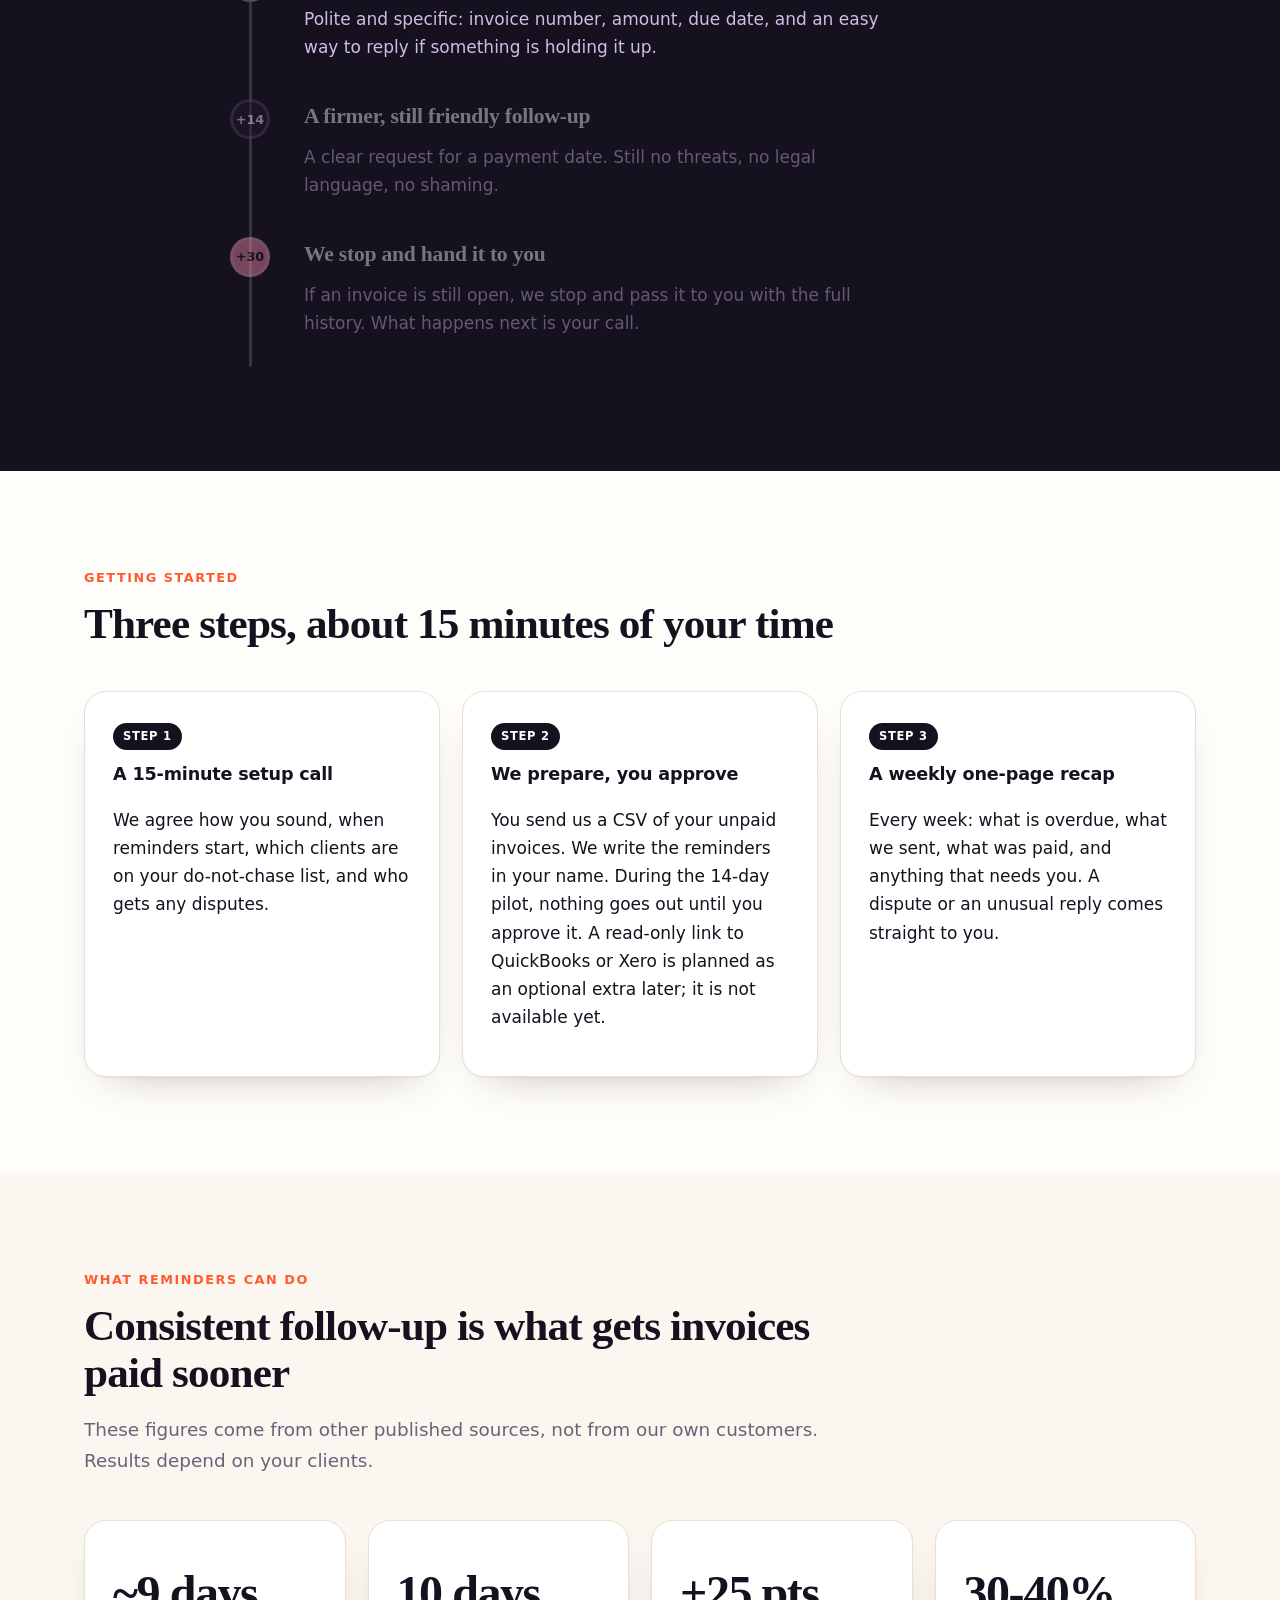
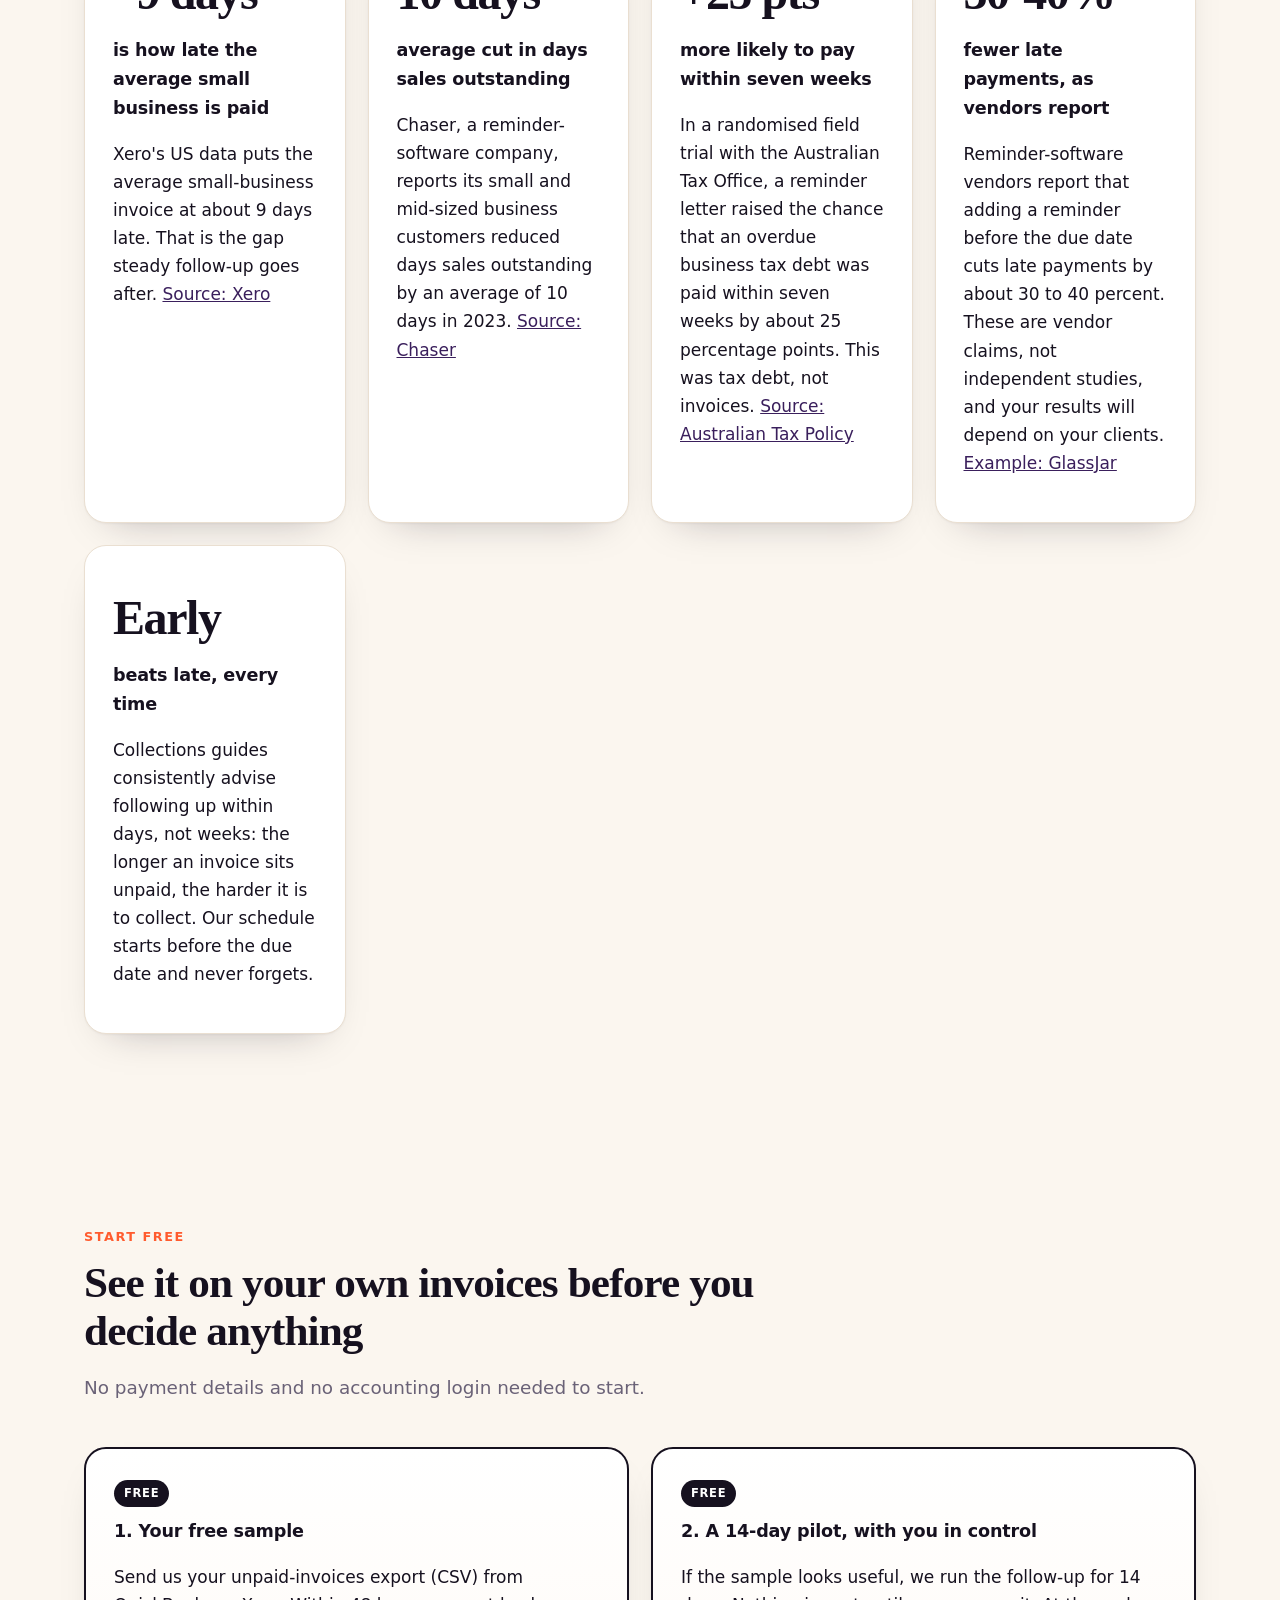
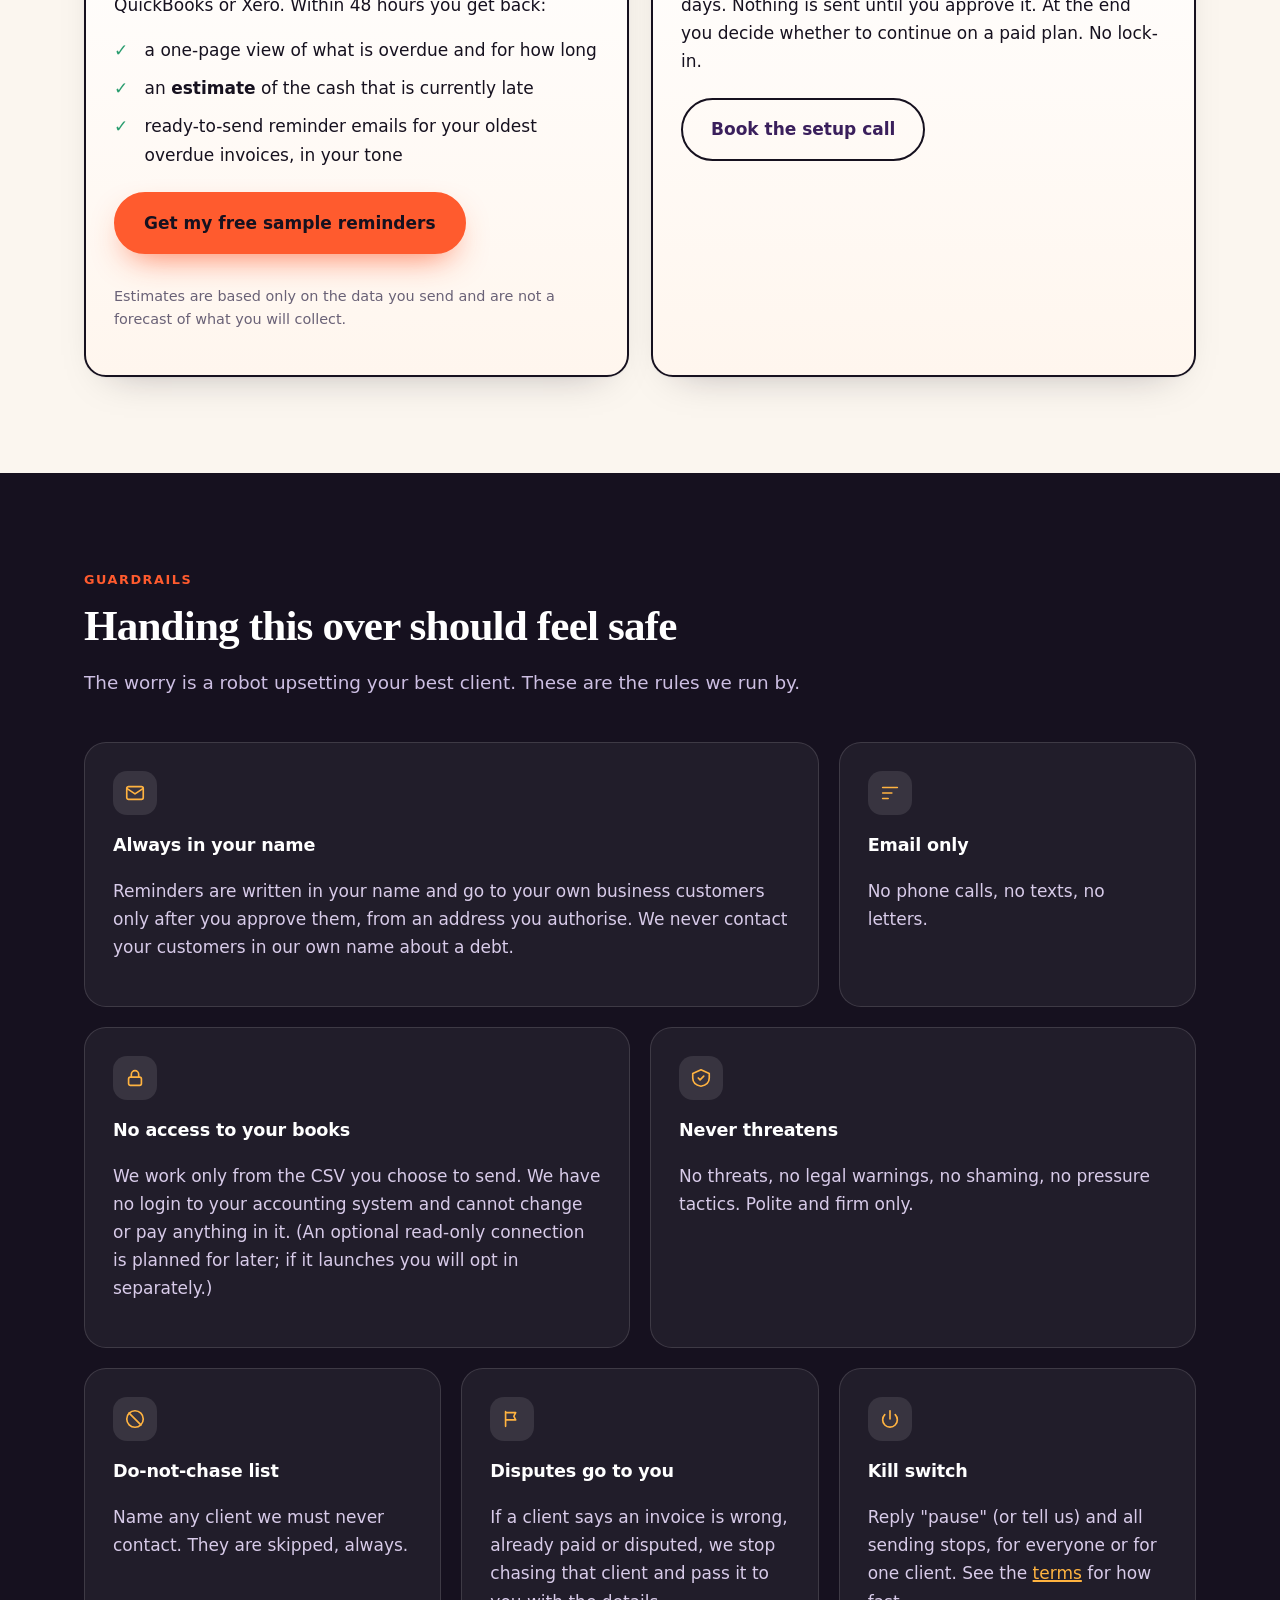
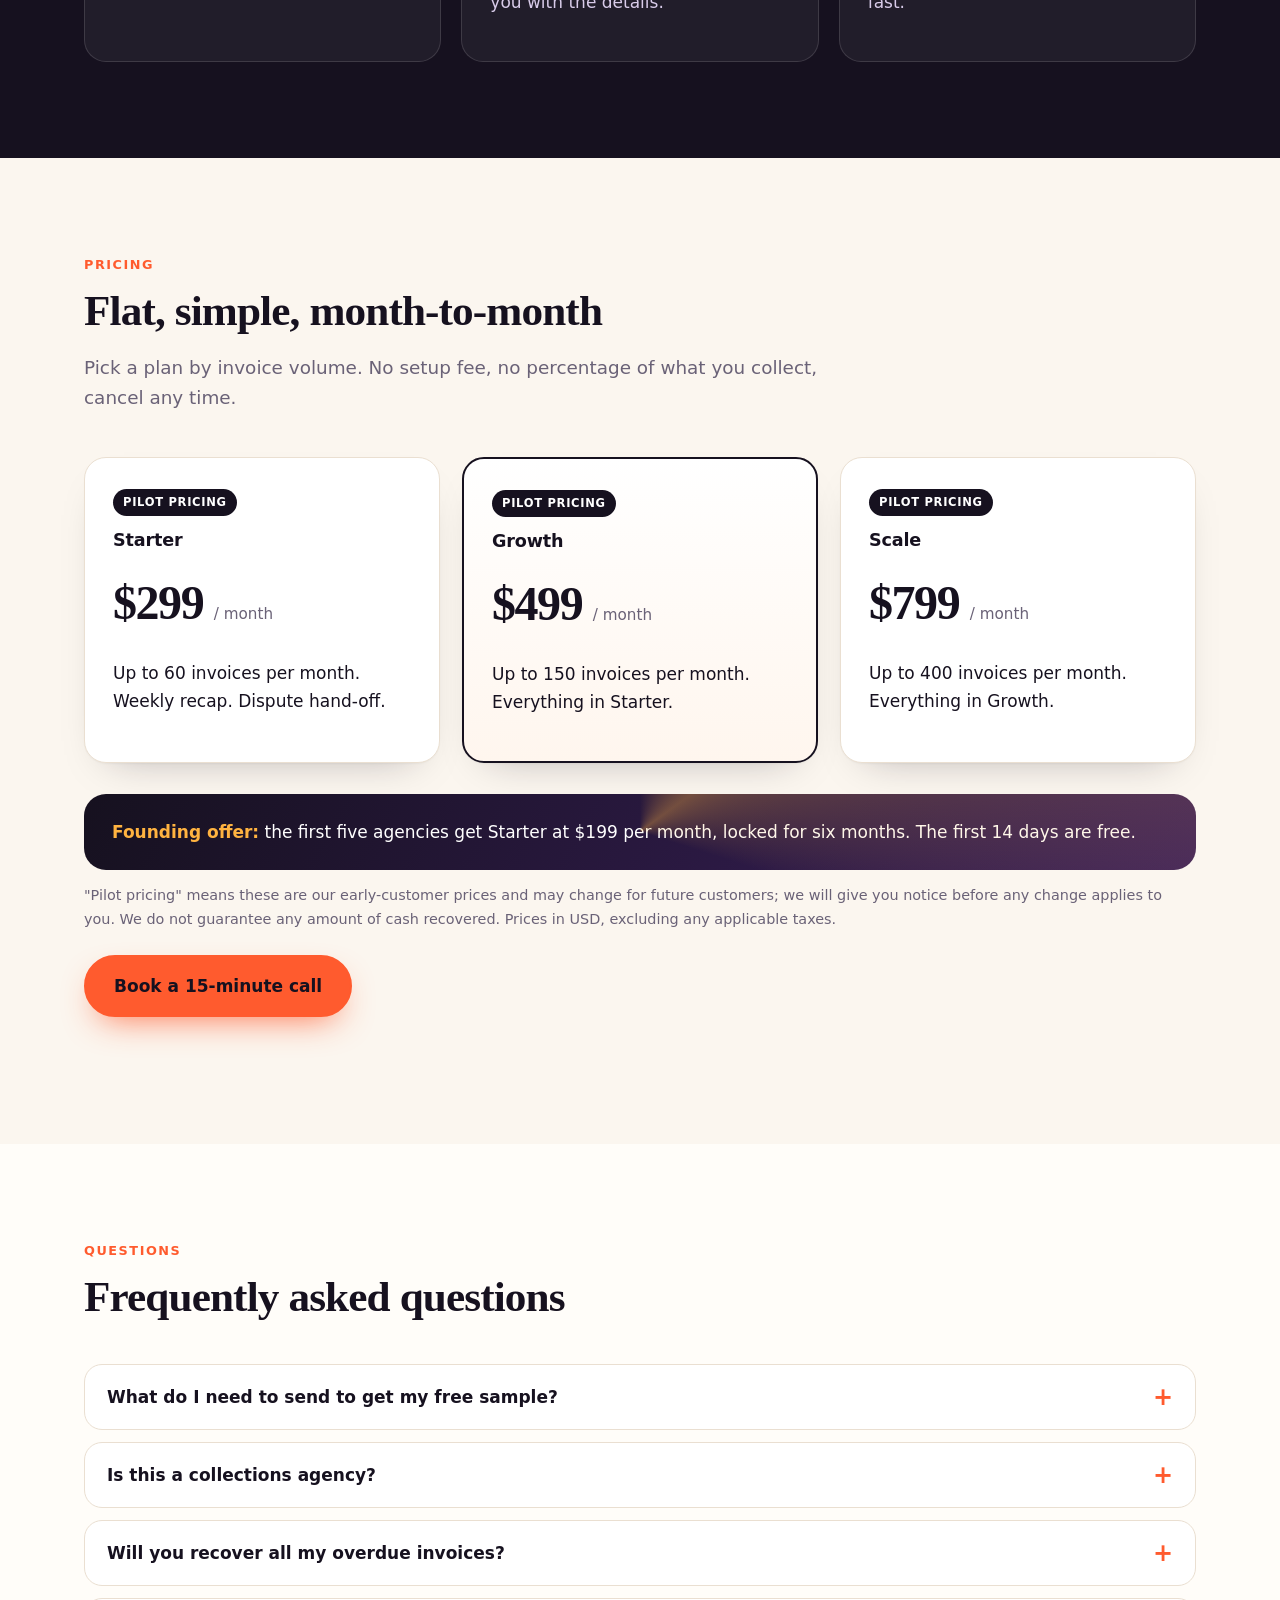
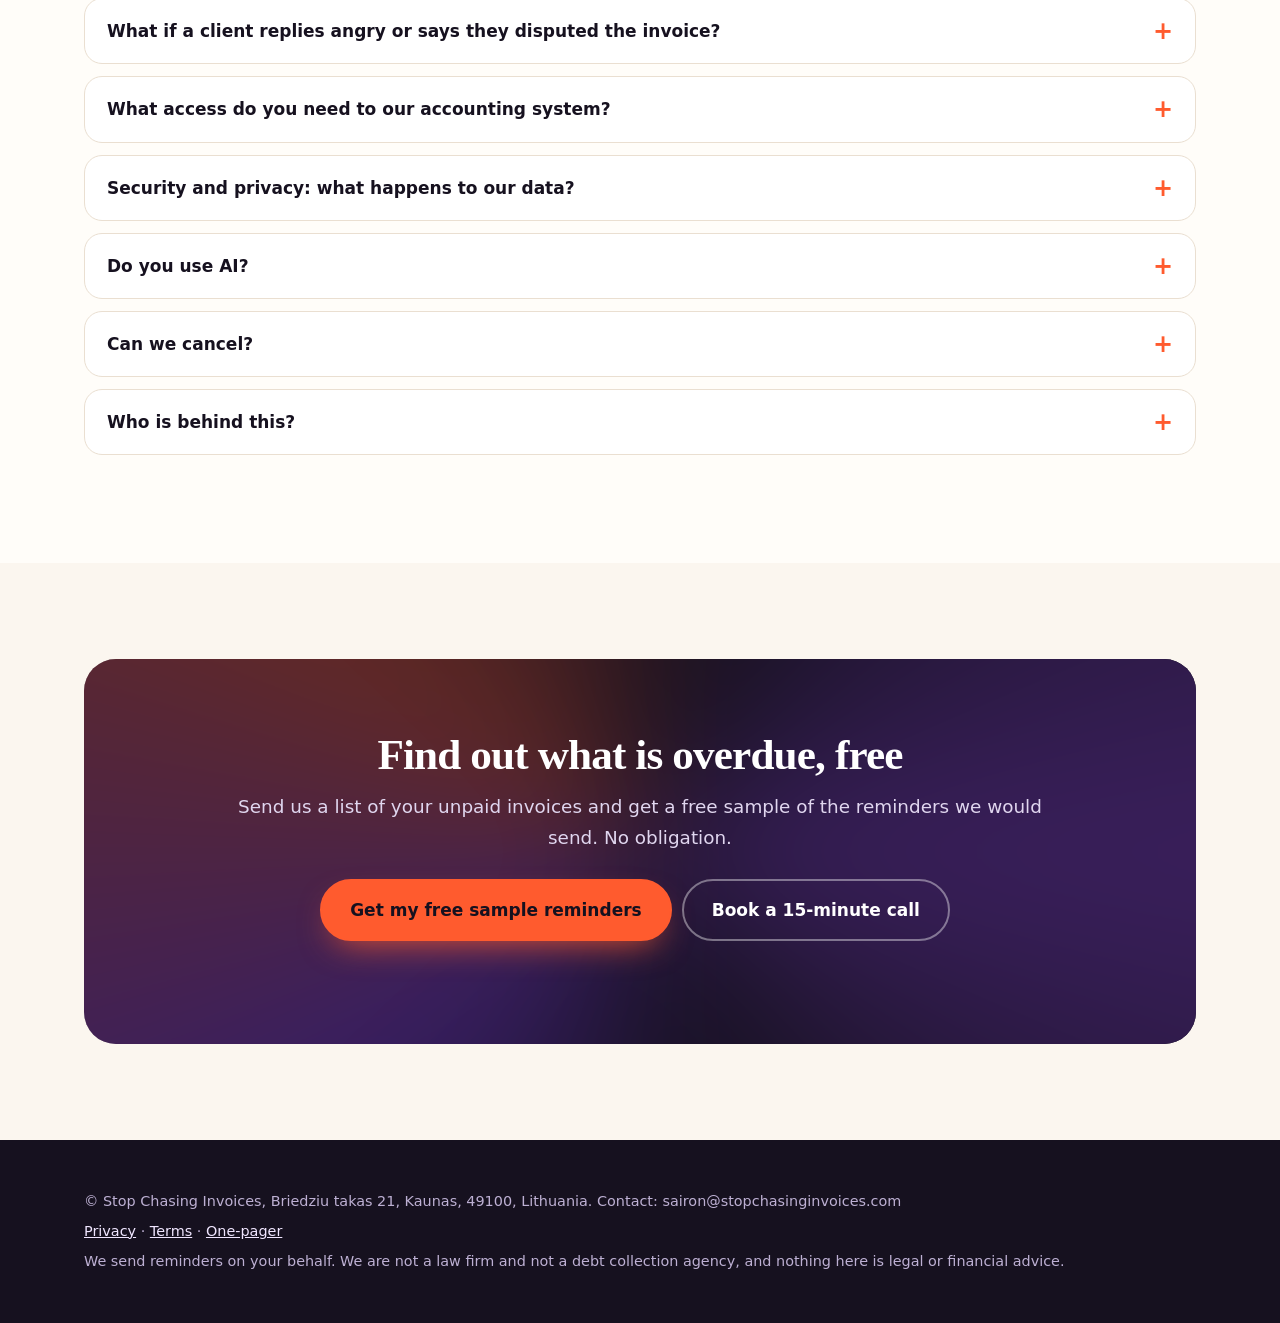
==== commit 47952e27: "Pre-due claim: 30-40% as vendor-reported; add early follow-up card" ====
--- a/index.html
+++ b/index.html
@@ -110,7 +110,8 @@
 <div class="card rv"><div class="price">~9 days</div><h3>is how late the average small business is paid</h3><p>Xero's US data puts the average small-business invoice at about 9 days late. That is the gap steady follow-up goes after. <a href="https://www.xero.com/us/guides/late-payment-small-business/">Source: Xero</a></p></div>
 <div class="card rv" style="--d:.1s"><div class="price">10 days</div><h3>average cut in days sales outstanding</h3><p>Chaser, a reminder-software company, reports its small and mid-sized business customers reduced days sales outstanding by an average of 10 days in 2023. <a href="https://www.chaserhq.com/blog/a-year-in-review-chasers-impact-on-businesses-in-2023">Source: Chaser</a></p></div>
 <div class="card rv" style="--d:.2s"><div class="price">+25 pts</div><h3>more likely to pay within seven weeks</h3><p>In a randomised field trial with the Australian Tax Office, a reminder letter raised the chance that an overdue business tax debt was paid within seven weeks by about 25 percentage points. This was tax debt, not invoices. <a href="https://www.austaxpolicy.com/nudging-businesses-pay-taxes-timing-matter/">Source: Australian Tax Policy</a></p></div>
-<div class="card rv" style="--d:.3s"><div class="price">25-44%</div><h3>fewer late payments, as vendors report</h3><p>Reminder-software vendors report that adding a reminder before the due date cuts late payments by roughly a quarter to nearly half. These are vendor claims, not independent studies, and your results will depend on your clients. <a href="https://glassjar.co/blog/3-day-pre-due-alert-cuts-late-invoice-payments-by-38.php">Example: GlassJar</a></p></div>
+<div class="card rv" style="--d:.3s"><div class="price">30-40%</div><h3>fewer late payments, as vendors report</h3><p>Reminder-software vendors report that adding a reminder before the due date cuts late payments by about 30 to 40 percent. These are vendor claims, not independent studies, and your results will depend on your clients. <a href="https://glassjar.co/blog/3-day-pre-due-alert-cuts-late-invoice-payments-by-38.php">Example: GlassJar</a></p></div>
+<div class="card rv" style="--d:.4s"><div class="price">Early</div><h3>beats late, every time</h3><p>Collections guides consistently advise following up within days, not weeks: the longer an invoice sits unpaid, the harder it is to collect. Our schedule starts before the due date and never forgets.</p></div>
 </div>
 </div></section>
 
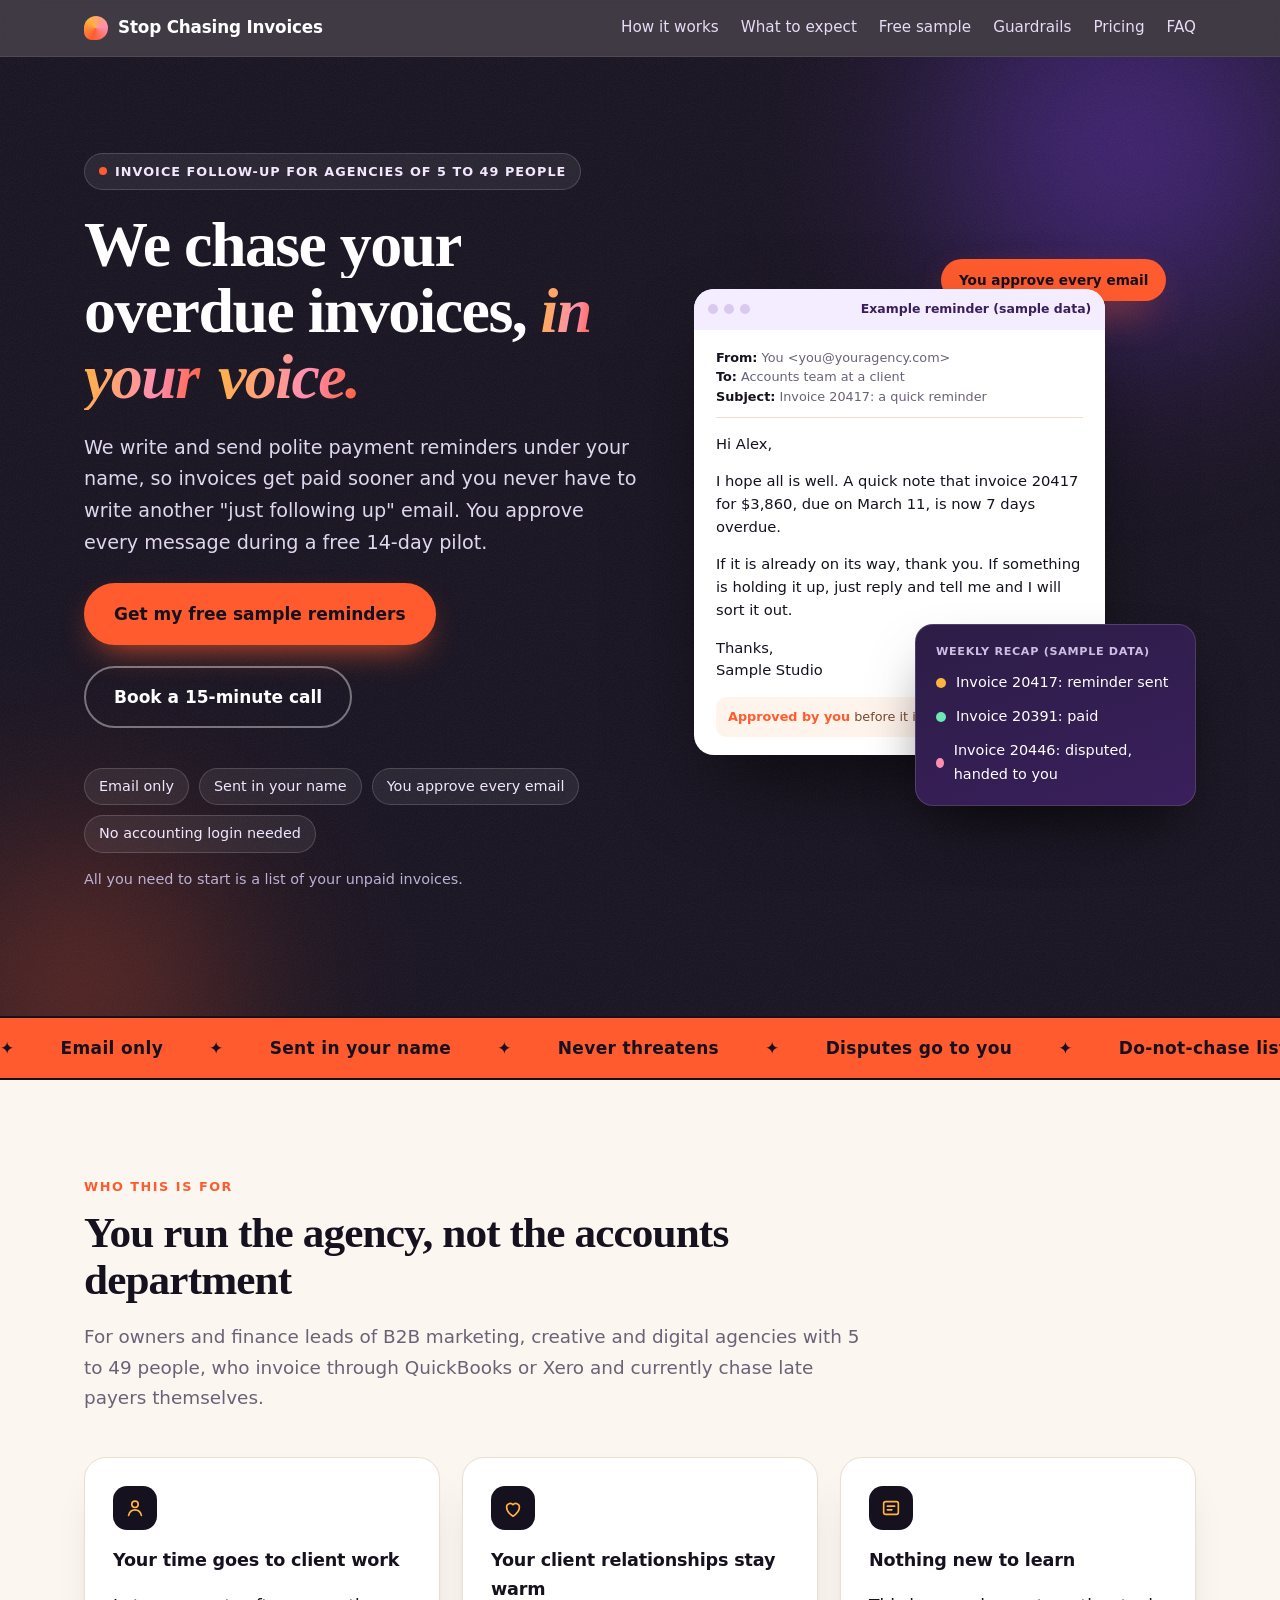
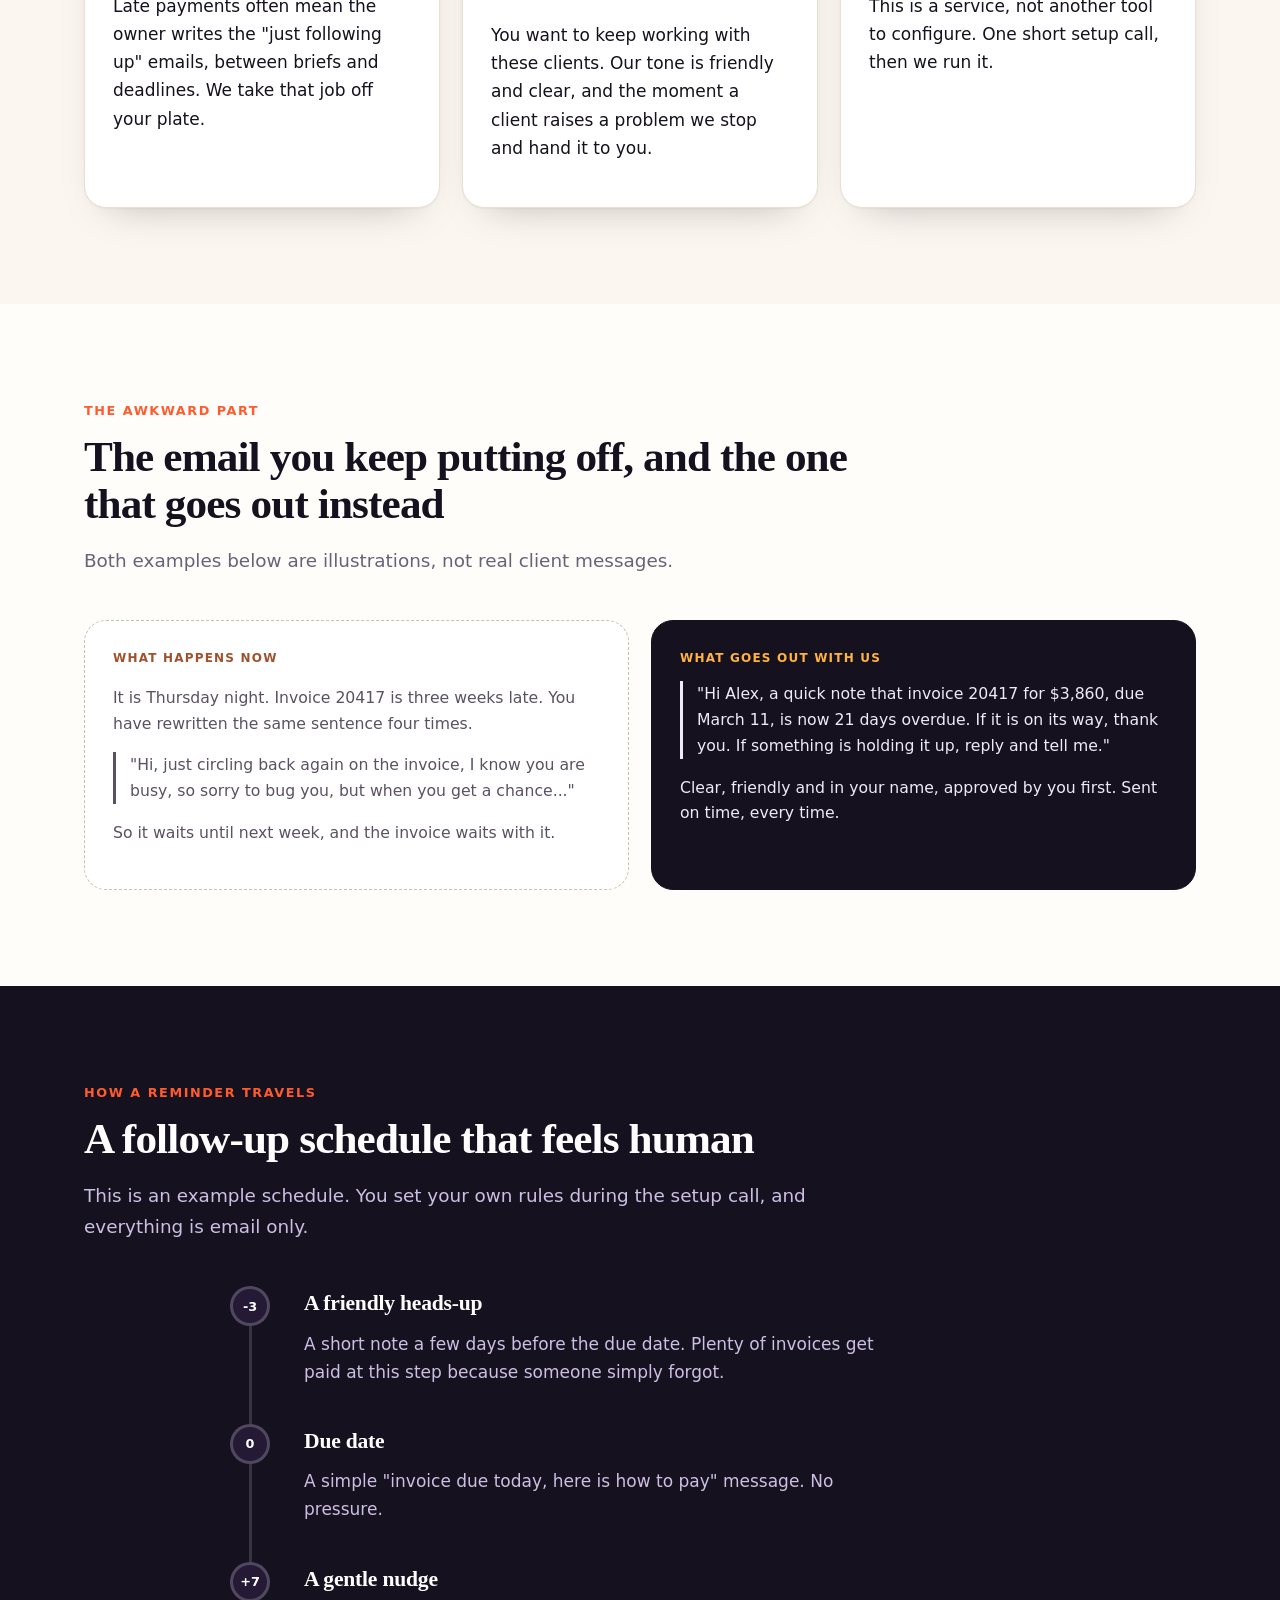
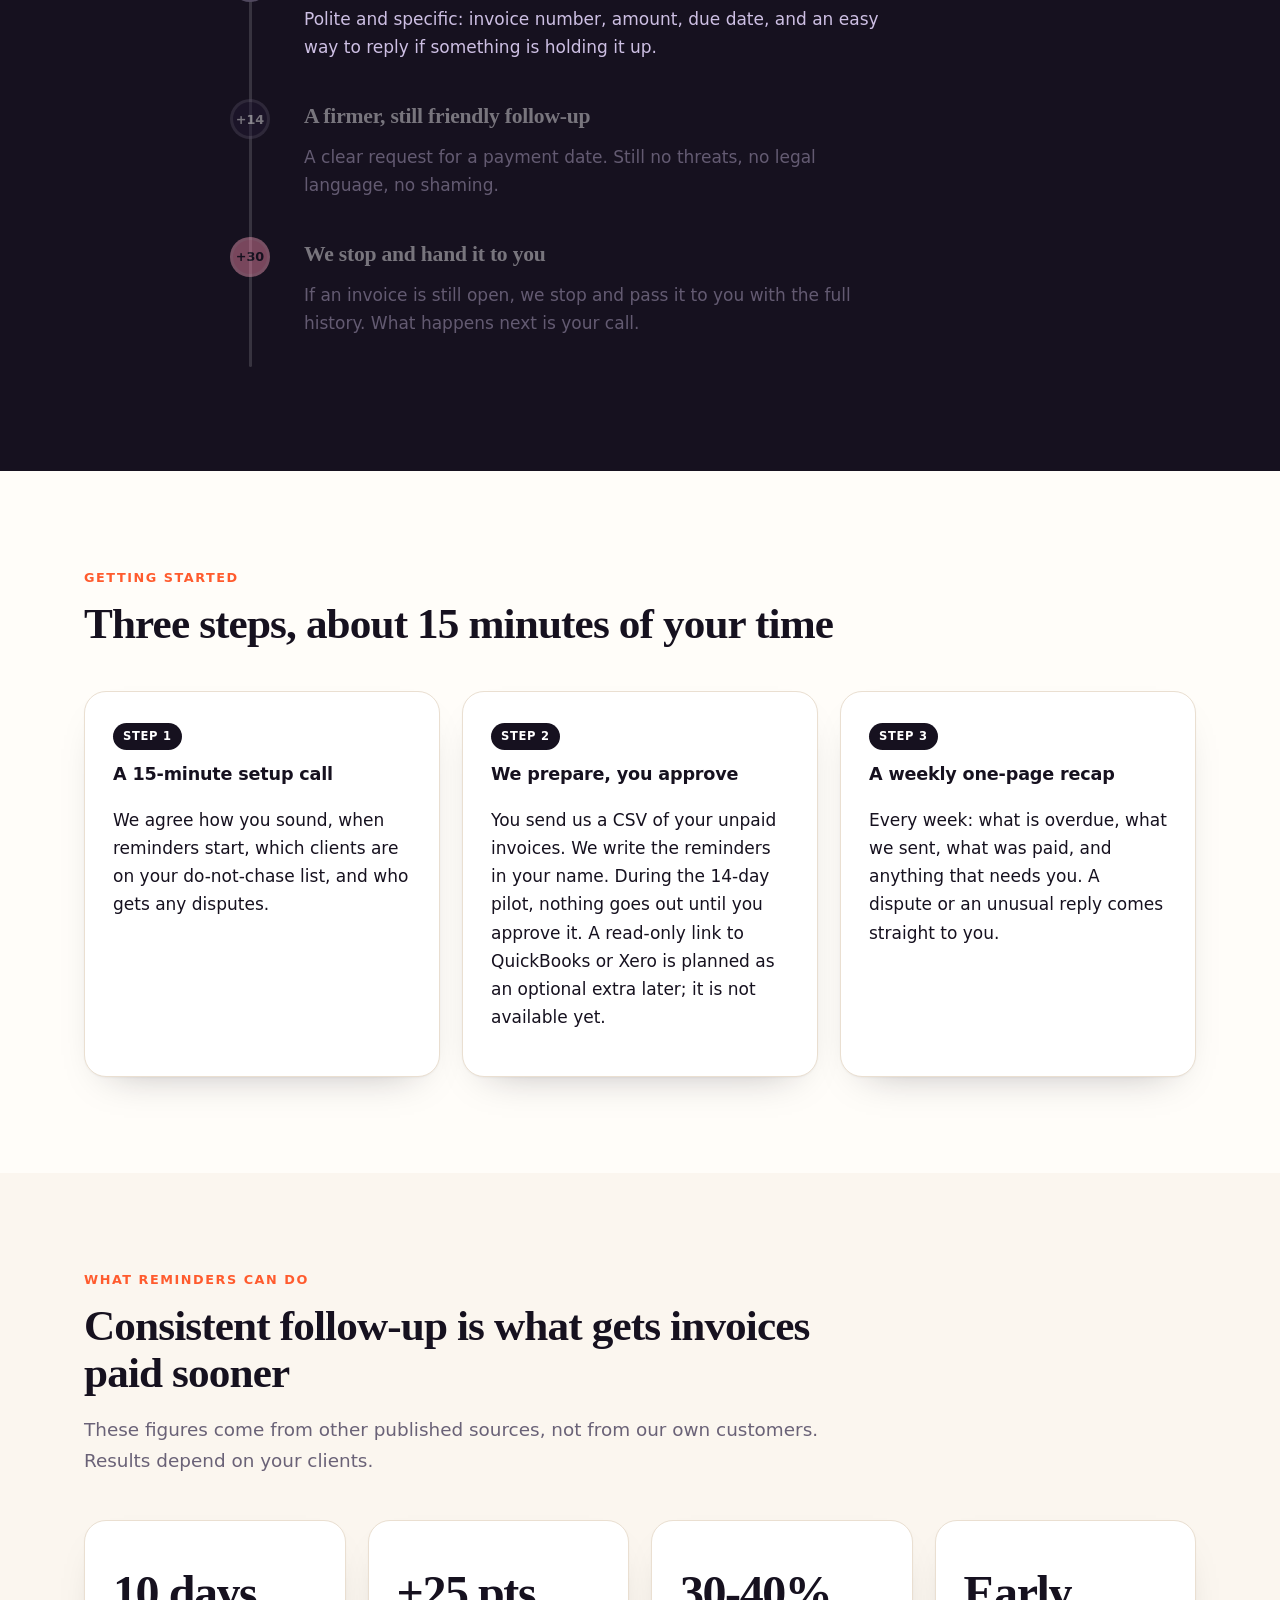
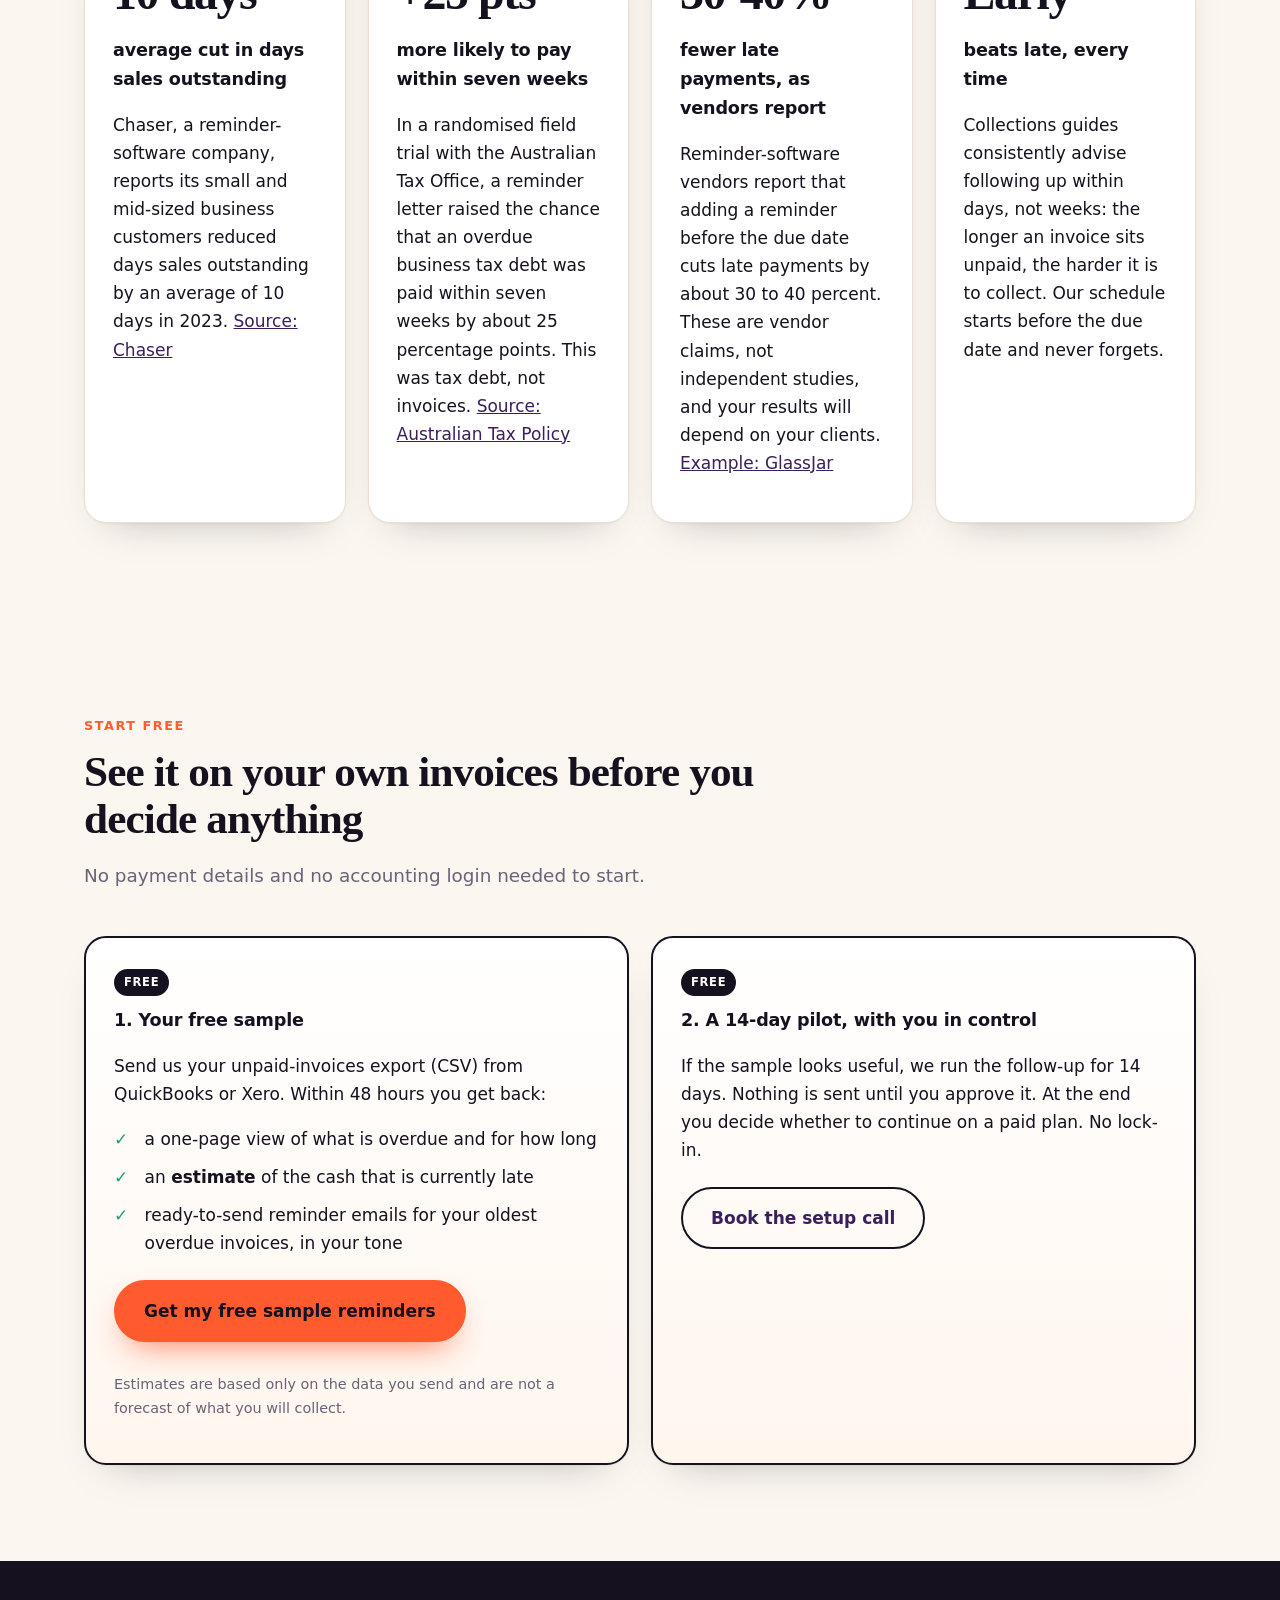
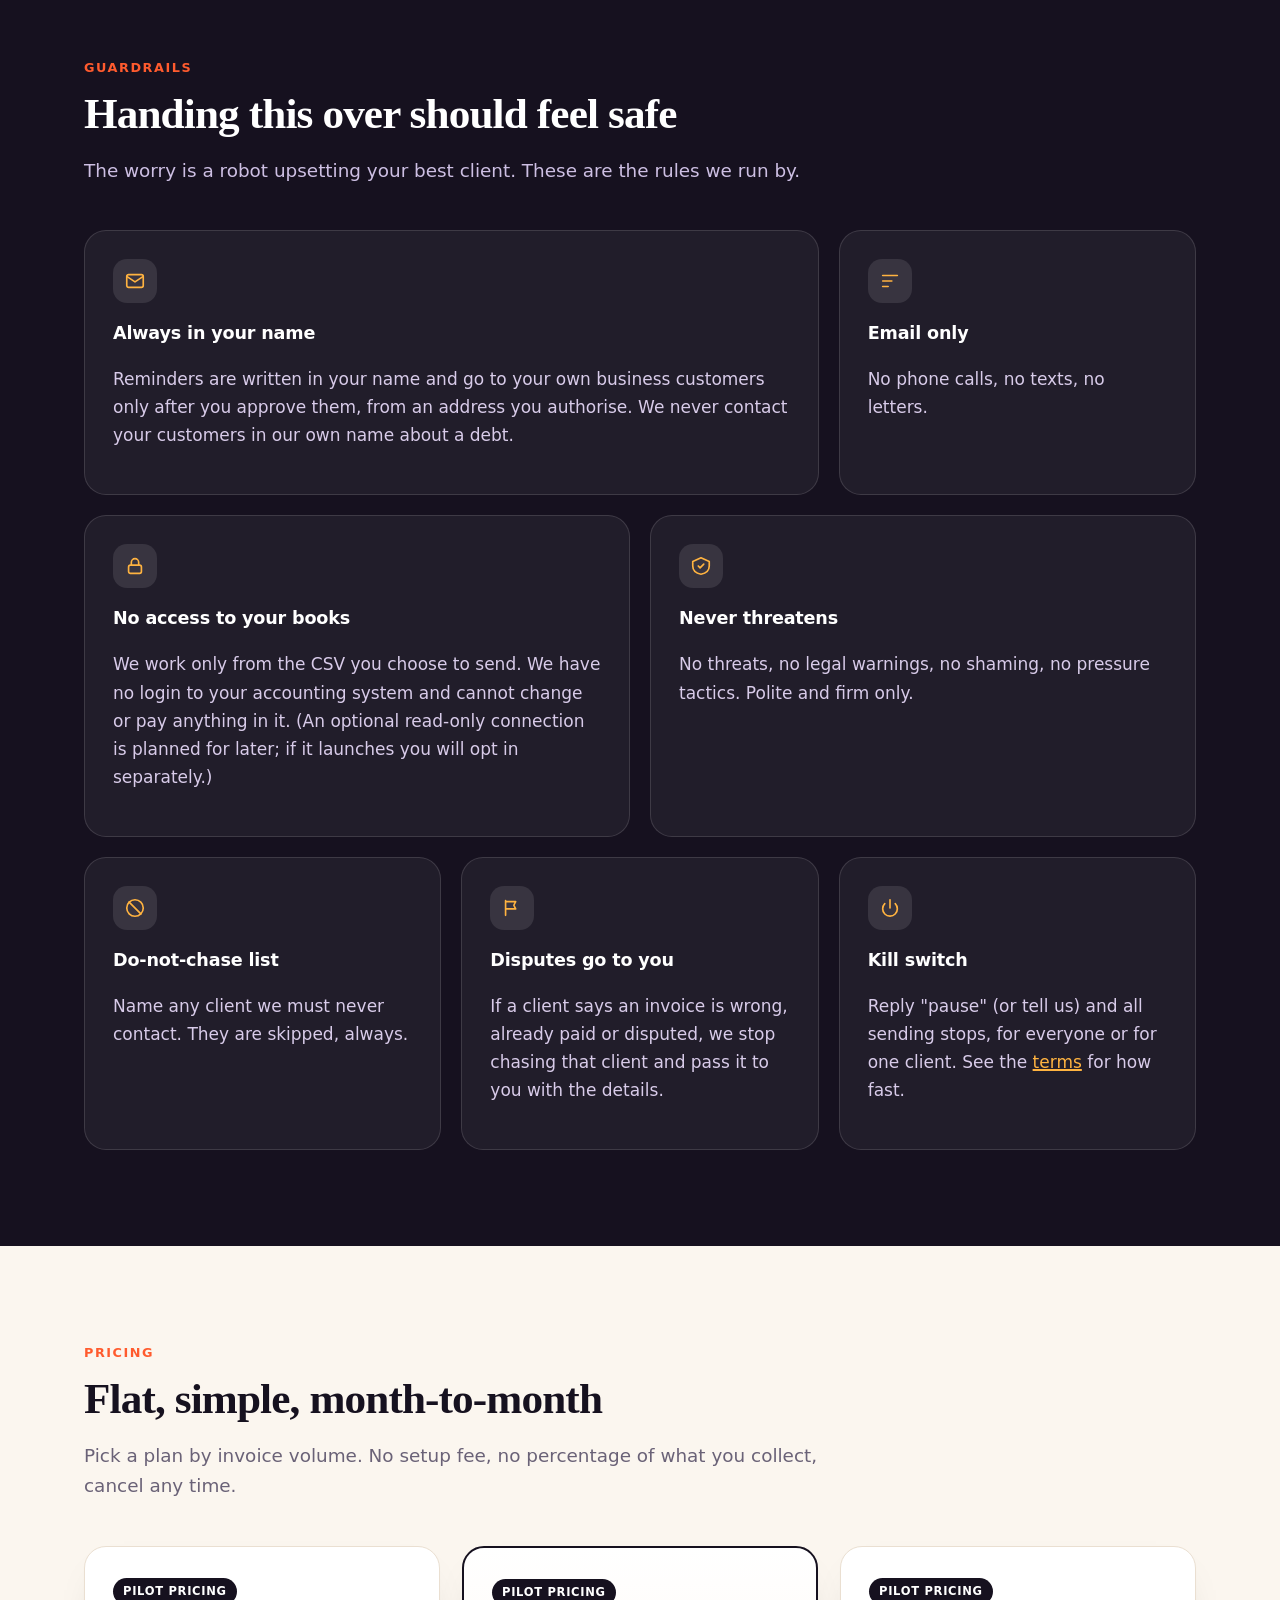
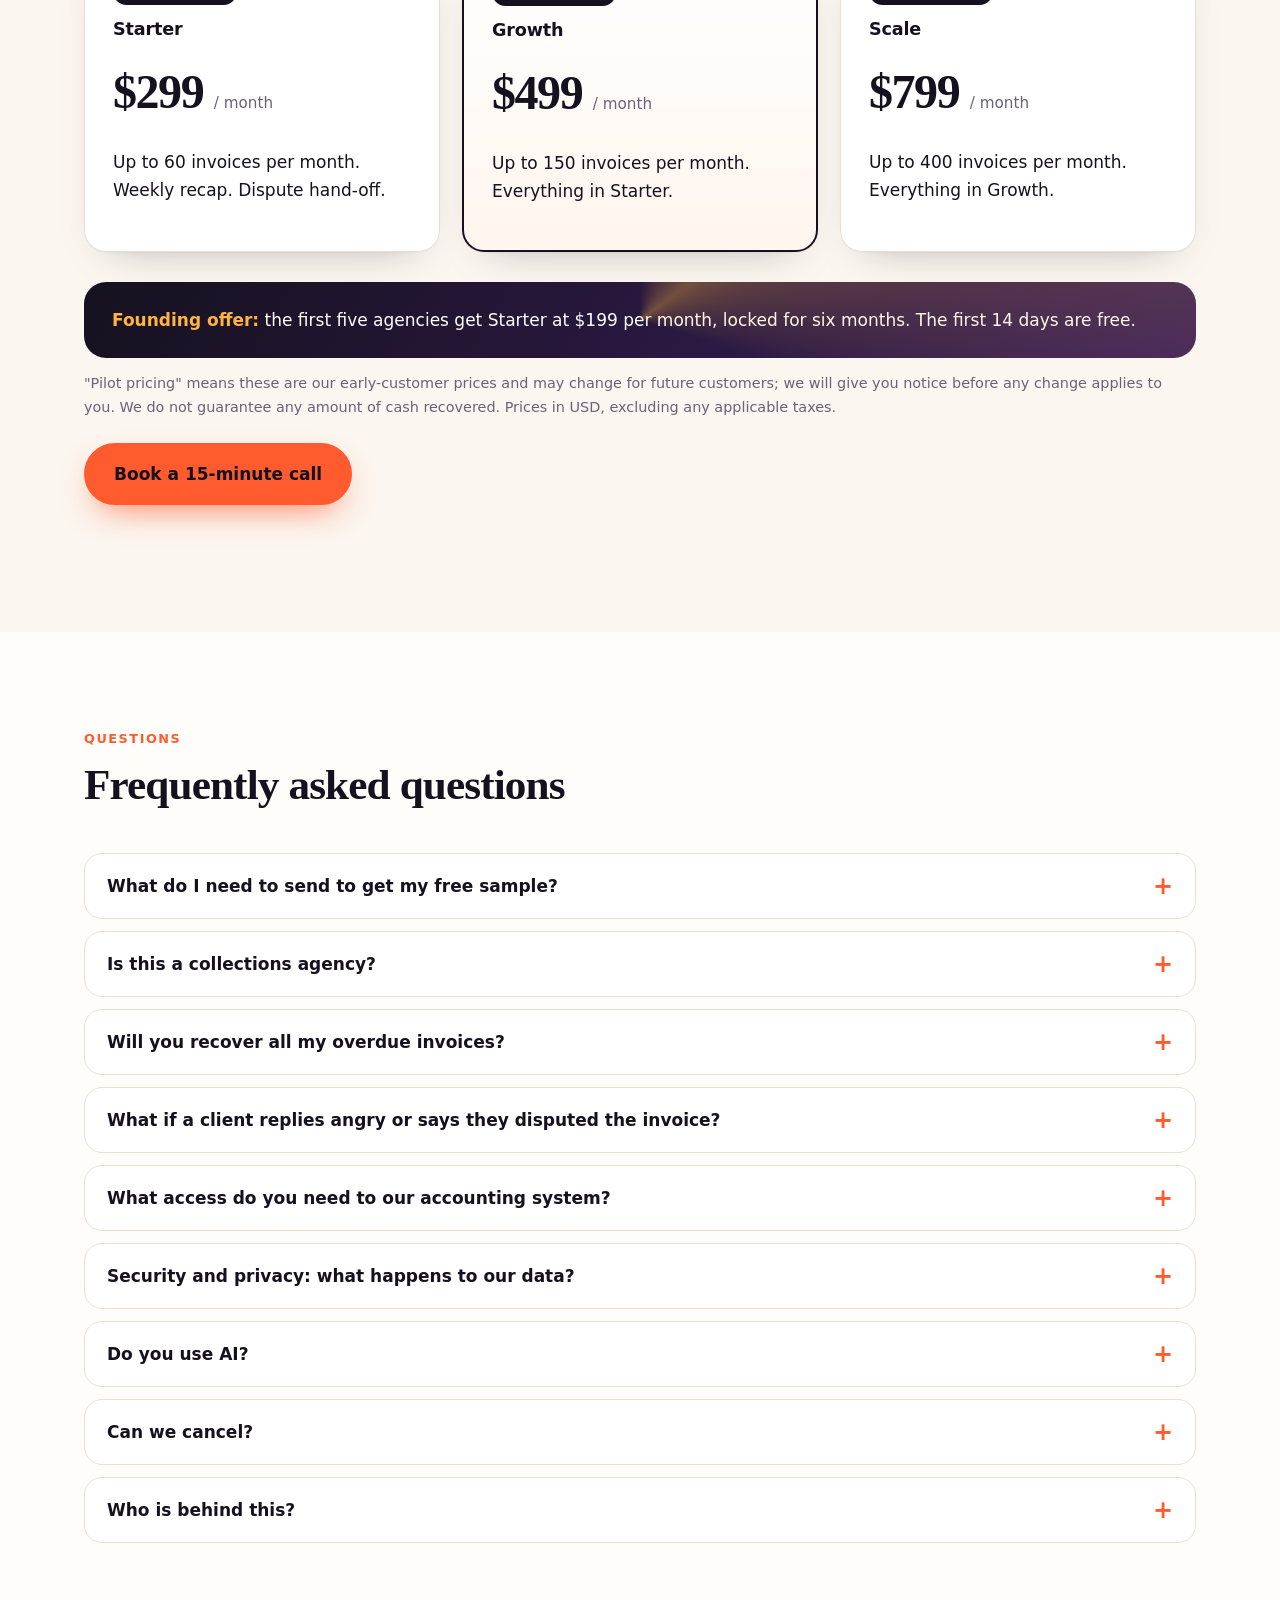
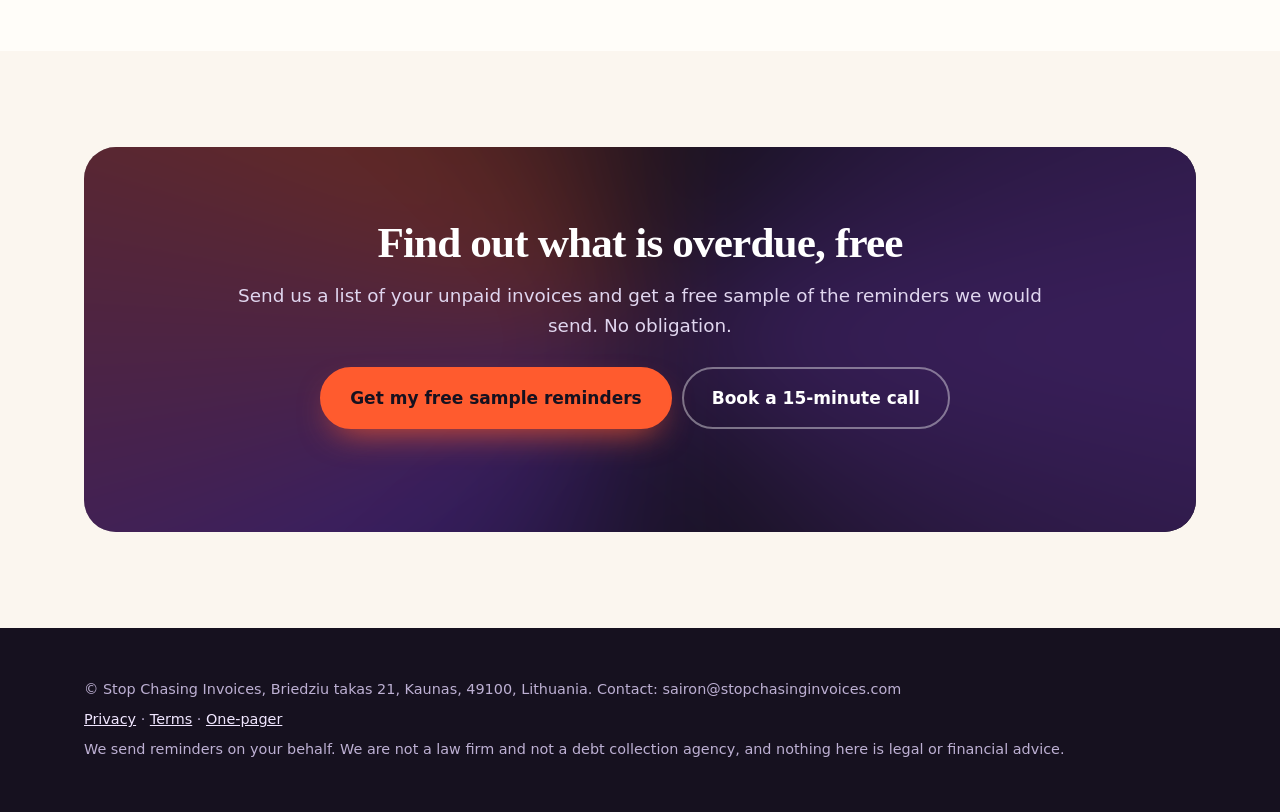
==== commit e4533a8b: "Home link to site root, canonical URL, four result blocks" ====
--- a/index.html
+++ b/index.html
@@ -7,13 +7,14 @@
 <title>Get paid sooner without the awkward emails | Stop Chasing Invoices</title>
 <meta name="description" content="We write and send polite payment reminders in your agency's name, so overdue invoices get paid sooner. Free sample reminders for your oldest overdue invoices, then a free 14-day pilot where you approve every email.">
 <script>document.documentElement.className+=' js';</script>
+<link rel="canonical" href="https://stopchasinginvoices.com/">
 <link rel="stylesheet" href="style.css">
 </head>
 <body>
 <div id="progress" aria-hidden="true"></div>
 <a class="skip" href="#main">Skip to content</a>
 <header class="top"><div class="wrap">
-<a class="brand" href="index.html">Stop Chasing Invoices</a>
+<a class="brand" href="/">Stop Chasing Invoices</a>
 <nav aria-label="Main">
 <a href="#how">How it works</a><a href="#expect">What to expect</a><a href="#audit">Free sample</a><a href="#guardrails">Guardrails</a><a href="#pricing">Pricing</a><a href="#faq">FAQ</a>
 </nav>
@@ -106,12 +107,11 @@
 <section id="expect"><div class="wrap">
 <div class="sec-head rv"><span class="kicker">What reminders can do</span><h2>Consistent follow-up is what gets invoices paid sooner</h2>
 <p class="lede">These figures come from other published sources, not from our own customers. Results depend on your clients.</p></div>
-<div class="grid">
-<div class="card rv"><div class="price">~9 days</div><h3>is how late the average small business is paid</h3><p>Xero's US data puts the average small-business invoice at about 9 days late. That is the gap steady follow-up goes after. <a href="https://www.xero.com/us/guides/late-payment-small-business/">Source: Xero</a></p></div>
-<div class="card rv" style="--d:.1s"><div class="price">10 days</div><h3>average cut in days sales outstanding</h3><p>Chaser, a reminder-software company, reports its small and mid-sized business customers reduced days sales outstanding by an average of 10 days in 2023. <a href="https://www.chaserhq.com/blog/a-year-in-review-chasers-impact-on-businesses-in-2023">Source: Chaser</a></p></div>
-<div class="card rv" style="--d:.2s"><div class="price">+25 pts</div><h3>more likely to pay within seven weeks</h3><p>In a randomised field trial with the Australian Tax Office, a reminder letter raised the chance that an overdue business tax debt was paid within seven weeks by about 25 percentage points. This was tax debt, not invoices. <a href="https://www.austaxpolicy.com/nudging-businesses-pay-taxes-timing-matter/">Source: Australian Tax Policy</a></p></div>
-<div class="card rv" style="--d:.3s"><div class="price">30-40%</div><h3>fewer late payments, as vendors report</h3><p>Reminder-software vendors report that adding a reminder before the due date cuts late payments by about 30 to 40 percent. These are vendor claims, not independent studies, and your results will depend on your clients. <a href="https://glassjar.co/blog/3-day-pre-due-alert-cuts-late-invoice-payments-by-38.php">Example: GlassJar</a></p></div>
-<div class="card rv" style="--d:.4s"><div class="price">Early</div><h3>beats late, every time</h3><p>Collections guides consistently advise following up within days, not weeks: the longer an invoice sits unpaid, the harder it is to collect. Our schedule starts before the due date and never forgets.</p></div>
+<div class="grid four">
+<div class="card rv"><div class="price">10 days</div><h3>average cut in days sales outstanding</h3><p>Chaser, a reminder-software company, reports its small and mid-sized business customers reduced days sales outstanding by an average of 10 days in 2023. <a href="https://www.chaserhq.com/blog/a-year-in-review-chasers-impact-on-businesses-in-2023">Source: Chaser</a></p></div>
+<div class="card rv" style="--d:.1s"><div class="price">+25 pts</div><h3>more likely to pay within seven weeks</h3><p>In a randomised field trial with the Australian Tax Office, a reminder letter raised the chance that an overdue business tax debt was paid within seven weeks by about 25 percentage points. This was tax debt, not invoices. <a href="https://www.austaxpolicy.com/nudging-businesses-pay-taxes-timing-matter/">Source: Australian Tax Policy</a></p></div>
+<div class="card rv" style="--d:.2s"><div class="price">30-40%</div><h3>fewer late payments, as vendors report</h3><p>Reminder-software vendors report that adding a reminder before the due date cuts late payments by about 30 to 40 percent. These are vendor claims, not independent studies, and your results will depend on your clients. <a href="https://glassjar.co/blog/3-day-pre-due-alert-cuts-late-invoice-payments-by-38.php">Example: GlassJar</a></p></div>
+<div class="card rv" style="--d:.3s"><div class="price">Early</div><h3>beats late, every time</h3><p>Collections guides consistently advise following up within days, not weeks: the longer an invoice sits unpaid, the harder it is to collect. Our schedule starts before the due date and never forgets.</p></div>
 </div>
 </div></section>
 
--- a/style.css
+++ b/style.css
@@ -85,6 +85,9 @@
 .marquee:hover .marquee-track{animation-play-state:paused}
 
 .grid{display:grid;gap:22px;grid-template-columns:repeat(auto-fit,minmax(260px,1fr))}
+.grid.four{grid-template-columns:repeat(4,1fr)}
+@media(max-width:1000px){.grid.four{grid-template-columns:repeat(2,1fr)}}
+@media(max-width:600px){.grid.four{grid-template-columns:1fr}}
 .card{position:relative;border:1px solid var(--line);border-radius:22px;padding:28px;background:#fff;box-shadow:0 1px 2px rgba(22,17,31,.04),0 18px 40px -26px rgba(22,17,31,.35);overflow:hidden;transition:transform .25s ease,box-shadow .25s ease}
 .card::before{content:"";position:absolute;inset:0;background:radial-gradient(420px circle at var(--mx,50%) var(--my,0%),rgba(255,91,46,.13),transparent 45%);opacity:0;transition:opacity .25s ease;pointer-events:none}
 .card:hover::before{opacity:1}
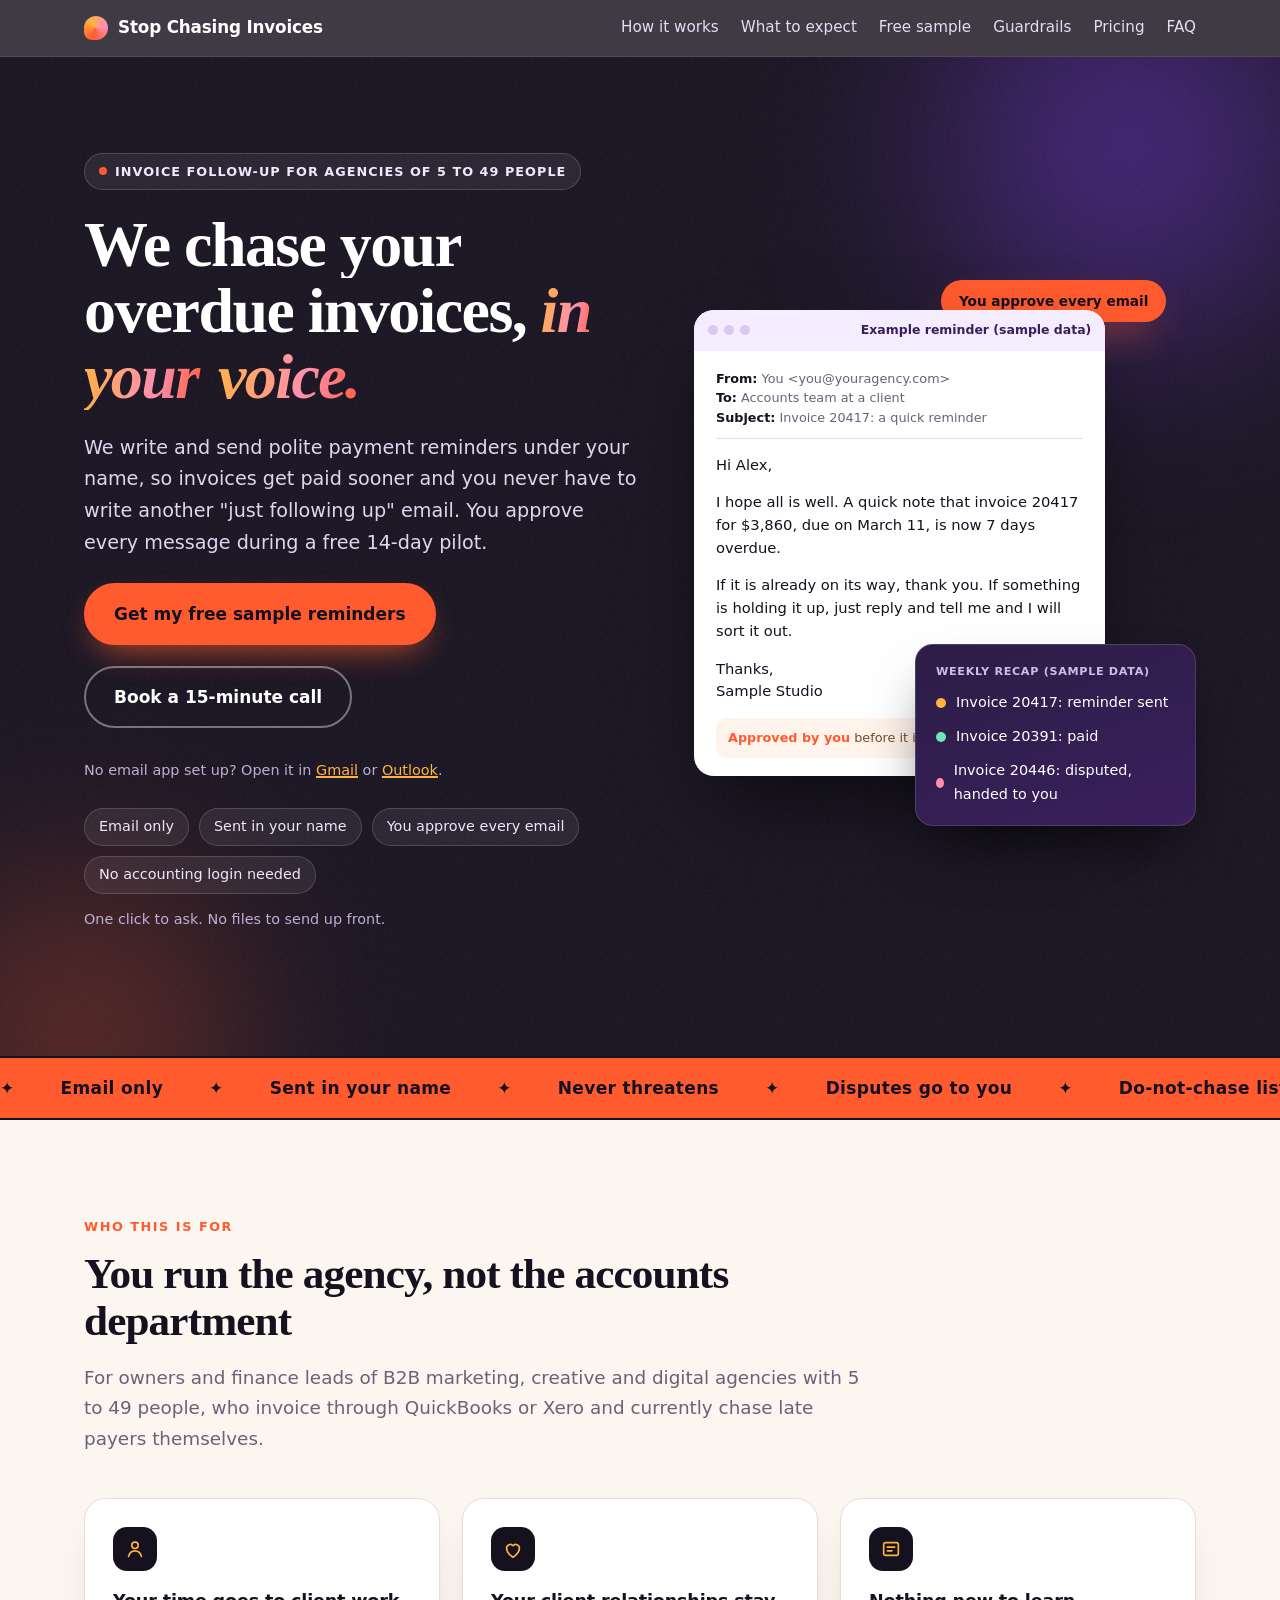
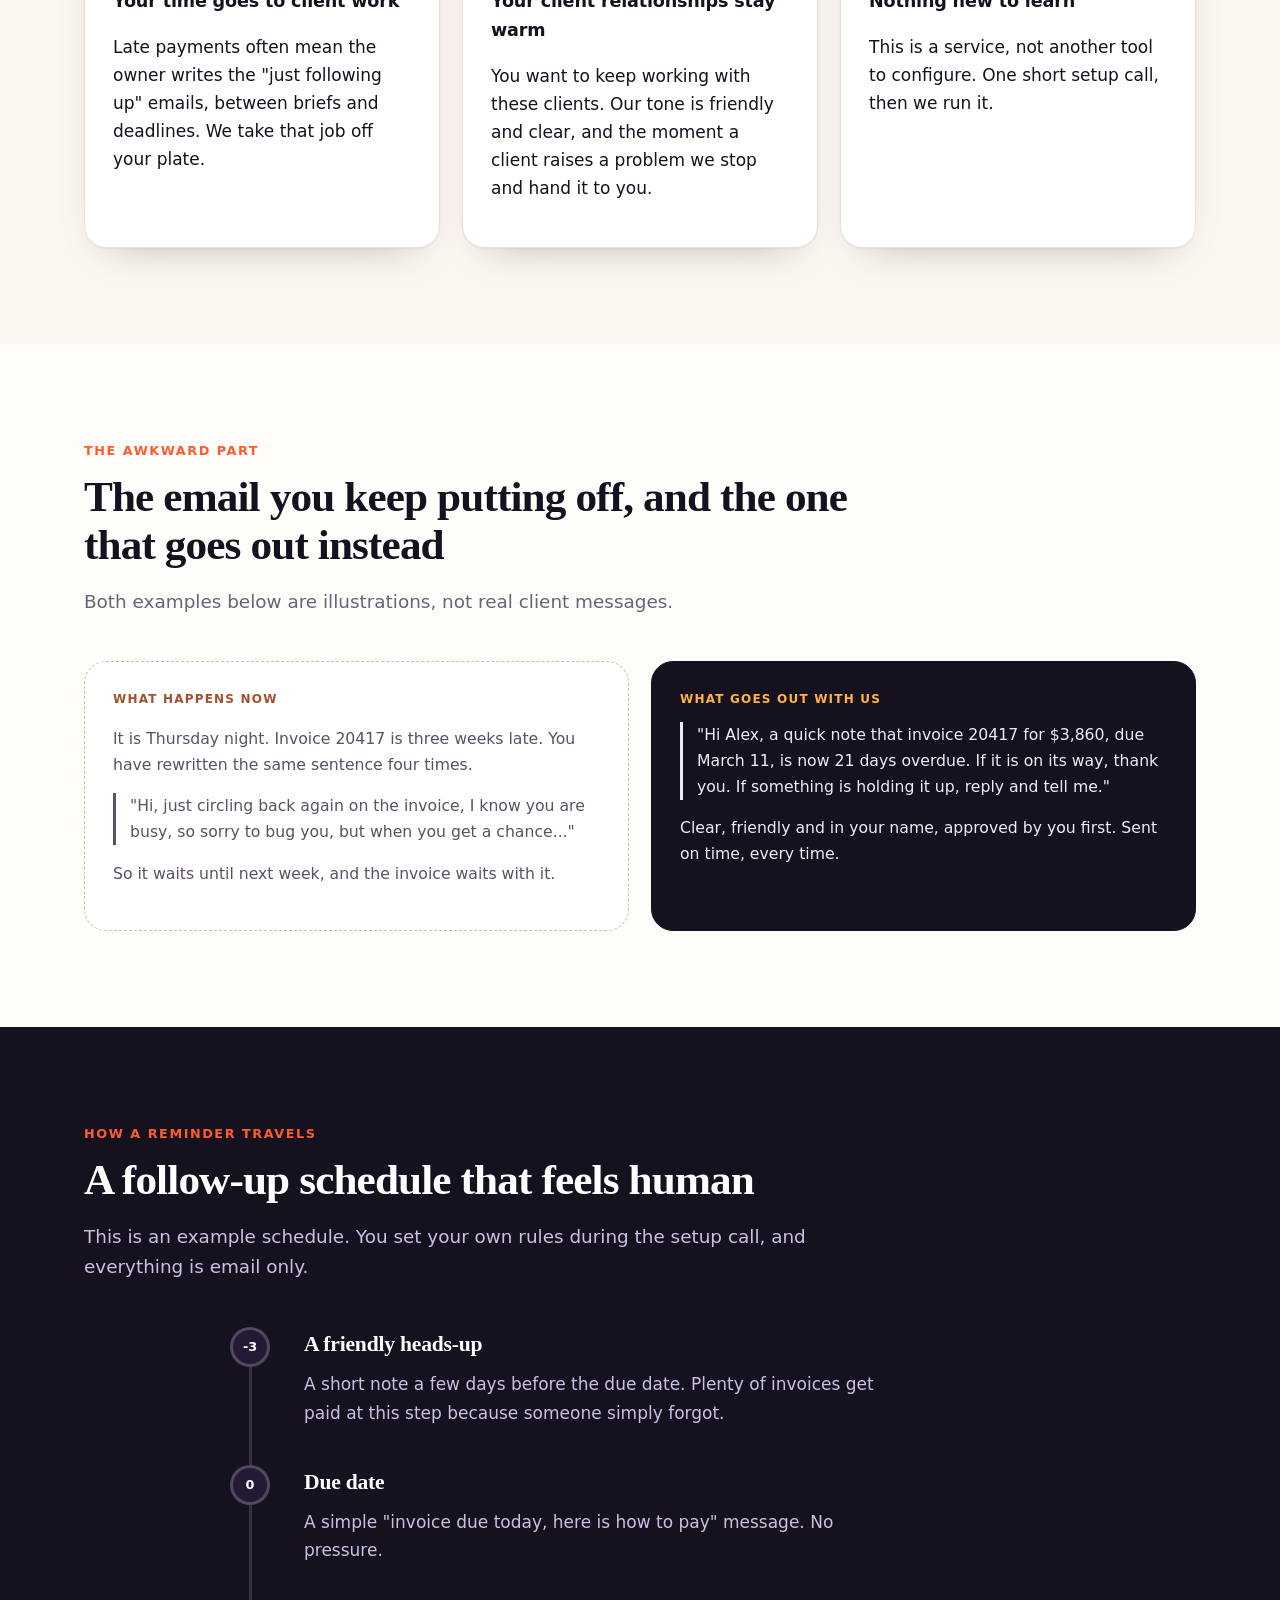
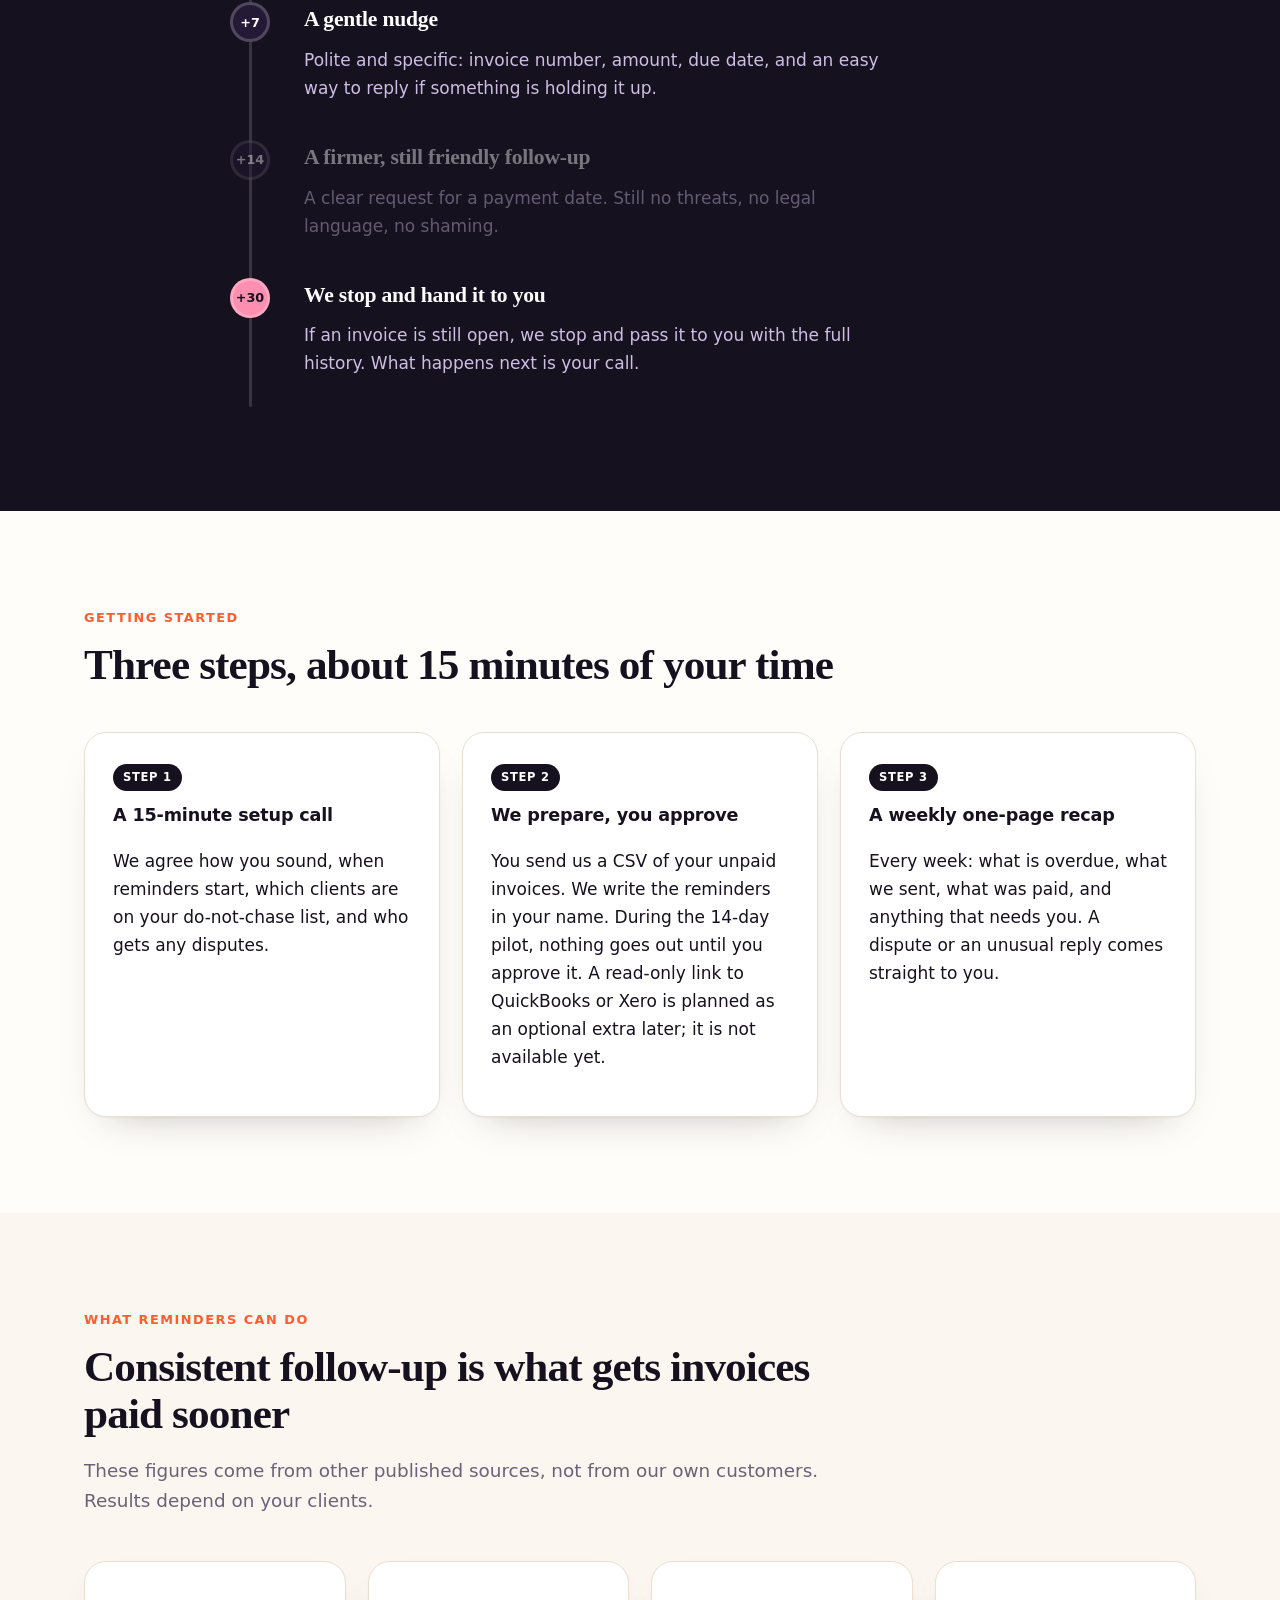
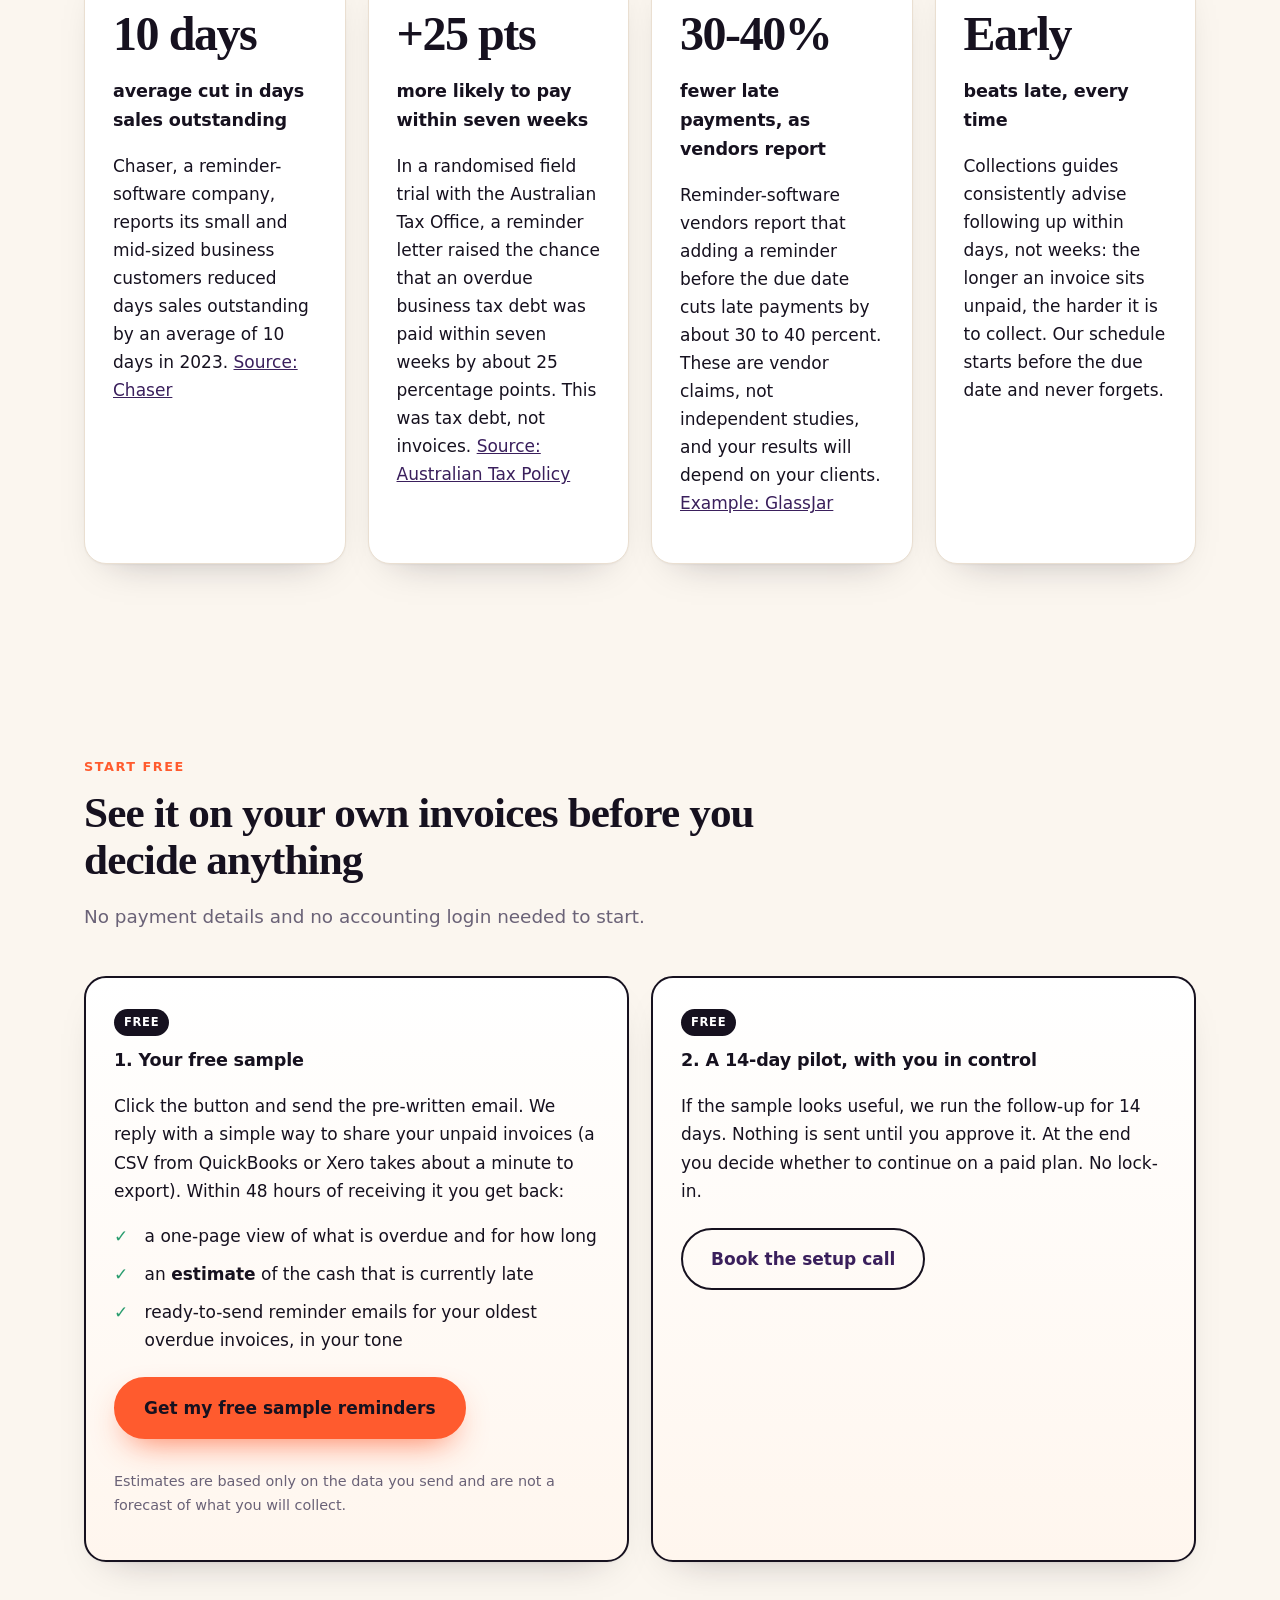
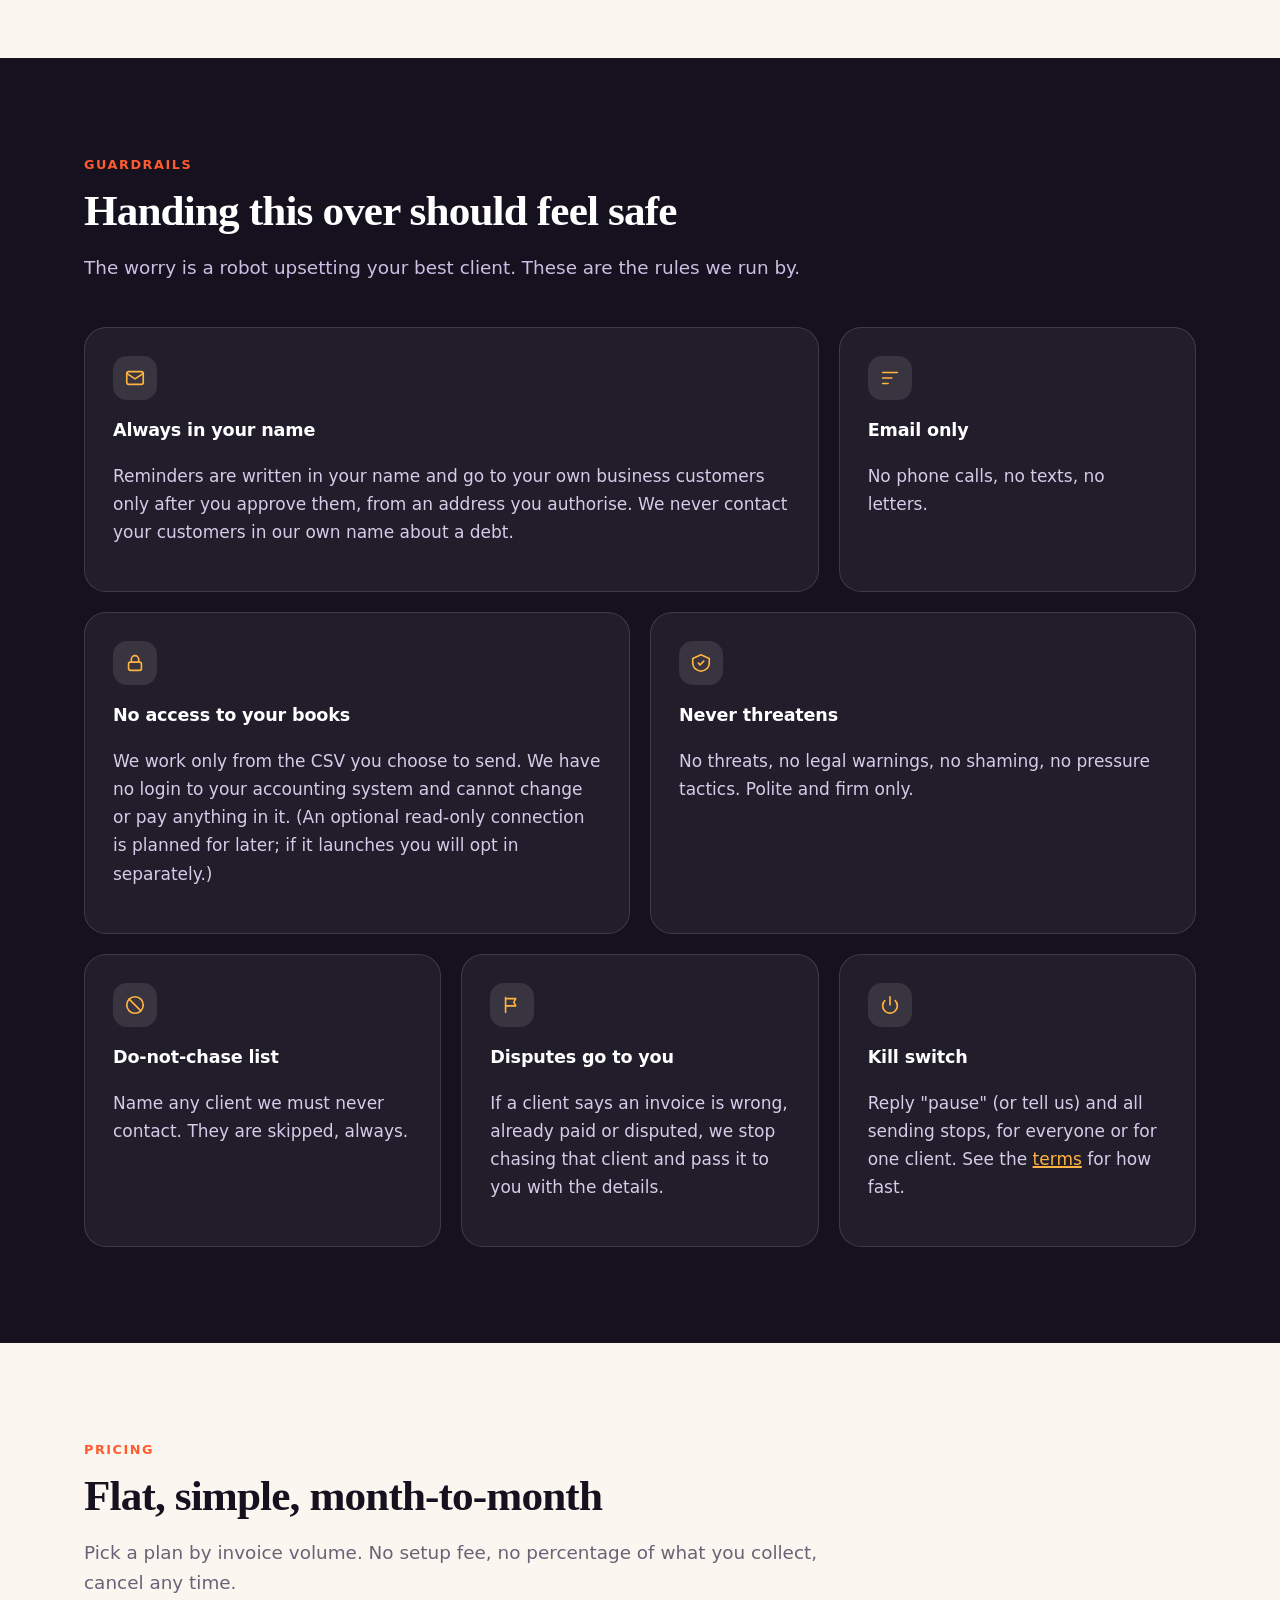
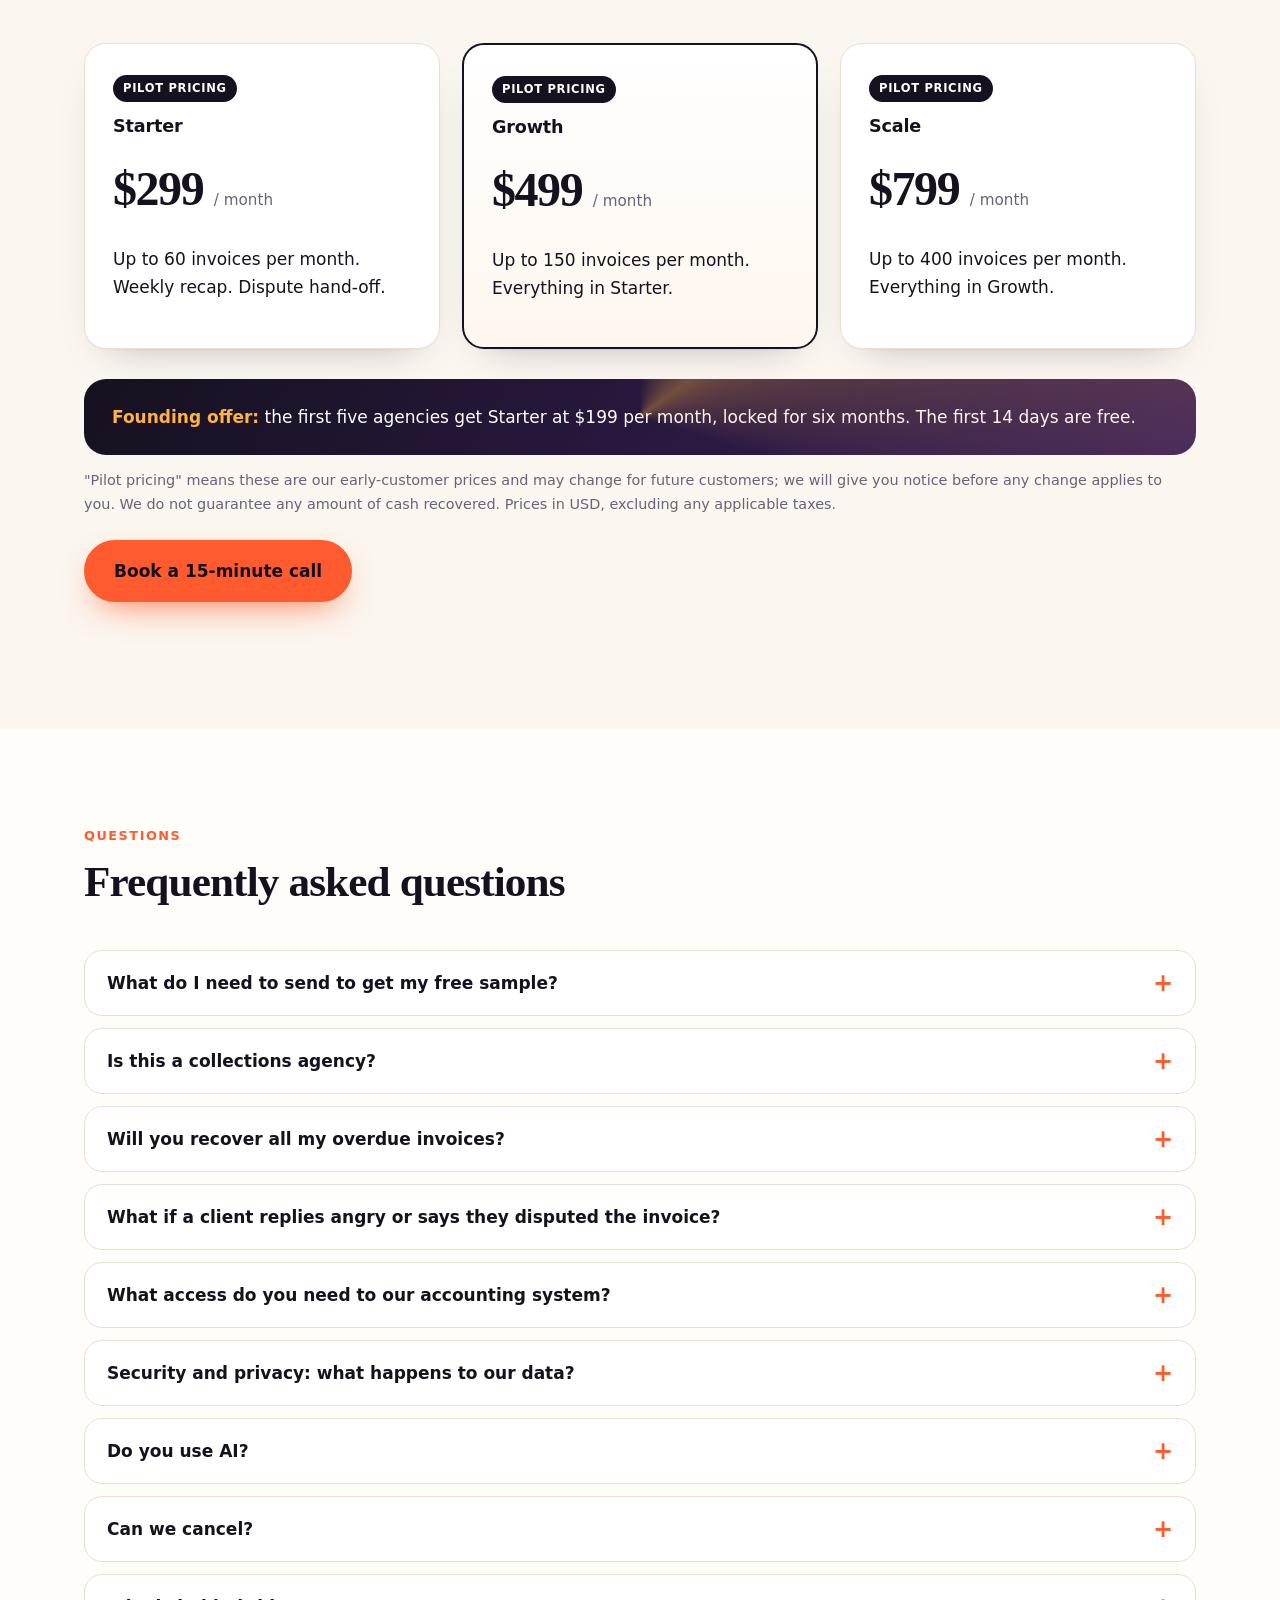
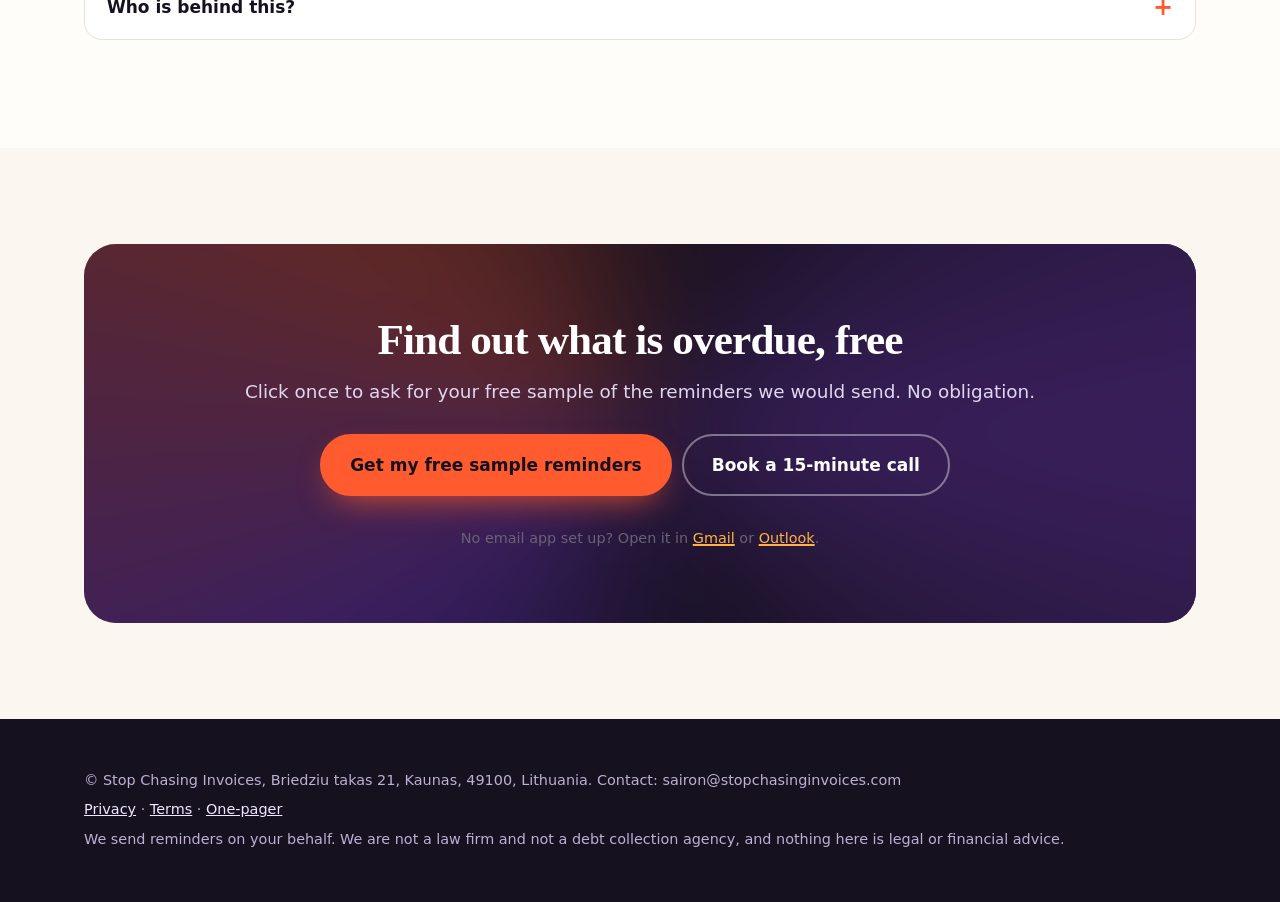
==== commit 576682c2: "One-click request button, Gmail/Outlook web fallbacks" ====
--- a/index.html
+++ b/index.html
@@ -27,11 +27,12 @@
 <h1 aria-label="We chase your overdue invoices, in your voice."><span class="w"><span style="--i:0">We</span></span> <span class="w"><span style="--i:1">chase</span></span> <span class="w"><span style="--i:2">your</span></span> <span class="w"><span style="--i:3">overdue</span></span> <span class="w"><span style="--i:4">invoices,</span></span> <em><span class="w"><span style="--i:5">in</span></span> <span class="w"><span style="--i:6">your</span></span> <span class="w"><span style="--i:7">voice.</span></span></em></h1>
 <p class="lede">We write and send polite payment reminders under your name, so invoices get paid sooner and you never have to write another "just following up" email. You approve every message during a free 14-day pilot.</p>
 <p>
-<a class="btn" href="mailto:sairon@stopchasinginvoices.com?subject=Free%20sample%20reminders%3A%20my%20unpaid%20invoices&amp;body=Hi%2C%0A%0AHere%20is%20my%20list%20of%20unpaid%20invoices%20%28CSV%20attached%29.%0AAgency%20name%3A%0A%0AHow%20to%20export%3A%20QuickBooks%20Online%20-%20Reports%20%3E%20Accounts%20receivable%20aging%20detail%20%3E%20Export.%20Xero%20-%20Reporting%20%3E%20Aged%20Receivables%20Detail%20%3E%20Export%20CSV.%0AJust%20attach%20the%20file%20and%20press%20send.%20Customer%20email%20columns%20are%20discarded%20automatically.%0A">Get my free sample reminders</a>
+<a class="btn" href="mailto:sairon@stopchasinginvoices.com?subject=Yes%2C%20send%20me%20the%20free%20sample%20reminders&amp;body=Hi%2C%20yes%20please%2C%20I%27d%20like%20the%20free%20sample%20reminders%20for%20my%20agency%27s%20oldest%20overdue%20invoices.%0A%0AAgency%20name%3A%0A">Get my free sample reminders</a>
 <a class="btn sec" href="mailto:sairon@stopchasinginvoices.com?subject=Book%20a%2015-minute%20call&amp;body=Hi%2C%20I%27d%20like%20a%2015-minute%20Google%20Meet%20or%20Teams%20call.%20My%20best%20times%20%28with%20time%20zone%29%20are%3A%0A">Book a 15-minute call</a>
 </p>
+<p class="note altmail">No email app set up? Open it in <a href="https://mail.google.com/mail/?view=cm&amp;fs=1&amp;to=sairon@stopchasinginvoices.com&amp;su=Yes%2C%20send%20me%20the%20free%20sample%20reminders&amp;body=Hi%2C%20yes%20please%2C%20I%27d%20like%20the%20free%20sample%20reminders%20for%20my%20agency%27s%20oldest%20overdue%20invoices.%0A%0AAgency%20name%3A%0A">Gmail</a> or <a href="https://outlook.office.com/mail/deeplink/compose?to=sairon@stopchasinginvoices.com&amp;subject=Yes%2C%20send%20me%20the%20free%20sample%20reminders&amp;body=Hi%2C%20yes%20please%2C%20I%27d%20like%20the%20free%20sample%20reminders%20for%20my%20agency%27s%20oldest%20overdue%20invoices.%0A%0AAgency%20name%3A%0A">Outlook</a>.</p>
 <ul class="chips"><li>Email only</li><li>Sent in your name</li><li>You approve every email</li><li>No accounting login needed</li></ul>
-<p class="note">All you need to start is a list of your unpaid invoices.</p>
+<p class="note">One click to ask. No files to send up front.</p>
 </div>
 <div class="stage" aria-label="Example reminder email and recap, with sample data">
 <div class="float m3">You approve every email</div>
@@ -120,9 +121,9 @@
 <p class="lede">No payment details and no accounting login needed to start.</p></div>
 <div class="grid">
 <div class="card feat rv"><span class="tag">Free</span><h3>1. Your free sample</h3>
-<p>Send us your unpaid-invoices export (CSV) from QuickBooks or Xero. Within 48 hours you get back:</p>
+<p>Click the button and send the pre-written email. We reply with a simple way to share your unpaid invoices (a CSV from QuickBooks or Xero takes about a minute to export). Within 48 hours of receiving it you get back:</p>
 <ul class="check"><li>a one-page view of what is overdue and for how long</li><li>an <strong>estimate</strong> of the cash that is currently late</li><li>ready-to-send reminder emails for your oldest overdue invoices, in your tone</li></ul>
-<p><a class="btn" href="mailto:sairon@stopchasinginvoices.com?subject=Free%20sample%20reminders%3A%20my%20unpaid%20invoices&amp;body=Hi%2C%0A%0AHere%20is%20my%20list%20of%20unpaid%20invoices%20%28CSV%20attached%29.%0AAgency%20name%3A%0A%0AHow%20to%20export%3A%20QuickBooks%20Online%20-%20Reports%20%3E%20Accounts%20receivable%20aging%20detail%20%3E%20Export.%20Xero%20-%20Reporting%20%3E%20Aged%20Receivables%20Detail%20%3E%20Export%20CSV.%0AJust%20attach%20the%20file%20and%20press%20send.%20Customer%20email%20columns%20are%20discarded%20automatically.%0A">Get my free sample reminders</a></p>
+<p><a class="btn" href="mailto:sairon@stopchasinginvoices.com?subject=Yes%2C%20send%20me%20the%20free%20sample%20reminders&amp;body=Hi%2C%20yes%20please%2C%20I%27d%20like%20the%20free%20sample%20reminders%20for%20my%20agency%27s%20oldest%20overdue%20invoices.%0A%0AAgency%20name%3A%0A">Get my free sample reminders</a></p>
 <p class="note">Estimates are based only on the data you send and are not a forecast of what you will collect.</p></div>
 <div class="card feat rv" style="--d:.12s"><span class="tag">Free</span><h3>2. A 14-day pilot, with you in control</h3>
 <p>If the sample looks useful, we run the follow-up for 14 days. Nothing is sent until you approve it. At the end you decide whether to continue on a paid plan. No lock-in.</p>
@@ -173,8 +174,9 @@
 <section id="cta"><div class="wrap">
 <div class="cta-band rv">
 <h2>Find out what is overdue, free</h2>
-<p class="lede">Send us a list of your unpaid invoices and get a free sample of the reminders we would send. No obligation.</p>
-<p><a class="btn" href="mailto:sairon@stopchasinginvoices.com?subject=Free%20sample%20reminders%3A%20my%20unpaid%20invoices&amp;body=Hi%2C%0A%0AHere%20is%20my%20list%20of%20unpaid%20invoices%20%28CSV%20attached%29.%0AAgency%20name%3A%0A%0AHow%20to%20export%3A%20QuickBooks%20Online%20-%20Reports%20%3E%20Accounts%20receivable%20aging%20detail%20%3E%20Export.%20Xero%20-%20Reporting%20%3E%20Aged%20Receivables%20Detail%20%3E%20Export%20CSV.%0AJust%20attach%20the%20file%20and%20press%20send.%20Customer%20email%20columns%20are%20discarded%20automatically.%0A">Get my free sample reminders</a><a class="btn sec" href="mailto:sairon@stopchasinginvoices.com?subject=Book%20a%2015-minute%20call&amp;body=Hi%2C%20I%27d%20like%20a%2015-minute%20Google%20Meet%20or%20Teams%20call.%20My%20best%20times%20%28with%20time%20zone%29%20are%3A%0A">Book a 15-minute call</a></p>
+<p class="lede">Click once to ask for your free sample of the reminders we would send. No obligation.</p>
+<p><a class="btn" href="mailto:sairon@stopchasinginvoices.com?subject=Yes%2C%20send%20me%20the%20free%20sample%20reminders&amp;body=Hi%2C%20yes%20please%2C%20I%27d%20like%20the%20free%20sample%20reminders%20for%20my%20agency%27s%20oldest%20overdue%20invoices.%0A%0AAgency%20name%3A%0A">Get my free sample reminders</a><a class="btn sec" href="mailto:sairon@stopchasinginvoices.com?subject=Book%20a%2015-minute%20call&amp;body=Hi%2C%20I%27d%20like%20a%2015-minute%20Google%20Meet%20or%20Teams%20call.%20My%20best%20times%20%28with%20time%20zone%29%20are%3A%0A">Book a 15-minute call</a></p>
+<p class="note altmail">No email app set up? Open it in <a href="https://mail.google.com/mail/?view=cm&amp;fs=1&amp;to=sairon@stopchasinginvoices.com&amp;su=Yes%2C%20send%20me%20the%20free%20sample%20reminders&amp;body=Hi%2C%20yes%20please%2C%20I%27d%20like%20the%20free%20sample%20reminders%20for%20my%20agency%27s%20oldest%20overdue%20invoices.%0A%0AAgency%20name%3A%0A">Gmail</a> or <a href="https://outlook.office.com/mail/deeplink/compose?to=sairon@stopchasinginvoices.com&amp;subject=Yes%2C%20send%20me%20the%20free%20sample%20reminders&amp;body=Hi%2C%20yes%20please%2C%20I%27d%20like%20the%20free%20sample%20reminders%20for%20my%20agency%27s%20oldest%20overdue%20invoices.%0A%0AAgency%20name%3A%0A">Outlook</a>.</p>
 </div>
 </div></section>
 </main>
--- a/style.css
+++ b/style.css
@@ -183,3 +183,6 @@
 @media(max-width:960px){.hero-grid{grid-template-columns:1fr;gap:44px}.stage{min-height:430px}.hero{padding:64px 0 76px}.ba{grid-template-columns:1fr}.bento .card,.bento .card.wide,.bento .card.big{grid-column:span 6}}
 @media(max-width:600px){body{font-size:16px}section{padding:64px 0}.cta-band{padding:48px 22px}nav{gap:4px 14px}.stage .m1{width:100%}.stage .m2{width:70%}}
 @media(prefers-reduced-motion:reduce){html{scroll-behavior:auto}*,*::before,*::after{animation:none!important;transition:none!important}h1 .w>span{transform:none}.js .rv{opacity:1;transform:none}.tl-item{opacity:1}.tl-item h3,.tl-item p{transform:none}}
+
+.hero a:not(.btn),.cta-band a:not(.btn){color:var(--amber);text-decoration-thickness:2px}
+.altmail{margin:4px 0 0}
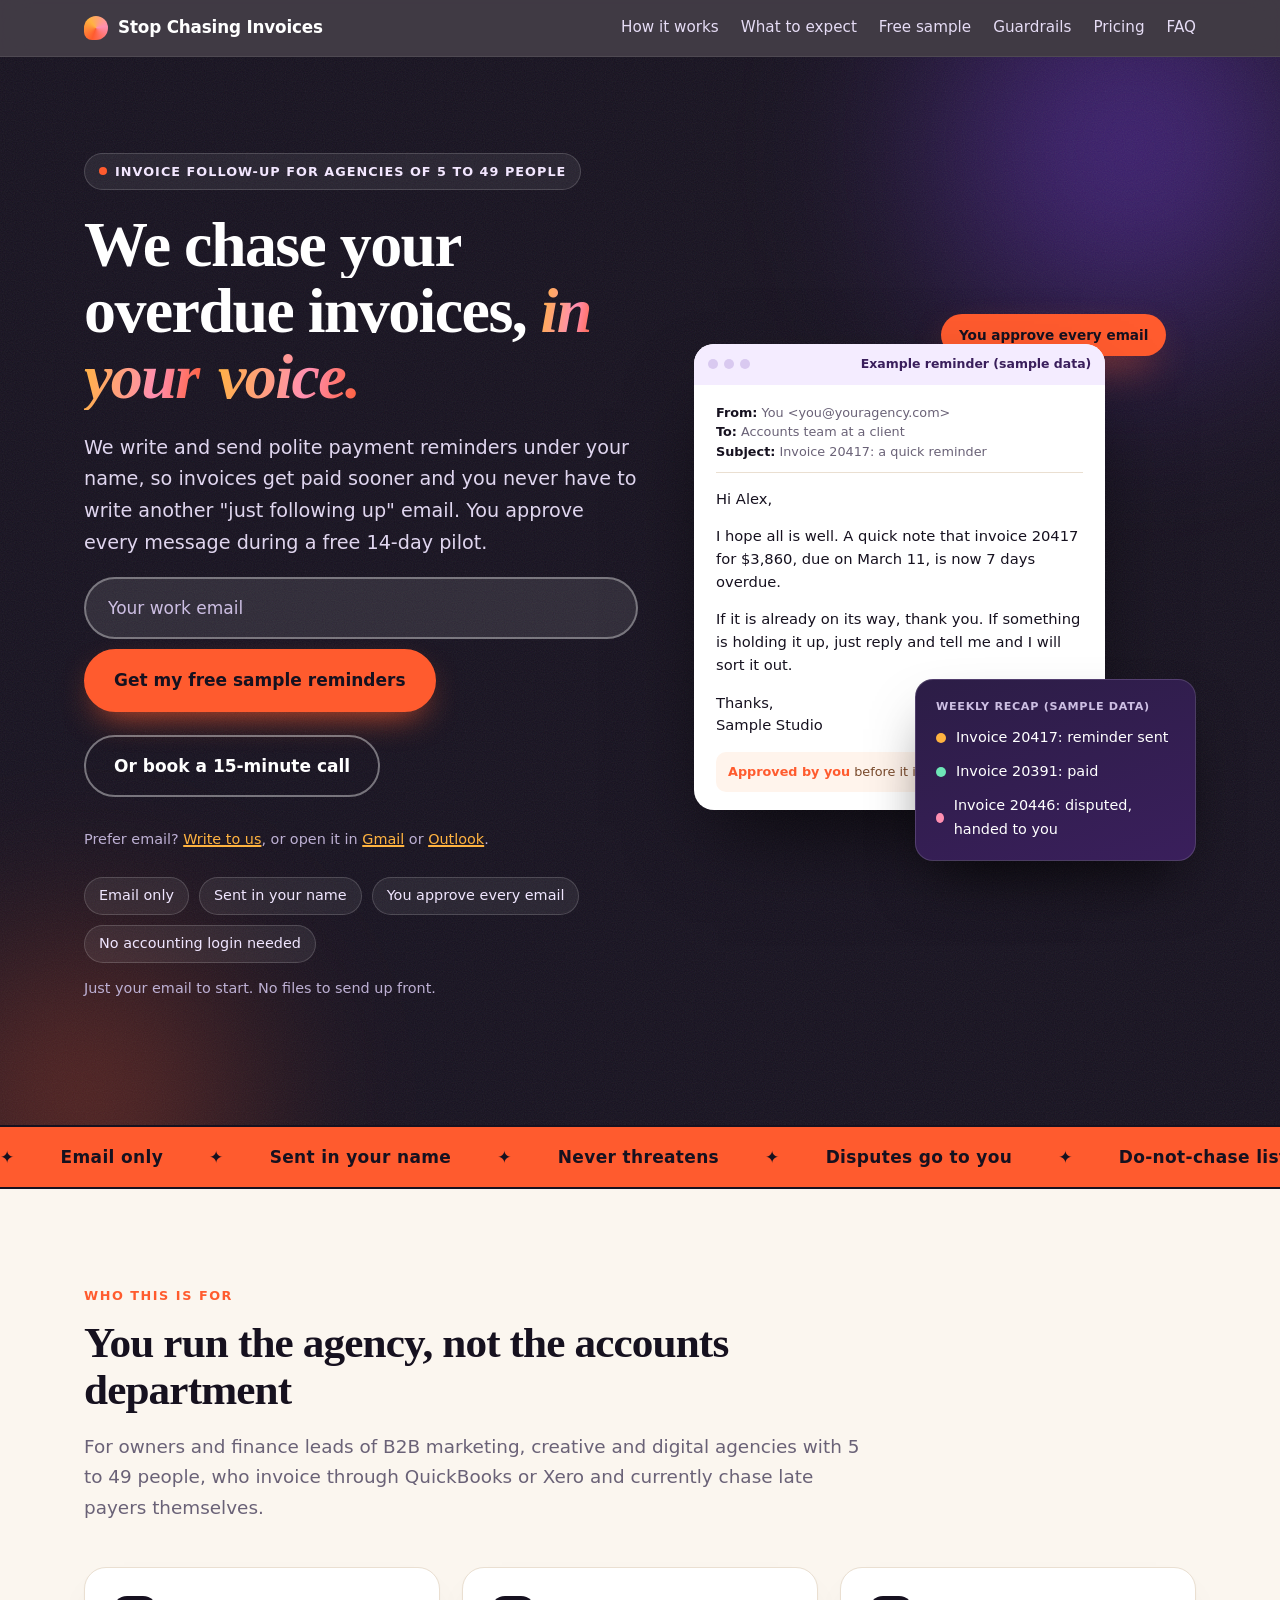
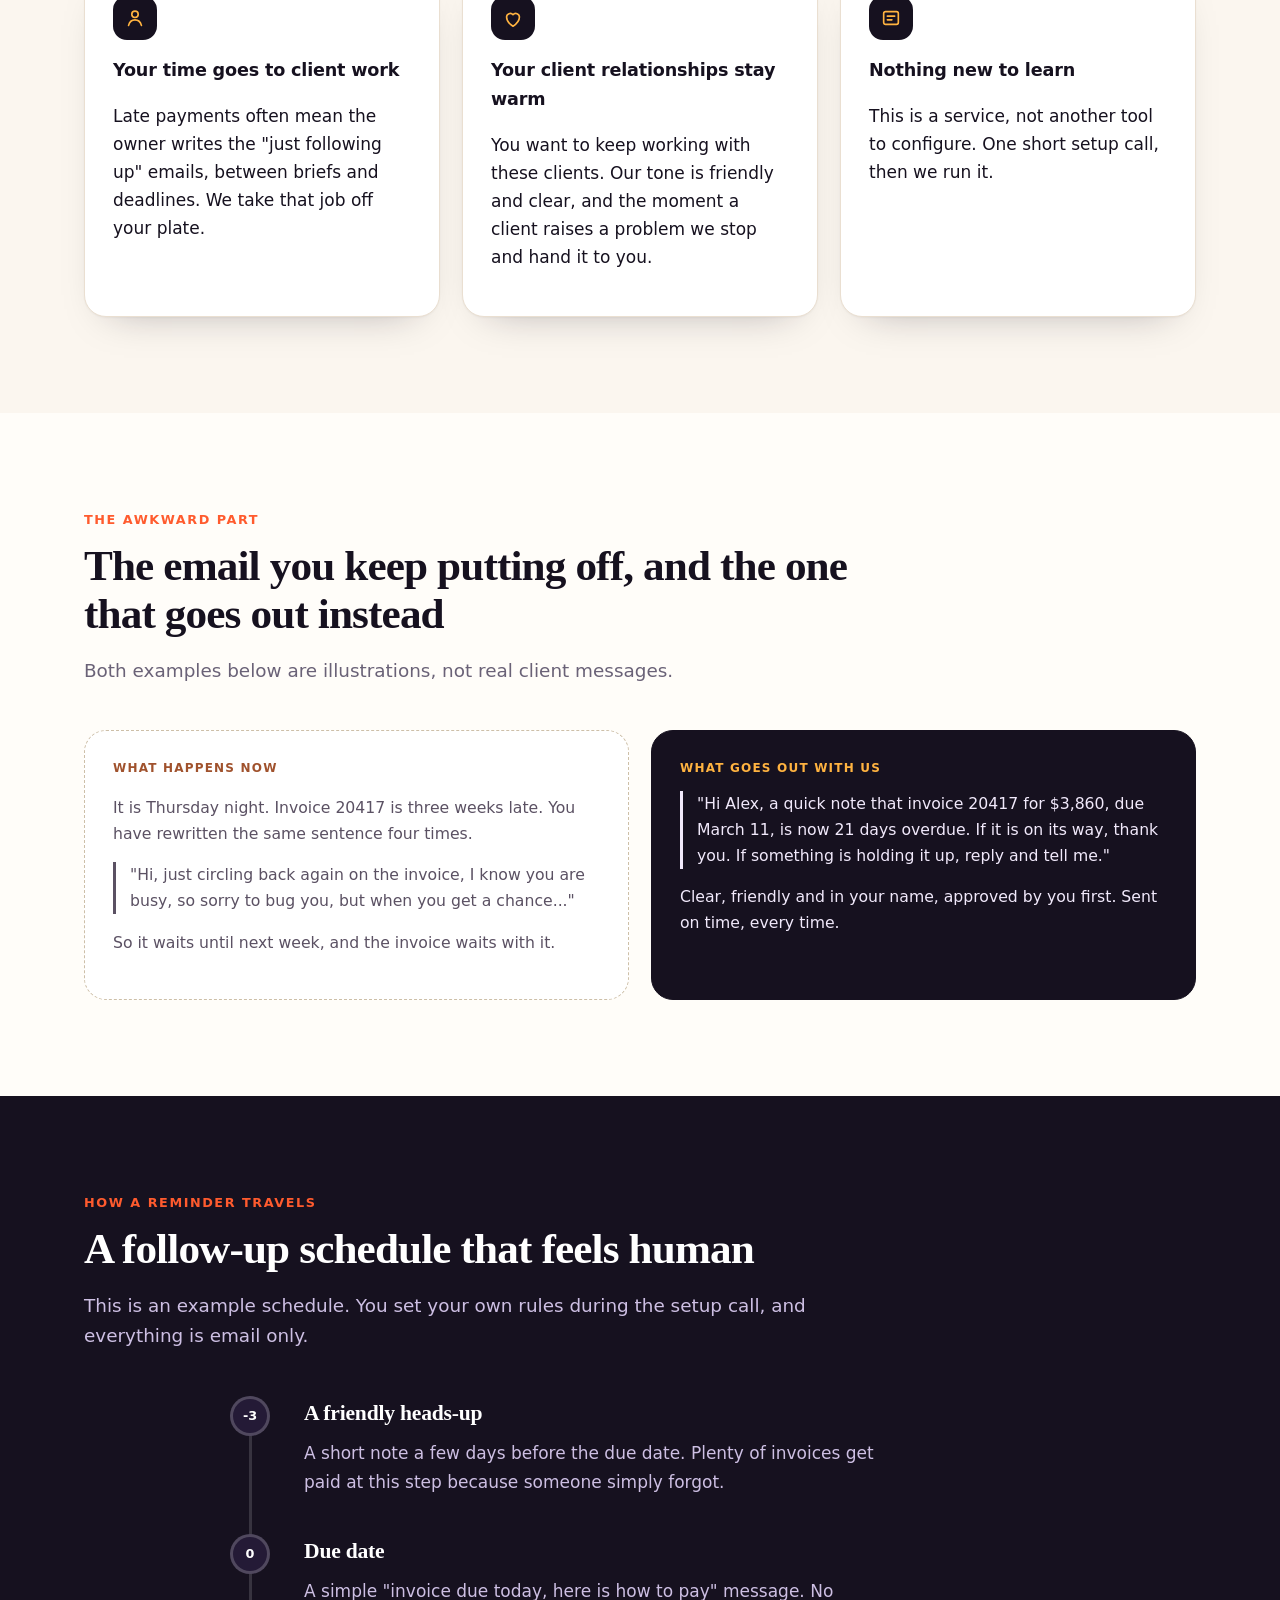
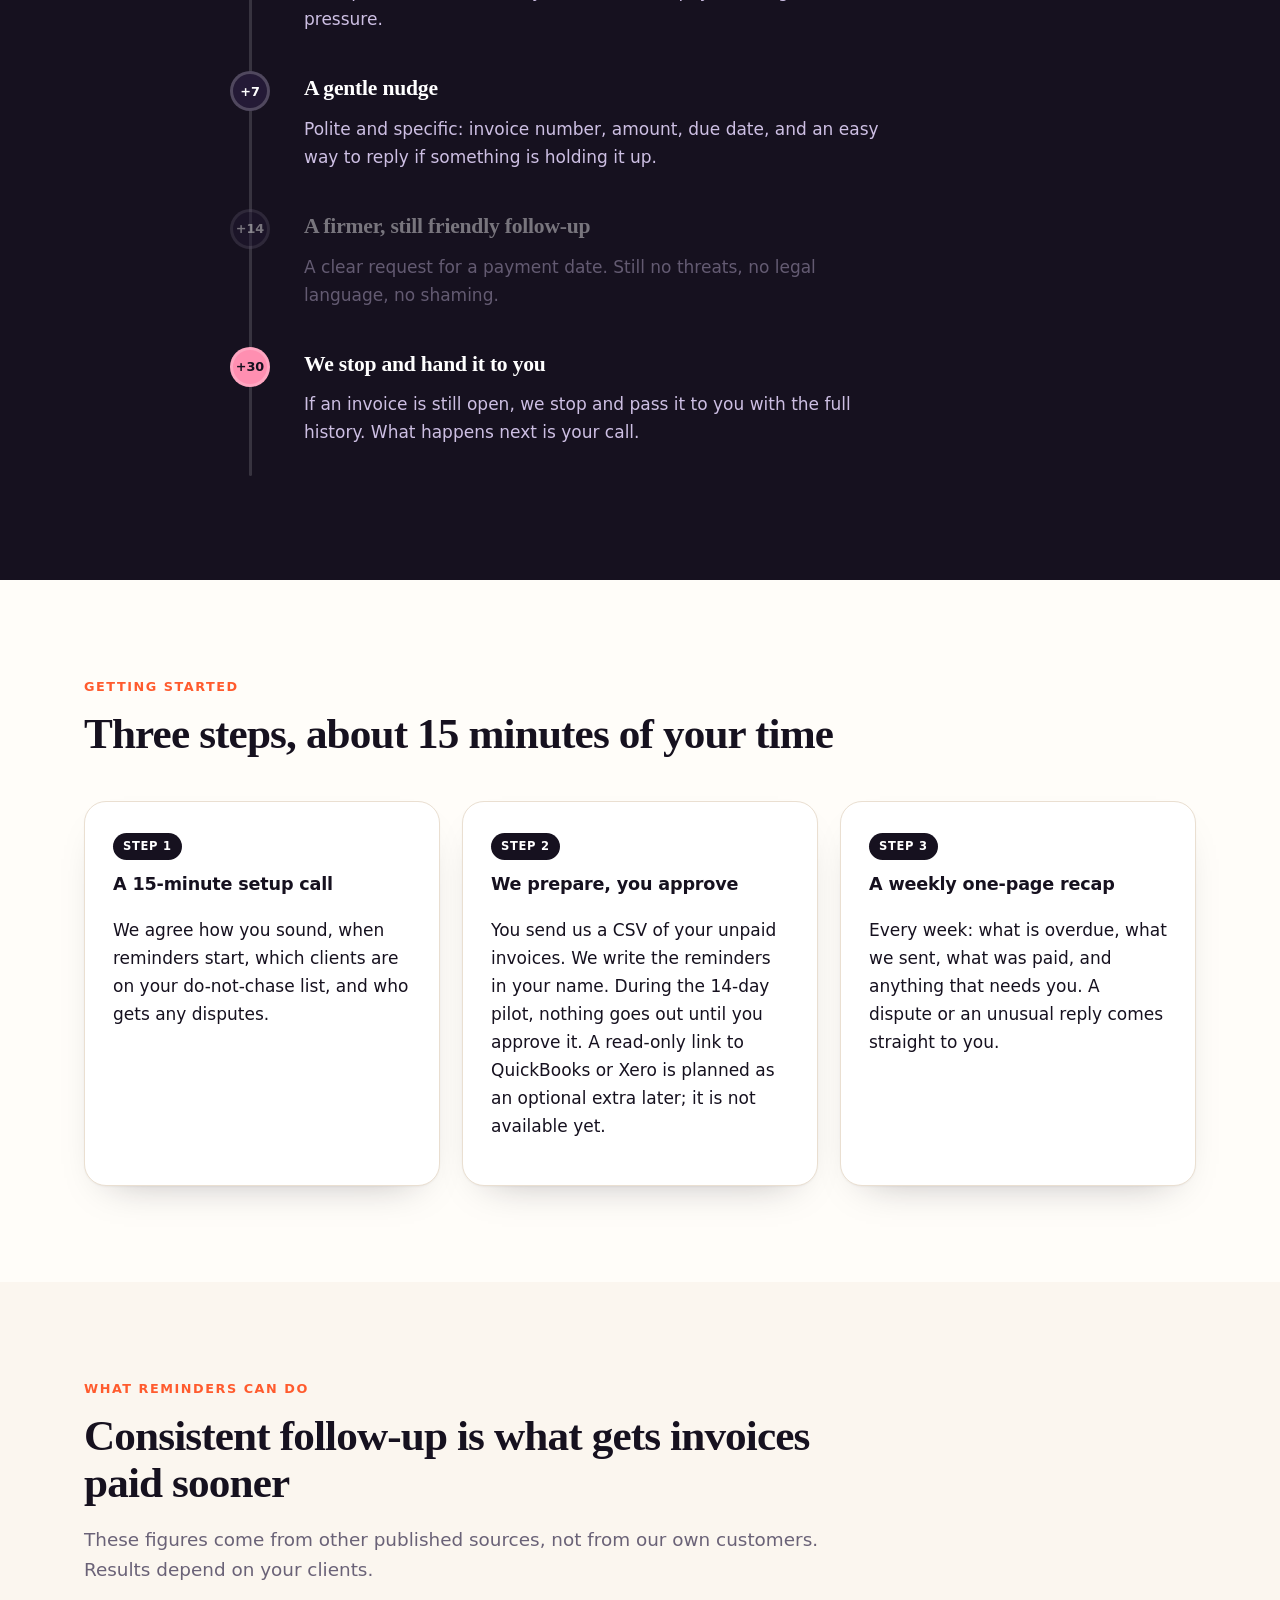
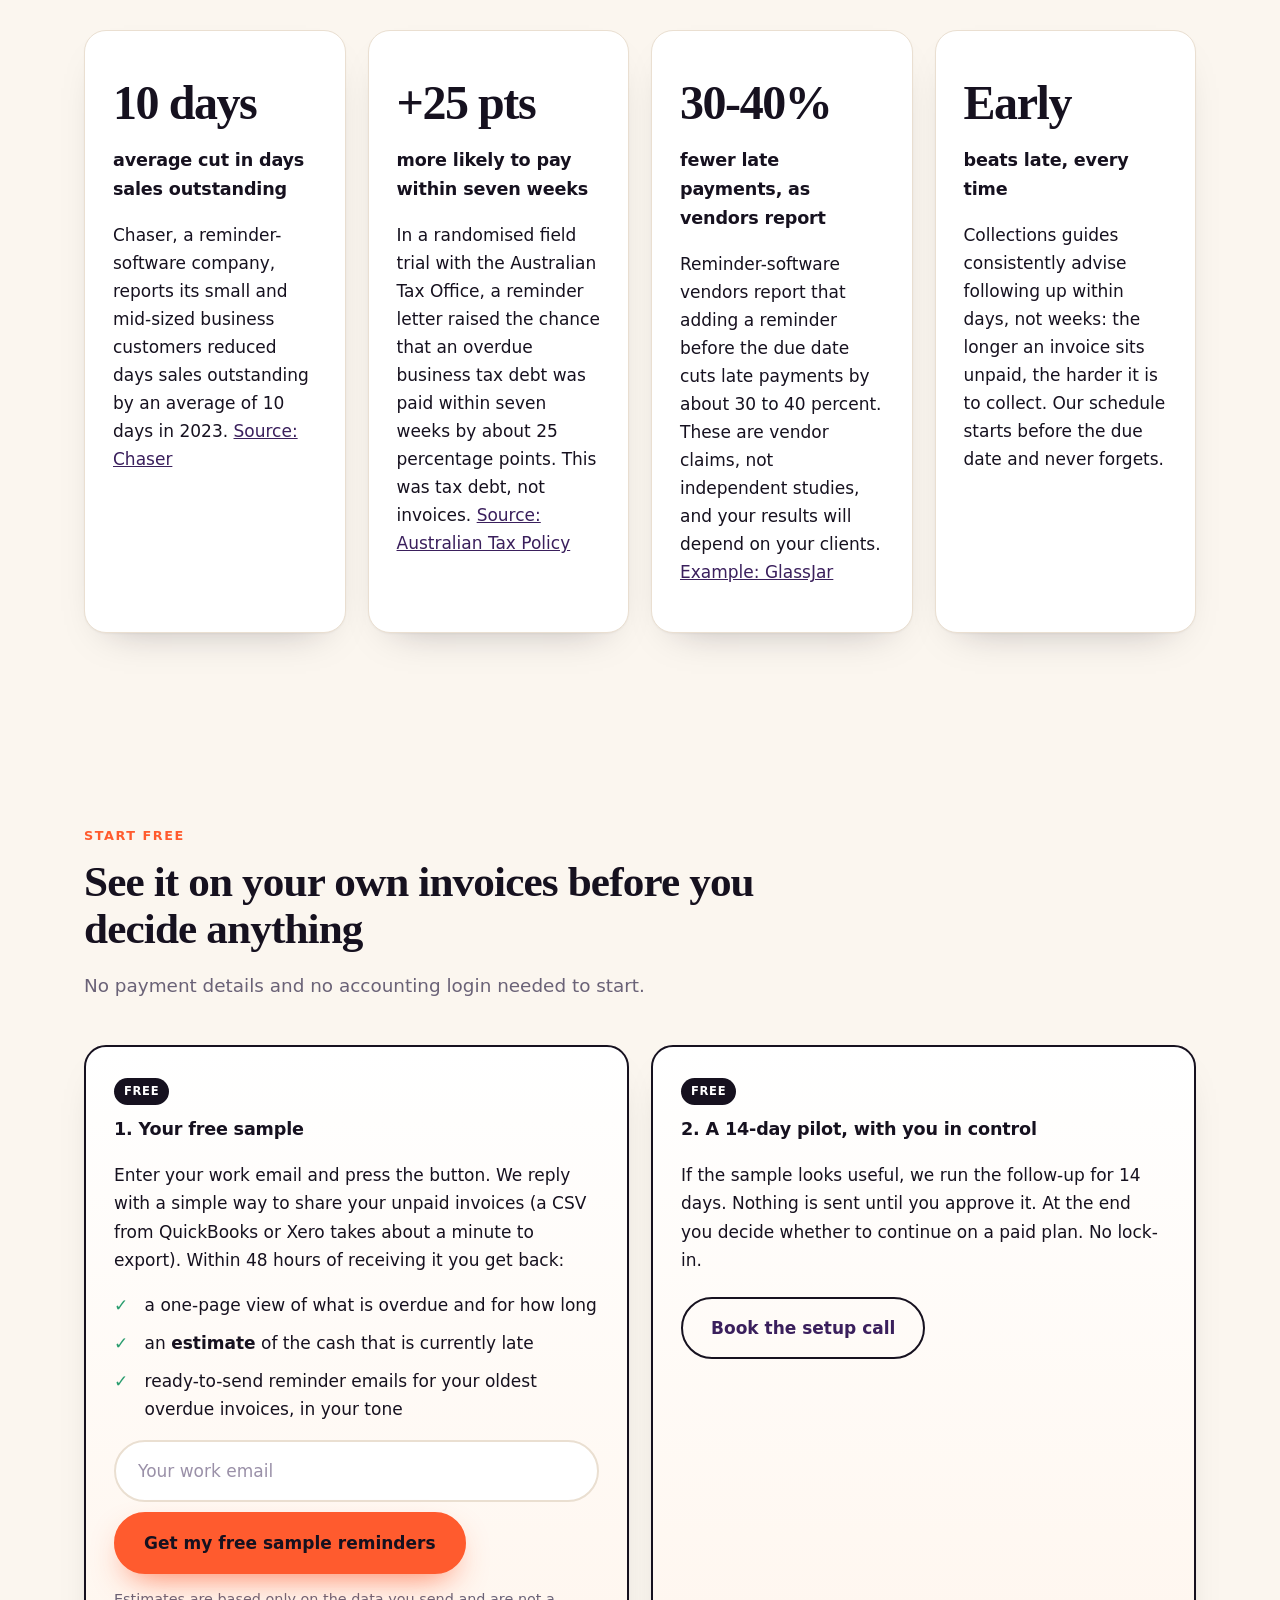
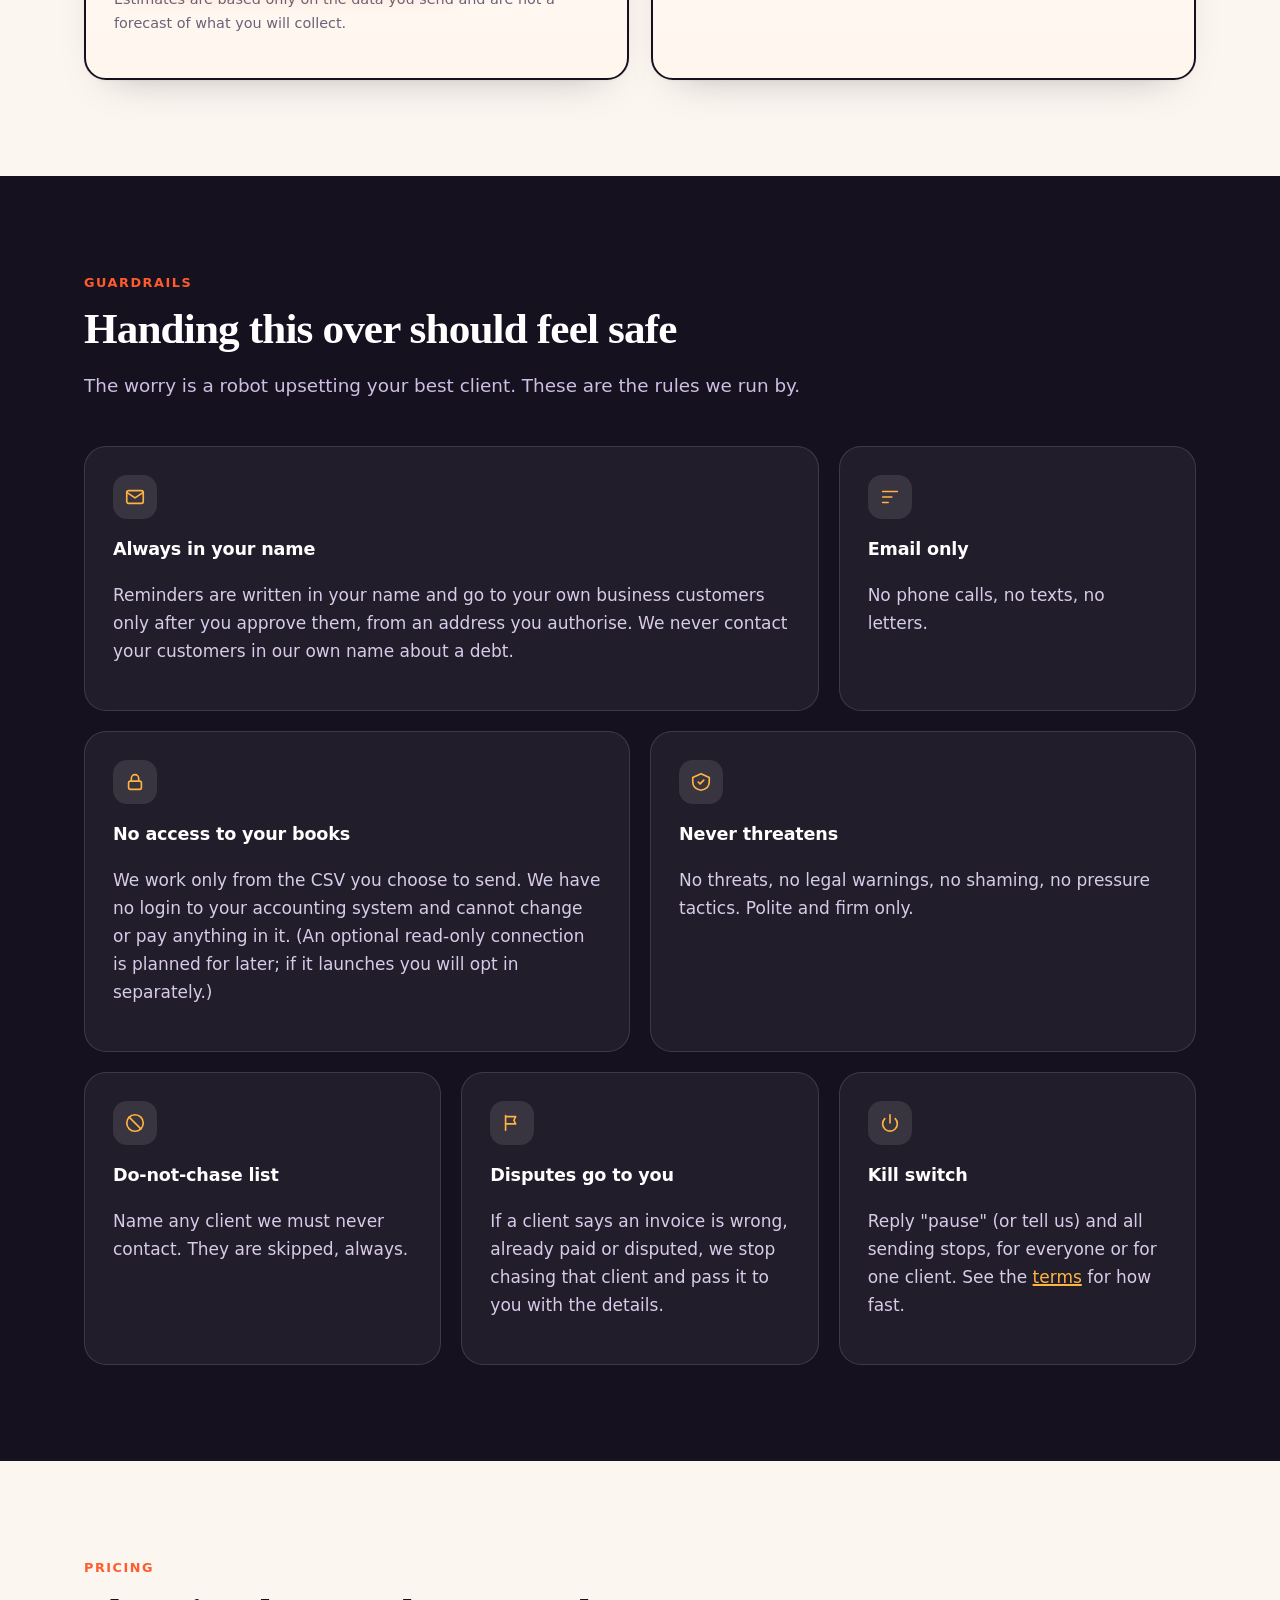
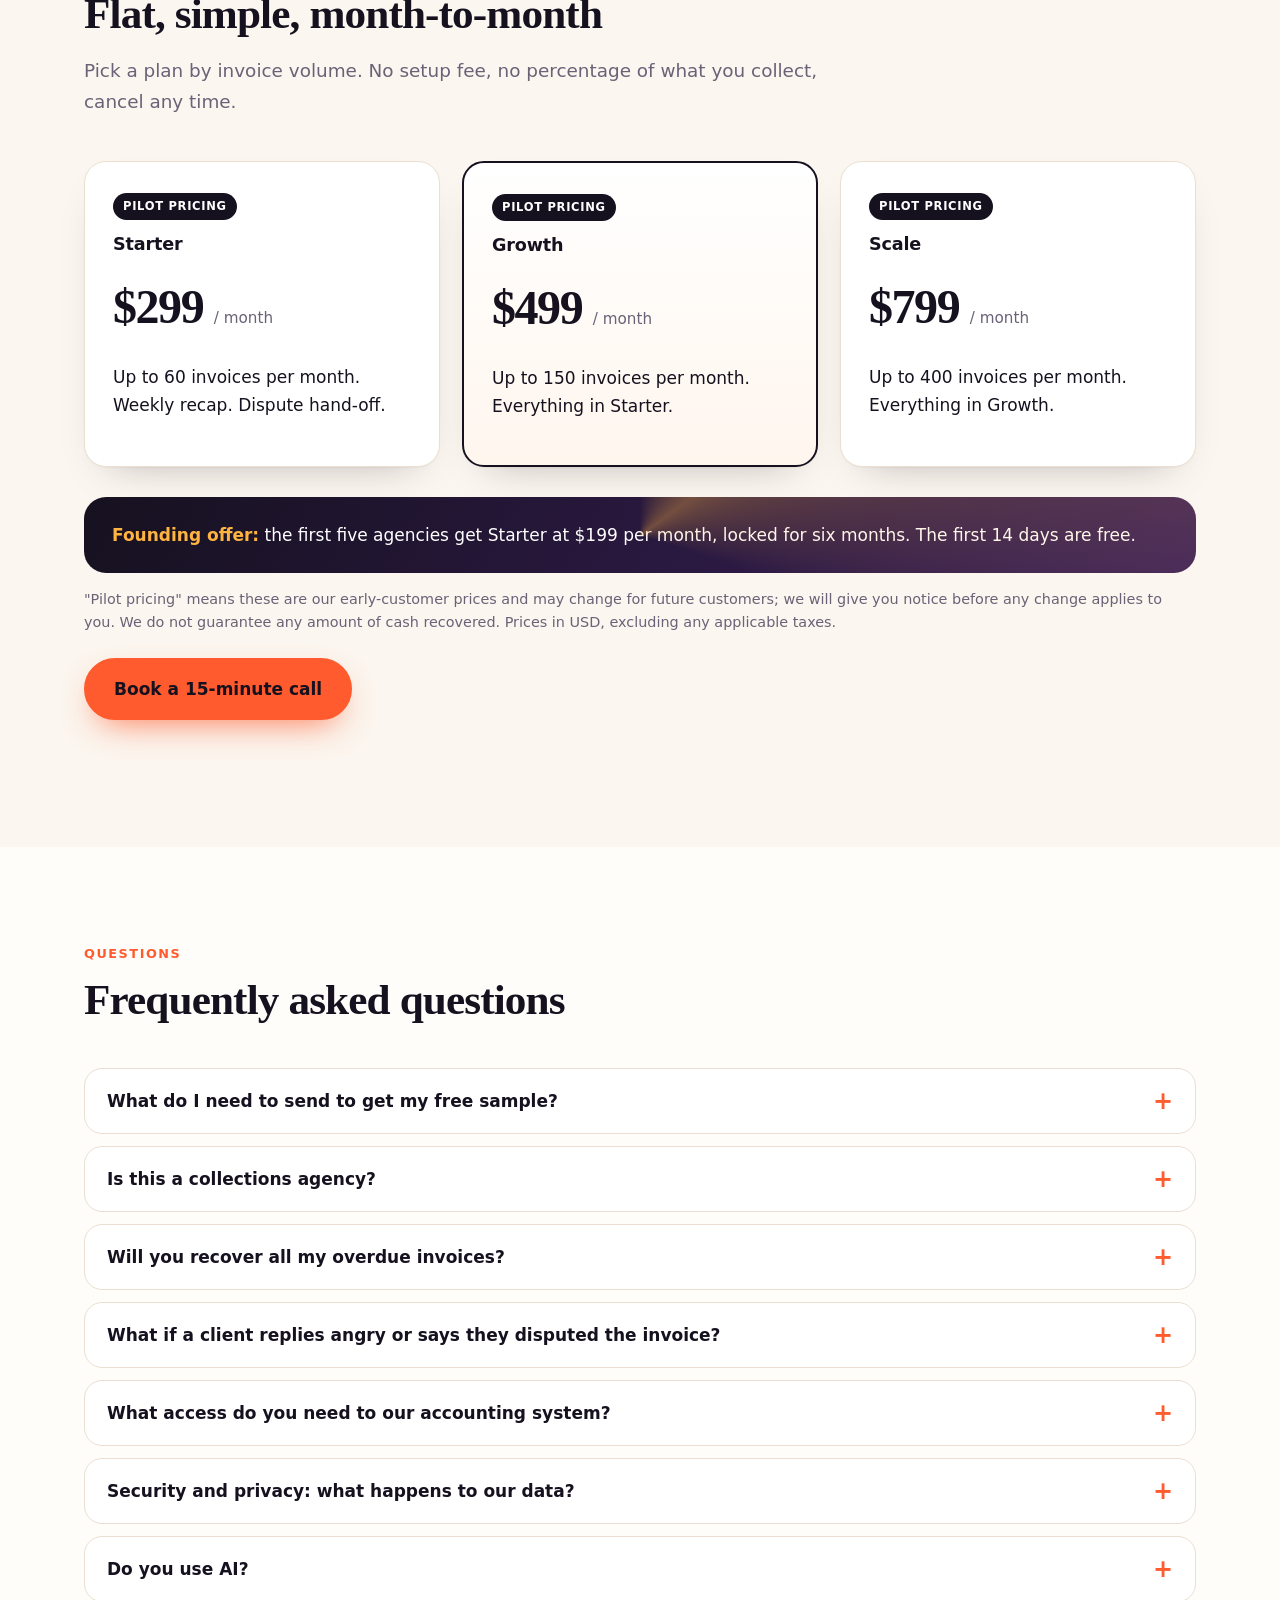
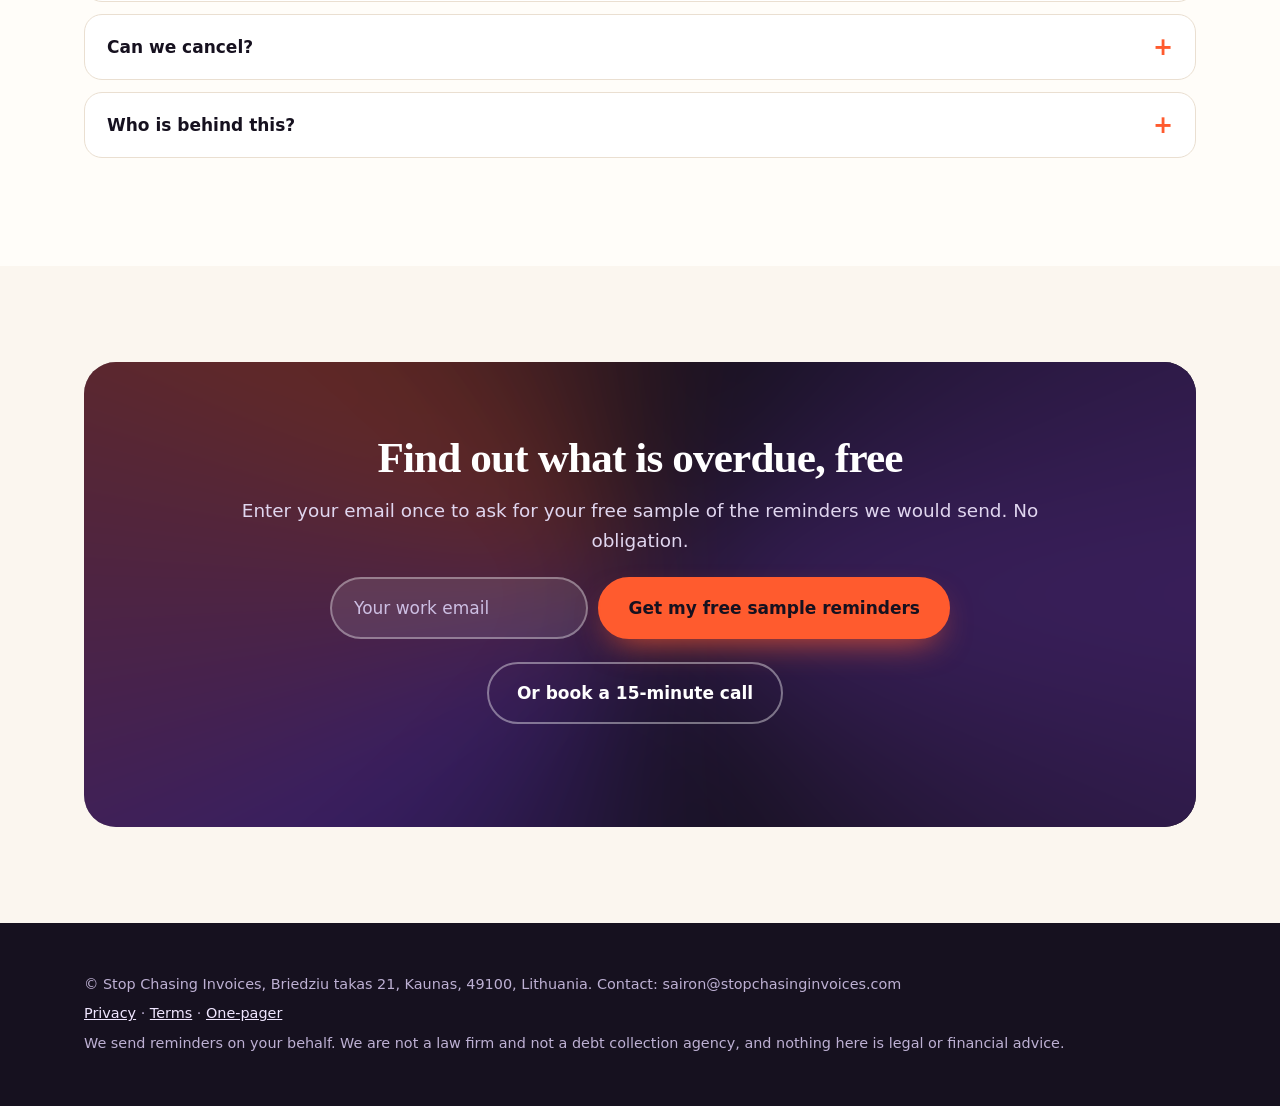
==== commit d9796886: "One-field request form (Web3Forms), thanks page, privacy update" ====
--- a/index.html
+++ b/index.html
@@ -26,13 +26,11 @@
 <span class="eyebrow">Invoice follow-up for agencies of 5 to 49 people</span>
 <h1 aria-label="We chase your overdue invoices, in your voice."><span class="w"><span style="--i:0">We</span></span> <span class="w"><span style="--i:1">chase</span></span> <span class="w"><span style="--i:2">your</span></span> <span class="w"><span style="--i:3">overdue</span></span> <span class="w"><span style="--i:4">invoices,</span></span> <em><span class="w"><span style="--i:5">in</span></span> <span class="w"><span style="--i:6">your</span></span> <span class="w"><span style="--i:7">voice.</span></span></em></h1>
 <p class="lede">We write and send polite payment reminders under your name, so invoices get paid sooner and you never have to write another "just following up" email. You approve every message during a free 14-day pilot.</p>
-<p>
-<a class="btn" href="mailto:sairon@stopchasinginvoices.com?subject=Yes%2C%20send%20me%20the%20free%20sample%20reminders&amp;body=Hi%2C%20yes%20please%2C%20I%27d%20like%20the%20free%20sample%20reminders%20for%20my%20agency%27s%20oldest%20overdue%20invoices.%0A%0AAgency%20name%3A%0A">Get my free sample reminders</a>
-<a class="btn sec" href="mailto:sairon@stopchasinginvoices.com?subject=Book%20a%2015-minute%20call&amp;body=Hi%2C%20I%27d%20like%20a%2015-minute%20Google%20Meet%20or%20Teams%20call.%20My%20best%20times%20%28with%20time%20zone%29%20are%3A%0A">Book a 15-minute call</a>
-</p>
-<p class="note altmail">No email app set up? Open it in <a href="https://mail.google.com/mail/?view=cm&amp;fs=1&amp;to=sairon@stopchasinginvoices.com&amp;su=Yes%2C%20send%20me%20the%20free%20sample%20reminders&amp;body=Hi%2C%20yes%20please%2C%20I%27d%20like%20the%20free%20sample%20reminders%20for%20my%20agency%27s%20oldest%20overdue%20invoices.%0A%0AAgency%20name%3A%0A">Gmail</a> or <a href="https://outlook.office.com/mail/deeplink/compose?to=sairon@stopchasinginvoices.com&amp;subject=Yes%2C%20send%20me%20the%20free%20sample%20reminders&amp;body=Hi%2C%20yes%20please%2C%20I%27d%20like%20the%20free%20sample%20reminders%20for%20my%20agency%27s%20oldest%20overdue%20invoices.%0A%0AAgency%20name%3A%0A">Outlook</a>.</p>
+<form class="lead-form" action="https://api.web3forms.com/submit" method="POST"><input type="hidden" name="access_key" value="a7d21723-581e-45da-9d9a-832312c5beb9"><input type="hidden" name="subject" value="Free sample request from stopchasinginvoices.com"><input type="hidden" name="from_name" value="Stop Chasing Invoices website"><input type="hidden" name="redirect" value="https://stopchasinginvoices.com/thanks.html"><input type="checkbox" name="botcheck" style="display:none" tabindex="-1" autocomplete="off"><label class="sr" for="em1">Your work email</label><input id="em1" type="email" name="email" required placeholder="Your work email" autocomplete="email"><button class="btn" type="submit">Get my free sample reminders</button></form>
+<p><a class="btn sec" href="mailto:sairon@stopchasinginvoices.com?subject=Book%20a%2015-minute%20call&amp;body=Hi%2C%20I%27d%20like%20a%2015-minute%20Google%20Meet%20or%20Teams%20call.%20My%20best%20times%20%28with%20time%20zone%29%20are%3A%0A">Or book a 15-minute call</a></p>
+<p class="note altmail">Prefer email? <a href="mailto:sairon@stopchasinginvoices.com?subject=Yes%2C%20send%20me%20the%20free%20sample%20reminders&amp;body=Hi%2C%20yes%20please%2C%20I%27d%20like%20the%20free%20sample%20reminders%20for%20my%20agency%27s%20oldest%20overdue%20invoices.%0A%0AAgency%20name%3A%0A">Write to us</a>, or open it in <a href="https://mail.google.com/mail/?view=cm&amp;fs=1&amp;to=sairon@stopchasinginvoices.com&amp;su=Yes%2C%20send%20me%20the%20free%20sample%20reminders&amp;body=Hi%2C%20yes%20please%2C%20I%27d%20like%20the%20free%20sample%20reminders%20for%20my%20agency%27s%20oldest%20overdue%20invoices.%0A%0AAgency%20name%3A%0A">Gmail</a> or <a href="https://outlook.office.com/mail/deeplink/compose?to=sairon@stopchasinginvoices.com&amp;subject=Yes%2C%20send%20me%20the%20free%20sample%20reminders&amp;body=Hi%2C%20yes%20please%2C%20I%27d%20like%20the%20free%20sample%20reminders%20for%20my%20agency%27s%20oldest%20overdue%20invoices.%0A%0AAgency%20name%3A%0A">Outlook</a>.</p>
 <ul class="chips"><li>Email only</li><li>Sent in your name</li><li>You approve every email</li><li>No accounting login needed</li></ul>
-<p class="note">One click to ask. No files to send up front.</p>
+<p class="note">Just your email to start. No files to send up front.</p>
 </div>
 <div class="stage" aria-label="Example reminder email and recap, with sample data">
 <div class="float m3">You approve every email</div>
@@ -121,9 +119,9 @@
 <p class="lede">No payment details and no accounting login needed to start.</p></div>
 <div class="grid">
 <div class="card feat rv"><span class="tag">Free</span><h3>1. Your free sample</h3>
-<p>Click the button and send the pre-written email. We reply with a simple way to share your unpaid invoices (a CSV from QuickBooks or Xero takes about a minute to export). Within 48 hours of receiving it you get back:</p>
+<p>Enter your work email and press the button. We reply with a simple way to share your unpaid invoices (a CSV from QuickBooks or Xero takes about a minute to export). Within 48 hours of receiving it you get back:</p>
 <ul class="check"><li>a one-page view of what is overdue and for how long</li><li>an <strong>estimate</strong> of the cash that is currently late</li><li>ready-to-send reminder emails for your oldest overdue invoices, in your tone</li></ul>
-<p><a class="btn" href="mailto:sairon@stopchasinginvoices.com?subject=Yes%2C%20send%20me%20the%20free%20sample%20reminders&amp;body=Hi%2C%20yes%20please%2C%20I%27d%20like%20the%20free%20sample%20reminders%20for%20my%20agency%27s%20oldest%20overdue%20invoices.%0A%0AAgency%20name%3A%0A">Get my free sample reminders</a></p>
+<form class="lead-form" action="https://api.web3forms.com/submit" method="POST"><input type="hidden" name="access_key" value="a7d21723-581e-45da-9d9a-832312c5beb9"><input type="hidden" name="subject" value="Free sample request from stopchasinginvoices.com"><input type="hidden" name="from_name" value="Stop Chasing Invoices website"><input type="hidden" name="redirect" value="https://stopchasinginvoices.com/thanks.html"><input type="checkbox" name="botcheck" style="display:none" tabindex="-1" autocomplete="off"><label class="sr" for="em2">Your work email</label><input id="em2" type="email" name="email" required placeholder="Your work email" autocomplete="email"><button class="btn" type="submit">Get my free sample reminders</button></form>
 <p class="note">Estimates are based only on the data you send and are not a forecast of what you will collect.</p></div>
 <div class="card feat rv" style="--d:.12s"><span class="tag">Free</span><h3>2. A 14-day pilot, with you in control</h3>
 <p>If the sample looks useful, we run the follow-up for 14 days. Nothing is sent until you approve it. At the end you decide whether to continue on a paid plan. No lock-in.</p>
@@ -165,7 +163,7 @@
 <details><summary>Will you recover all my overdue invoices?</summary><p>We cannot promise that. We send timely, polite reminders and bring replies to you. Whether a client pays depends on the client. The sample gives an estimate based on your own data, not a guarantee.</p></details>
 <details><summary>What if a client replies angry or says they disputed the invoice?</summary><p>We stop chasing that client and send you the reply and invoice details. You decide what happens next.</p></details>
 <details><summary>What access do you need to our accounting system?</summary><p>None at the moment. The free sample and the pilot both work from a CSV export that you send us. A read-only connection to QuickBooks or Xero is planned as an optional feature later; it does not exist yet, and we will not ask for it until it does.</p></details>
-<details><summary>Security and privacy: what happens to our data?</summary><p>We use your data only to run your sample and follow-up. We do not sell it, and we do not use your or your clients' data to train AI models. We delete your CSV and anything derived from it on request, and in any case within the period stated in our privacy policy. The service providers we use are listed there (Zoho Mail (email), Google (meeting links), GitHub (website hosting), Cloudflare (DNS)). We hold no security certifications (such as SOC 2 or ISO 27001) at this time. Details are in our <a href="privacy.html">privacy policy</a>.</p></details>
+<details><summary>Security and privacy: what happens to our data?</summary><p>We use your data only to run your sample and follow-up. We do not sell it, and we do not use your or your clients' data to train AI models. We delete your CSV and anything derived from it on request, and in any case within the period stated in our privacy policy. The service providers we use are listed there (Zoho Mail (email), Web3Forms (website form), Google (meeting links), GitHub (website hosting), Cloudflare (DNS)). We hold no security certifications (such as SOC 2 or ISO 27001) at this time. Details are in our <a href="privacy.html">privacy policy</a>.</p></details>
 <details><summary>Do you use AI?</summary><p>We use software, including language models, to draft reminder emails in your tone and keep the service affordable. In the pilot you approve every email. Your data is not used to train models.</p></details>
 <details><summary>Can we cancel?</summary><p>Yes. Month-to-month. Tell us and we stop.</p></details>
 <details><summary>Who is behind this?</summary><p>Stop Chasing Invoices, a sole proprietorship. Contact: sairon@stopchasinginvoices.com. We are a new service with no published case studies yet, which is why the first step is free and uses your own invoices. Calls are held on Google Meet or Teams.</p></details>
@@ -174,9 +172,9 @@
 <section id="cta"><div class="wrap">
 <div class="cta-band rv">
 <h2>Find out what is overdue, free</h2>
-<p class="lede">Click once to ask for your free sample of the reminders we would send. No obligation.</p>
-<p><a class="btn" href="mailto:sairon@stopchasinginvoices.com?subject=Yes%2C%20send%20me%20the%20free%20sample%20reminders&amp;body=Hi%2C%20yes%20please%2C%20I%27d%20like%20the%20free%20sample%20reminders%20for%20my%20agency%27s%20oldest%20overdue%20invoices.%0A%0AAgency%20name%3A%0A">Get my free sample reminders</a><a class="btn sec" href="mailto:sairon@stopchasinginvoices.com?subject=Book%20a%2015-minute%20call&amp;body=Hi%2C%20I%27d%20like%20a%2015-minute%20Google%20Meet%20or%20Teams%20call.%20My%20best%20times%20%28with%20time%20zone%29%20are%3A%0A">Book a 15-minute call</a></p>
-<p class="note altmail">No email app set up? Open it in <a href="https://mail.google.com/mail/?view=cm&amp;fs=1&amp;to=sairon@stopchasinginvoices.com&amp;su=Yes%2C%20send%20me%20the%20free%20sample%20reminders&amp;body=Hi%2C%20yes%20please%2C%20I%27d%20like%20the%20free%20sample%20reminders%20for%20my%20agency%27s%20oldest%20overdue%20invoices.%0A%0AAgency%20name%3A%0A">Gmail</a> or <a href="https://outlook.office.com/mail/deeplink/compose?to=sairon@stopchasinginvoices.com&amp;subject=Yes%2C%20send%20me%20the%20free%20sample%20reminders&amp;body=Hi%2C%20yes%20please%2C%20I%27d%20like%20the%20free%20sample%20reminders%20for%20my%20agency%27s%20oldest%20overdue%20invoices.%0A%0AAgency%20name%3A%0A">Outlook</a>.</p>
+<p class="lede">Enter your email once to ask for your free sample of the reminders we would send. No obligation.</p>
+<form class="lead-form" action="https://api.web3forms.com/submit" method="POST"><input type="hidden" name="access_key" value="a7d21723-581e-45da-9d9a-832312c5beb9"><input type="hidden" name="subject" value="Free sample request from stopchasinginvoices.com"><input type="hidden" name="from_name" value="Stop Chasing Invoices website"><input type="hidden" name="redirect" value="https://stopchasinginvoices.com/thanks.html"><input type="checkbox" name="botcheck" style="display:none" tabindex="-1" autocomplete="off"><label class="sr" for="em3">Your work email</label><input id="em3" type="email" name="email" required placeholder="Your work email" autocomplete="email"><button class="btn" type="submit">Get my free sample reminders</button></form>
+<p><a class="btn sec" href="mailto:sairon@stopchasinginvoices.com?subject=Book%20a%2015-minute%20call&amp;body=Hi%2C%20I%27d%20like%20a%2015-minute%20Google%20Meet%20or%20Teams%20call.%20My%20best%20times%20%28with%20time%20zone%29%20are%3A%0A">Or book a 15-minute call</a></p>
 </div>
 </div></section>
 </main>
--- a/style.css
+++ b/style.css
@@ -186,3 +186,13 @@
 
 .hero a:not(.btn),.cta-band a:not(.btn){color:var(--amber);text-decoration-thickness:2px}
 .altmail{margin:4px 0 0}
+
+.lead-form{display:flex;flex-wrap:wrap;gap:10px;margin:6px 0 4px;align-items:center}
+.lead-form input[type=email]{flex:1 1 240px;min-width:220px;padding:15px 22px;border-radius:999px;border:2px solid var(--line);background:#fff;color:var(--ink);font:inherit}
+.hero .lead-form input[type=email],.cta-band .lead-form input[type=email]{background:rgba(255,255,255,.1);border-color:rgba(255,255,255,.35);color:#fff}
+.lead-form input[type=email]::placeholder{color:#9a90a8}
+.hero .lead-form input[type=email]::placeholder,.cta-band .lead-form input[type=email]::placeholder{color:#cdbfe3}
+.lead-form input[type=email]:focus{outline:3px solid var(--orange);outline-offset:2px}
+button.btn{font:inherit;font-weight:800;cursor:pointer;margin:0}
+.cta-band .lead-form{justify-content:center;max-width:620px;margin:0 auto 8px}
+.sr{position:absolute;left:-9999px}
